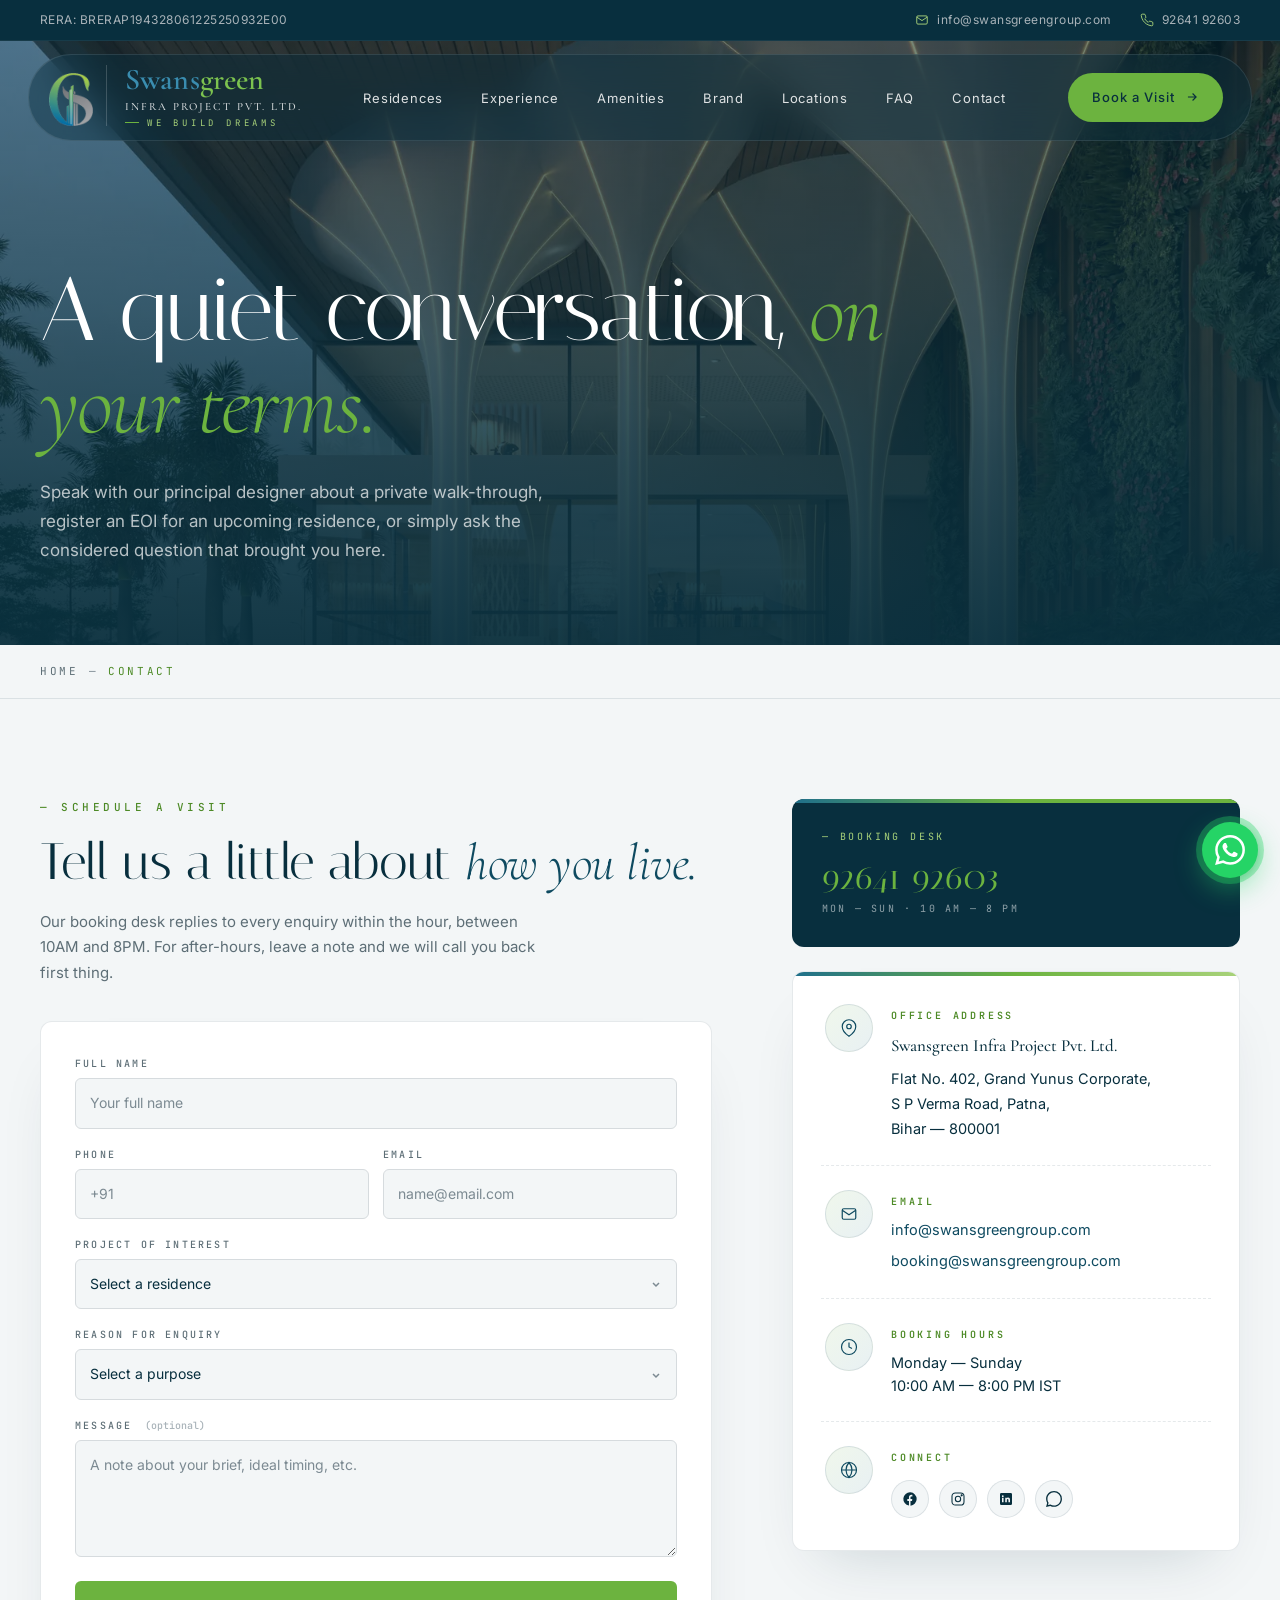
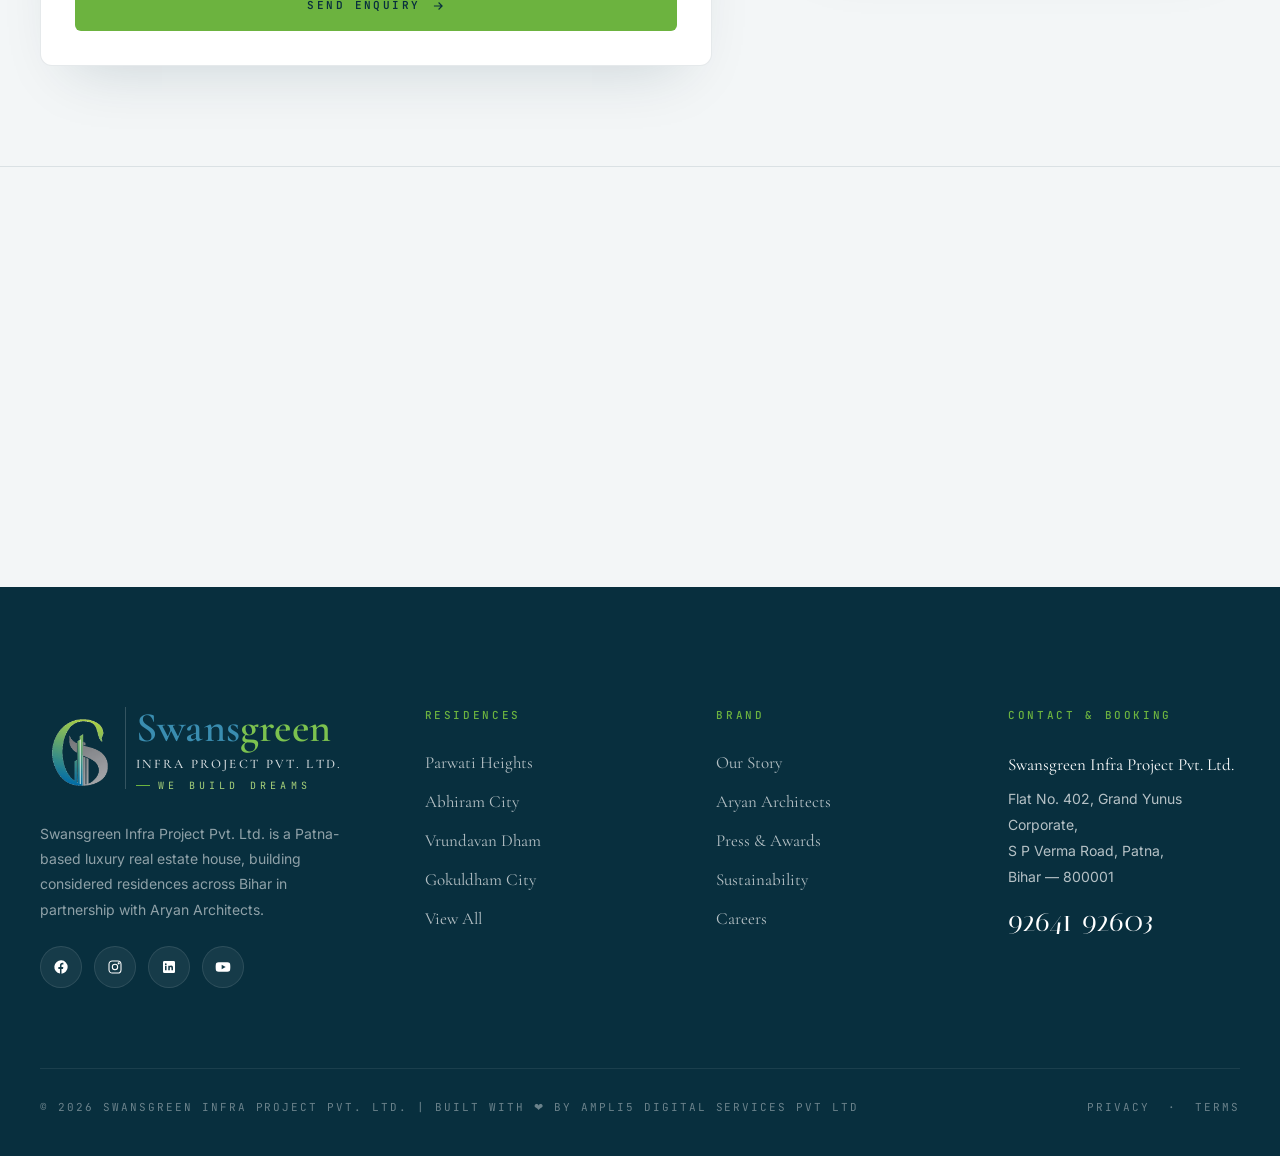
==== contact.html @ 28c39314 "Initial clean commit (no video)" ====
<!DOCTYPE html>
<html lang="en">
<head>
<meta charset="UTF-8">
<meta name="viewport" content="width=device-width,initial-scale=1">
<title>Contact &amp; Booking — Swansgreen Infra | Patna, Bihar</title>
<meta name="description" content="Speak with Swansgreen Infra Project Pvt. Ltd. — call 92641 92603, email info@swansgreengroup.com, or visit our office at S P Verma Road, Patna. Booking desk open Mon — Sun, 10AM — 8PM.">
<link rel="canonical" href="https://swansgreengroup.com/contact.html">
<meta property="og:title" content="Contact Swansgreen Infra — Patna, Bihar">
<meta property="og:description" content="Reach our booking desk for private walk-throughs, EOI registration, or any considered question about our residences.">
<meta property="og:type" content="website">
<meta property="og:image" content="assets/img/parwati-cam14.webp">
<link rel="icon" href="assets/icon/favicon.ico" sizes="any">
<link rel="icon" type="image/png" sizes="32x32" href="assets/icon/favicon-32.png">
<link rel="icon" type="image/png" sizes="192x192" href="assets/icon/favicon-192.png">
<link rel="apple-touch-icon" href="assets/icon/apple-touch-icon.png">
<meta name="theme-color" content="#082f3e">
<link rel="preconnect" href="https://fonts.googleapis.com">
<link rel="preconnect" href="https://fonts.gstatic.com" crossorigin>
<link rel="preload" href="https://fonts.googleapis.com/css2?family=Cormorant+Garamond:ital,wght@0,300;0,400;0,500;1,300;1,400&family=Inter:wght@300;400;500;600&family=Italiana&family=JetBrains+Mono:wght@400;500&display=swap" as="style" onload="this.rel='stylesheet'">
<noscript><link rel="stylesheet" href="https://fonts.googleapis.com/css2?family=Cormorant+Garamond:ital,wght@0,300;0,400;0,500;1,300;1,400&family=Inter:wght@300;400;500;600&family=Italiana&family=JetBrains+Mono:wght@400;500&display=swap"></noscript>
<link rel="stylesheet" href="assets/css/style.css">

<script type="application/ld+json">
{
  "@context": "https://schema.org",
  "@type": "BreadcrumbList",
  "itemListElement": [
    {"@type": "ListItem", "position": 1, "name": "Home", "item": "https://swansgreengroup.com/"},
    {"@type": "ListItem", "position": 2, "name": "Contact", "item": "https://swansgreengroup.com/contact.html"}
  ]
}
</script>
<script type="application/ld+json">
{
  "@context": "https://schema.org",
  "@type": "RealEstateAgent",
  "name": "Swansgreen Infra Project Pvt. Ltd.",
  "image": "https://swansgreengroup.com/assets/img/t-logo-256.webp",
  "telephone": "+91-92641-92603",
  "email": "info@swansgreengroup.com",
  "url": "https://swansgreengroup.com/",
  "address": {
    "@type": "PostalAddress",
    "streetAddress": "Flat No. 402, Grand Yunus Corporate, S P Verma Road",
    "addressLocality": "Patna",
    "addressRegion": "Bihar",
    "postalCode": "800001",
    "addressCountry": "IN"
  },
  "openingHours": "Mo-Su 10:00-20:00"
}
</script>
</head>
<body>

<!-- TOP STRIP -->
<div class="topstrip">
    <div class="container">
        <div class="topstrip-inner">
            <div class="topstrip-left">
                <span class="ts-rera">RERA: BRERAP194328061225250932E00</span>
            </div>
            <div class="topstrip-right">
                <a href="mailto:info@swansgreengroup.com" class="ts-link">
                    <svg class="ts-ico" width="14" height="14" viewBox="0 0 24 24" fill="none" stroke="currentColor" stroke-width="1.6" aria-hidden="true"><rect x="3" y="5" width="18" height="14" rx="2"/><path d="m3 7 9 6 9-6"/></svg>
                    <span class="ts-text">info@swansgreengroup.com</span>
                </a>
                <a href="tel:+919264192603" class="ts-link">
                    <svg class="ts-ico" width="14" height="14" viewBox="0 0 24 24" fill="none" stroke="currentColor" stroke-width="1.6" aria-hidden="true"><path d="M22 16.92v3a2 2 0 0 1-2.18 2 19.79 19.79 0 0 1-8.63-3.07 19.5 19.5 0 0 1-6-6 19.79 19.79 0 0 1-3.07-8.67A2 2 0 0 1 4.11 2h3a2 2 0 0 1 2 1.72c.13.96.37 1.9.72 2.81a2 2 0 0 1-.45 2.11L8.09 9.91a16 16 0 0 0 6 6l1.27-1.27a2 2 0 0 1 2.11-.45c.91.35 1.85.59 2.81.72A2 2 0 0 1 22 16.92z"/></svg>
                    <span class="ts-text">92641 92603</span>
                </a>
            </div>
        </div>
    </div>
</div>

<!-- NAV -->
<nav class="nav scrolled">
    <div class="nav-inner">
        <a href="index.html" class="brand">
            <span class="brand-mark"><img src="assets/img/t-logo-256.webp" alt="Swansgreen Infra" width="380" height="269"></span>
            <span class="brand-text">
                <span class="bt-name"><span class="bt-blue">Swans</span><span class="bt-green">green</span></span>
                <span class="bt-sub">Infra Project Pvt. Ltd.</span>
                <span class="bt-tag">We Build Dreams</span>
            </span>
        </a>
        <ul class="nav-menu">
            <li class="nav-menu-brand" aria-hidden="true">
                <a href="index.html" class="brand brand-mobile">
                    <span class="brand-mark"><img src="assets/img/t-logo-256.webp" alt="Swansgreen Infra" width="380" height="269"></span>
                    <span class="brand-text">
                        <span class="bt-name"><span class="bt-blue">Swans</span><span class="bt-green">green</span></span>
                        <span class="bt-sub">Infra Project Pvt. Ltd.</span>
                        <span class="bt-tag">— We Build Dreams</span>
                    </span>
                </a>
            </li>
            <li><a href="properties.html">Residences</a></li>
            <li><a href="index.html#experience">Experience</a></li>
            <li><a href="index.html#amenities">Amenities</a></li>
            <li><a href="index.html#story">Brand</a></li>
            <li><a href="index.html#locations">Locations</a></li>
            <li><a href="index.html#faq">FAQ</a></li>
            <li><a href="contact.html" aria-current="page">Contact</a></li>
            <li class="nav-menu-cta">
                <button type="button" class="btn-gold nav-menu-book" data-open-popup="visit">
                    Book a Visit
                    <svg width="14" height="14" viewBox="0 0 24 24" fill="none" stroke="currentColor" stroke-width="2"><path d="M5 12h14m-6-6 6 6-6 6"/></svg>
                </button>
            </li>
        </ul>
        <div class="nav-cta">
            <button type="button" class="btn-gold" data-open-popup="visit">
                Book a Visit
                <svg width="14" height="14" viewBox="0 0 24 24" fill="none" stroke="currentColor" stroke-width="2"><path d="M5 12h14m-6-6 6 6-6 6"/></svg>
            </button>
        </div>
        <button type="button" class="nav-toggle" aria-label="Open menu" aria-expanded="false">
            <span></span><span></span><span></span>
        </button>
    </div>
</nav>

<!-- CONTACT HERO -->
<section class="listing-hero has-image">
    <div class="listing-hero-bg" aria-hidden="true">
        <img src="assets/img/parwati-cam14.webp" alt="" loading="eager" decoding="async">
    </div>
    <div class="container">
        <h1>A quiet conversation, <em>on your terms.</em></h1>
        <p>Speak with our principal designer about a private walk-through, register an EOI for an upcoming residence, or simply ask the considered question that brought you here.</p>
    </div>
</section>

<!-- BREADCRUMB BAR -->
<div class="breadcrumb-bar">
    <div class="container">
        <nav class="breadcrumb" aria-label="Breadcrumb">
            <ol itemscope itemtype="https://schema.org/BreadcrumbList">
                <li itemprop="itemListElement" itemscope itemtype="https://schema.org/ListItem">
                    <a itemprop="item" href="index.html"><span itemprop="name">Home</span></a>
                    <meta itemprop="position" content="1">
                </li>
                <li class="sep" aria-hidden="true">—</li>
                <li itemprop="itemListElement" itemscope itemtype="https://schema.org/ListItem" aria-current="page">
                    <span itemprop="name">Contact</span>
                    <meta itemprop="position" content="2">
                </li>
            </ol>
        </nav>
    </div>
</div>

<!-- CONTACT BODY -->
<section class="contact-body">
    <div class="container">
        <div class="contact-grid">
            <!-- LEFT — Form -->
            <div class="contact-form-wrap reveal">
                <span class="contact-eyebrow">— Schedule a Visit</span>
                <h2>Tell us a little about <em>how you live.</em></h2>
                <p>Our booking desk replies to every enquiry within the hour, between 10AM and 8PM. For after-hours, leave a note and we will call you back first thing.</p>

                <form class="popup-form contact-page-form" action="thank-you.html" method="get" novalidate>
                    <label class="popup-field"><span>Full Name</span><input type="text" name="name" required placeholder="Your full name"></label>
                    <div class="popup-row">
                        <label class="popup-field"><span>Phone</span><input type="tel" name="phone" required placeholder="+91 "></label>
                        <label class="popup-field"><span>Email</span><input type="email" name="email" required placeholder="name@email.com"></label>
                    </div>
                    <label class="popup-field"><span>Project of Interest</span>
                        <select name="project">
                            <option value="">Select a residence</option>
                            <option>Parwati Heights</option>
                            <option>Abhiram City</option>
                            <option>Vrundavan Dham</option>
                            <option>Gokuldham City</option>
                            <option>Not sure — recommend one</option>
                        </select>
                    </label>
                    <label class="popup-field"><span>Reason for Enquiry</span>
                        <select name="purpose">
                            <option value="">Select a purpose</option>
                            <option>Schedule a private visit</option>
                            <option>Register an EOI</option>
                            <option>Request a brochure</option>
                            <option>NRI buyer enquiry</option>
                            <option>Press / Media</option>
                            <option>Career enquiry</option>
                            <option>Other</option>
                        </select>
                    </label>
                    <label class="popup-field"><span>Message <i>(optional)</i></span><textarea name="message" rows="4" placeholder="A note about your brief, ideal timing, etc."></textarea></label>
                    <button type="submit" class="popup-submit">
                        Send Enquiry
                        <svg width="14" height="14" viewBox="0 0 24 24" fill="none" stroke="currentColor" stroke-width="2"><path d="M5 12h14m-6-6 6 6-6 6"/></svg>
                    </button>
                </form>
            </div>

            <!-- RIGHT — Info -->
            <aside class="contact-info reveal">
                <div class="contact-info-card">
                    <span class="contact-info-tag">— Booking Desk</span>
                    <a href="tel:+919264192603" class="contact-info-phone">
                        <span class="phone-big">92641 92603</span>
                        <span class="phone-lbl">Mon — Sun · 10 AM — 8 PM</span>
                    </a>
                </div>

                <div class="contact-info-list">
                    <div class="contact-info-row">
                        <div class="cir-ico">
                            <svg width="18" height="18" viewBox="0 0 24 24" fill="none" stroke="currentColor" stroke-width="1.6"><path d="M21 10c0 7-9 13-9 13S3 17 3 10a9 9 0 0 1 18 0z"/><circle cx="12" cy="10" r="3"/></svg>
                        </div>
                        <div class="cir-body">
                            <span class="cir-lbl">Office Address</span>
                            <address>
                                <strong>Swansgreen Infra Project Pvt. Ltd.</strong>
                                Flat No. 402, Grand Yunus Corporate,<br>
                                S P Verma Road, Patna,<br>
                                Bihar — 800001
                            </address>
                        </div>
                    </div>

                    <div class="contact-info-row">
                        <div class="cir-ico">
                            <svg width="18" height="18" viewBox="0 0 24 24" fill="none" stroke="currentColor" stroke-width="1.6"><rect x="3" y="5" width="18" height="14" rx="2"/><path d="m3 7 9 6 9-6"/></svg>
                        </div>
                        <div class="cir-body">
                            <span class="cir-lbl">Email</span>
                            <a href="mailto:info@swansgreengroup.com" class="cir-link">info@swansgreengroup.com</a>
                            <a href="mailto:booking@swansgreengroup.com" class="cir-link">booking@swansgreengroup.com</a>
                        </div>
                    </div>

                    <div class="contact-info-row">
                        <div class="cir-ico">
                            <svg width="18" height="18" viewBox="0 0 24 24" fill="none" stroke="currentColor" stroke-width="1.6"><circle cx="12" cy="12" r="10"/><path d="M12 6v6l4 2"/></svg>
                        </div>
                        <div class="cir-body">
                            <span class="cir-lbl">Booking Hours</span>
                            <p>Monday — Sunday<br>10:00 AM — 8:00 PM IST</p>
                        </div>
                    </div>

                    <div class="contact-info-row">
                        <div class="cir-ico">
                            <svg width="18" height="18" viewBox="0 0 24 24" fill="none" stroke="currentColor" stroke-width="1.6"><circle cx="12" cy="12" r="10"/><path d="M2 12h20M12 2a15.3 15.3 0 0 1 4 10 15.3 15.3 0 0 1-4 10 15.3 15.3 0 0 1-4-10 15.3 15.3 0 0 1 4-10z"/></svg>
                        </div>
                        <div class="cir-body">
                            <span class="cir-lbl">Connect</span>
                            <div class="socials cir-socials">
                                <a href="#" aria-label="Facebook"><svg width="16" height="16" viewBox="0 0 24 24" fill="currentColor"><path d="M22 12a10 10 0 1 0-11.55 9.88v-7H8v-3h2.45V9.42c0-2.42 1.45-3.76 3.66-3.76.71 0 1.45.13 1.45.13v2.4h-1.22c-1.21 0-1.59.75-1.59 1.52V12h2.7l-.43 3h-2.27v7A10 10 0 0 0 22 12z"/></svg></a>
                                <a href="#" aria-label="Instagram"><svg width="16" height="16" viewBox="0 0 24 24" fill="none" stroke="currentColor" stroke-width="1.6"><rect x="3" y="3" width="18" height="18" rx="5"/><circle cx="12" cy="12" r="4"/><circle cx="17.5" cy="6.5" r=".8" fill="currentColor"/></svg></a>
                                <a href="#" aria-label="LinkedIn"><svg width="16" height="16" viewBox="0 0 24 24" fill="currentColor"><path d="M19 3H5a2 2 0 0 0-2 2v14a2 2 0 0 0 2 2h14a2 2 0 0 0 2-2V5a2 2 0 0 0-2-2zM8.34 17H6V10h2.34zM7.17 9.07a1.36 1.36 0 1 1 0-2.72 1.36 1.36 0 0 1 0 2.72zM18 17h-2.34v-3.4c0-.92-.36-1.55-1.18-1.55-.62 0-.99.42-1.16.83-.06.15-.07.36-.07.57V17H10.9s.03-6.18 0-7h2.34v.99c.31-.48.86-1.16 2.1-1.16 1.53 0 2.66 1 2.66 3.13z"/></svg></a>
                                <a href="https://wa.me/919264192603" aria-label="WhatsApp"><svg width="16" height="16" viewBox="0 0 24 24" fill="currentColor"><path d="M.057 24l1.687-6.163a11.867 11.867 0 0 1-1.587-5.946C.16 5.335 5.495 0 12.05 0a11.817 11.817 0 0 1 8.413 3.488 11.824 11.824 0 0 1 3.48 8.414c-.003 6.557-5.338 11.892-11.893 11.892a11.9 11.9 0 0 1-5.688-1.448L.057 24zm6.597-3.807c1.676.995 3.276 1.591 5.392 1.592 5.448 0 9.886-4.434 9.889-9.885.002-5.462-4.415-9.89-9.881-9.892-5.452 0-9.887 4.434-9.889 9.884-.001 2.225.651 3.891 1.746 5.634l-.999 3.648 3.742-.981z"/></svg></a>
                            </div>
                        </div>
                    </div>
                </div>
            </aside>
        </div>
    </div>
</section>

<!-- MAP -->
<section class="contact-map" aria-label="Office location">
    <iframe
        src="https://www.google.com/maps/embed?pb=!1m18!1m12!1m3!1d3596.918765!2d85.13937!3d25.61301!2m3!1f0!2f0!3f0!3m2!1i1024!2i768!4f13.1!3m3!1m2!1s0x39ed58dce6732867%3A0x1f1d6b5c0f0e0a0a!2sS%20P%20Verma%20Rd%2C%20Patna%2C%20Bihar%20800001!5e0!3m2!1sen!2sin!4v1700000000000"
        width="100%" height="420" style="border:0" allowfullscreen="" loading="lazy" referrerpolicy="no-referrer-when-downgrade" title="Swansgreen Infra Office Location"></iframe>
</section>

<!-- FOOTER -->
<footer>
    <div class="container">
        <div class="foot-top">
            <div class="foot-brand">
                <a href="index.html" class="brand">
                    <span class="brand-mark"><img src="assets/img/t-logo-256.webp" alt="Swansgreen Infra" loading="lazy" decoding="async" width="380" height="269"></span>
                    <span class="brand-text">
                        <span class="bt-name"><span class="bt-blue">Swans</span><span class="bt-green">green</span></span>
                        <span class="bt-sub">Infra Project Pvt. Ltd.</span>
                        <span class="bt-tag">We Build Dreams</span>
                    </span>
                </a>
                <p>Swansgreen Infra Project Pvt. Ltd. is a Patna-based luxury real estate house, building considered residences across Bihar in partnership with Aryan Architects.</p>
                <div class="socials">
                    <a href="#" aria-label="Facebook"><svg width="16" height="16" viewBox="0 0 24 24" fill="currentColor"><path d="M22 12a10 10 0 1 0-11.55 9.88v-7H8v-3h2.45V9.42c0-2.42 1.45-3.76 3.66-3.76.71 0 1.45.13 1.45.13v2.4h-1.22c-1.21 0-1.59.75-1.59 1.52V12h2.7l-.43 3h-2.27v7A10 10 0 0 0 22 12z"/></svg></a>
                    <a href="#" aria-label="Instagram"><svg width="16" height="16" viewBox="0 0 24 24" fill="none" stroke="currentColor" stroke-width="1.6"><rect x="3" y="3" width="18" height="18" rx="5"/><circle cx="12" cy="12" r="4"/><circle cx="17.5" cy="6.5" r=".8" fill="currentColor"/></svg></a>
                    <a href="#" aria-label="LinkedIn"><svg width="16" height="16" viewBox="0 0 24 24" fill="currentColor"><path d="M19 3H5a2 2 0 0 0-2 2v14a2 2 0 0 0 2 2h14a2 2 0 0 0 2-2V5a2 2 0 0 0-2-2zM8.34 17H6V10h2.34zM7.17 9.07a1.36 1.36 0 1 1 0-2.72 1.36 1.36 0 0 1 0 2.72zM18 17h-2.34v-3.4c0-.92-.36-1.55-1.18-1.55-.62 0-.99.42-1.16.83-.06.15-.07.36-.07.57V17H10.9s.03-6.18 0-7h2.34v.99c.31-.48.86-1.16 2.1-1.16 1.53 0 2.66 1 2.66 3.13z"/></svg></a>
                    <a href="#" aria-label="YouTube"><svg width="16" height="16" viewBox="0 0 24 24" fill="currentColor"><path d="M23 12s0-3.4-.43-5.04a2.6 2.6 0 0 0-1.84-1.84C19.1 4.7 12 4.7 12 4.7s-7.1 0-8.73.42a2.6 2.6 0 0 0-1.84 1.84C1 8.6 1 12 1 12s0 3.4.43 5.04a2.6 2.6 0 0 0 1.84 1.84c1.63.42 8.73.42 8.73.42s7.1 0 8.73-.42a2.6 2.6 0 0 0 1.84-1.84C23 15.4 23 12 23 12zM10 15.5v-7l6 3.5z"/></svg></a>
                </div>
            </div>

            <div class="foot-col">
                <h4 class="foot-h">Residences</h4>
                <ul>
                    <li><a href="property-detail.html">Parwati Heights</a></li>
                    <li><a href="property-detail.html">Abhiram City</a></li>
                    <li><a href="property-detail.html">Vrundavan Dham</a></li>
                    <li><a href="property-detail.html">Gokuldham City</a></li>
                    <li><a href="properties.html">View All</a></li>
                </ul>
            </div>

            <div class="foot-col">
                <h4 class="foot-h">Brand</h4>
                <ul>
                    <li><a href="index.html#story">Our Story</a></li>
                    <li><a href="#">Aryan Architects</a></li>
                    <li><a href="#">Press &amp; Awards</a></li>
                    <li><a href="#">Sustainability</a></li>
                    <li><a href="#">Careers</a></li>
                </ul>
            </div>

            <div class="foot-col">
                <h4 class="foot-h">Contact &amp; Booking</h4>
                <address>
                    <strong>Swansgreen Infra Project Pvt. Ltd.</strong>
                    Flat No. 402, Grand Yunus Corporate,<br>
                    S P Verma Road, Patna,<br>
                    Bihar — 800001
                    <a href="tel:+919264192603" class="phone">92641 92603</a>
                </address>
            </div>
        </div>

        <div class="foot-bottom">
            <span>© 2026 Swansgreen Infra Project Pvt. Ltd. | Built with ❤ by <a href="https://www.ampli5.digital/" target="_blank" rel="noopener">Ampli5 Digital Services Pvt Ltd</a></span>
            <span><a href="#">Privacy</a> &nbsp;·&nbsp; <a href="#">Terms</a></span>
        </div>
    </div>
</footer>

<!-- Floating actions -->
<a href="https://wa.me/919264192603?text=Hi%20Swansgreen%2C%20I%27d%20like%20to%20know%20more%20about%20your%20residences." class="float-wa" target="_blank" rel="noopener" aria-label="Chat on WhatsApp">
    <svg width="30" height="30" viewBox="0 0 24 24" fill="currentColor" aria-hidden="true"><path d="M.057 24l1.687-6.163a11.867 11.867 0 0 1-1.587-5.946C.16 5.335 5.495 0 12.05 0a11.817 11.817 0 0 1 8.413 3.488 11.824 11.824 0 0 1 3.48 8.414c-.003 6.557-5.338 11.892-11.893 11.892a11.9 11.9 0 0 1-5.688-1.448L.057 24zm6.597-3.807c1.676.995 3.276 1.591 5.392 1.592 5.448 0 9.886-4.434 9.889-9.885.002-5.462-4.415-9.89-9.881-9.892-5.452 0-9.887 4.434-9.889 9.884-.001 2.225.651 3.891 1.746 5.634l-.999 3.648 3.742-.981zm11.387-5.464c-.074-.124-.272-.198-.57-.347-.297-.149-1.758-.868-2.031-.967-.272-.099-.47-.149-.669.149-.198.297-.768.967-.941 1.165-.173.198-.347.223-.644.074-.297-.149-1.255-.462-2.39-1.475-.883-.788-1.48-1.761-1.653-2.059-.173-.297-.018-.458.13-.606.134-.133.297-.347.446-.521.151-.172.2-.296.3-.495.099-.198.05-.372-.025-.521-.075-.149-.669-1.611-.916-2.206-.242-.579-.487-.501-.669-.51l-.57-.01c-.198 0-.52.074-.792.372s-1.04 1.016-1.04 2.479 1.065 2.876 1.213 3.074c.149.198 2.095 3.2 5.076 4.487.709.306 1.263.489 1.694.626.712.226 1.36.194 1.872.118.571-.085 1.758-.719 2.006-1.413.248-.695.248-1.29.173-1.414z"/></svg>
</a>
<button type="button" class="float-top" aria-label="Scroll to top">
    <svg width="22" height="22" viewBox="0 0 24 24" fill="none" stroke="currentColor" stroke-width="2" aria-hidden="true"><path d="M12 19V5m-7 7 7-7 7 7"/></svg>
</button>

<script src="assets/js/main.js" defer></script>

<!-- Booking Popup -->
<div class="popup" id="popup-visit" role="dialog" aria-modal="true" aria-labelledby="popup-visit-title" hidden>
    <div class="popup-overlay" data-close-popup></div>
    <div class="popup-card" role="document">
        <button type="button" class="popup-close" data-close-popup aria-label="Close">
            <svg width="18" height="18" viewBox="0 0 24 24" fill="none" stroke="currentColor" stroke-width="1.6"><path d="M18 6 6 18M6 6l12 12"/></svg>
        </button>
        <div class="popup-grid">
            <aside class="popup-aside">
                <img src="assets/img/parwati-river.webp" alt="" loading="lazy">
                <div class="popup-aside-body">
                    <span class="popup-aside-tag">— Private Booking</span>
                    <h3>A quiet conversation, on your terms.</h3>
                    <p>Our principal designer will personally walk you through the model home, the material palette, and the floor plates that match your brief.</p>
                    <div class="popup-aside-meta">
                        <span>Mon — Sun</span><span>10 AM — 8 PM</span>
                    </div>
                </div>
            </aside>
            <div class="popup-form-wrap">
                <h4 id="popup-visit-title" class="popup-title">Schedule Your Visit</h4>
                <p class="popup-sub">Leave your details — our booking desk will call you back within the hour.</p>
                <form class="popup-form" action="thank-you.html" method="get" novalidate>
                    <label class="popup-field"><span>Full Name</span><input type="text" name="name" required placeholder="Your full name"></label>
                    <div class="popup-row">
                        <label class="popup-field"><span>Phone</span><input type="tel" name="phone" required placeholder="+91 "></label>
                        <label class="popup-field"><span>Email</span><input type="email" name="email" required placeholder="name@email.com"></label>
                    </div>
                    <label class="popup-field"><span>Project of Interest</span>
                        <select name="project">
                            <option value="">Select a residence</option>
                            <option>Parwati Heights</option>
                            <option>Abhiram City</option>
                            <option>Vrundavan Dham</option>
                            <option>Gokuldham City</option>
                            <option>Not sure — recommend one</option>
                        </select>
                    </label>
                    <label class="popup-field"><span>Message <i>(optional)</i></span><textarea name="message" rows="3" placeholder="A note about your brief, ideal timing, etc."></textarea></label>
                    <button type="submit" class="popup-submit">
                        Request Visit
                        <svg width="14" height="14" viewBox="0 0 24 24" fill="none" stroke="currentColor" stroke-width="2"><path d="M5 12h14m-6-6 6 6-6 6"/></svg>
                    </button>
                </form>
                <div class="popup-success" hidden>
                    <svg width="56" height="56" viewBox="0 0 24 24" fill="none" stroke="currentColor" stroke-width="1.5"><circle cx="12" cy="12" r="10"/><path d="m9 12 2 2 4-4"/></svg>
                    <h4>Thank you.</h4>
                    <p>Our booking desk will reach out shortly. Look out for a call from <strong>+91 92641 92603</strong>.</p>
                </div>
            </div>
        </div>
    </div>
</div>

</body>
</html>
---- assets/css/style.css ----
﻿/* ============================================================
   SWANSGREEN INFRA â€” Ultra Premium Real Estate UI
   ============================================================ */

:root{
    /* Logo-derived palette ONLY */
    --teal:#1f6f8b;            /* SWANS â€” primary blue-teal */
    --teal-deep:#0e4a60;        /* deeper variant */
    --teal-ink:#082f3e;         /* near-black teal â€” used as ink */
    --leaf:#6cb33f;             /* GREEN â€” accent */
    --leaf-deep:#4d8a26;        /* deeper green */
    --leaf-soft:#a8d27a;         /* highlight green */
    --silver:#a9b3b9;           /* logo grey */
    --silver-deep:#7c8a92;       /* deeper silver */
    --silver-soft:#d6dbde;       /* light silver */
    --bone:#f3f6f7;              /* off-white from logo background */
    --paper:#e8eef0;             /* light silver tint */
    --white:#ffffff;
    --ink:var(--teal-ink);       /* primary dark â€” derived from logo */
    --line:rgba(255,255,255,.10);
    --line-dark:rgba(8,47,62,.10);
    --txt:var(--teal-ink);
    --txt-mute:#5d6e76;
    --serif:"Cormorant Garamond","Playfair Display",Georgia,serif;
    --display:"Italiana","Cormorant Garamond",serif;
    --sans:"Inter","Manrope",-apple-system,BlinkMacSystemFont,"Segoe UI",sans-serif;
    --mono:"JetBrains Mono","SF Mono",monospace;
    --ease:cubic-bezier(.2,.8,.2,1);
}

*,*::before,*::after{box-sizing:border-box;margin:0;padding:0}
html{scroll-behavior:smooth;-webkit-font-smoothing:antialiased;text-rendering:optimizeLegibility}
body{font-family:var(--sans);font-weight:400;font-size:16px;line-height:1.6;color:var(--txt);background:var(--bone);overflow-x:hidden}
img{max-width:100%;display:block}
a{color:inherit;text-decoration:none}
button{font:inherit;cursor:pointer;border:none;background:none;color:inherit}
::selection{background:var(--leaf);color:var(--ink)}

/* ---------- Utility ---------- */
.container{width:100%;max-width:1480px;margin:0 auto;padding:0 40px}
.container-tight{max-width:1200px;margin:0 auto;padding:0 40px}
.muted{color:var(--txt-mute)}

/* ---------- Top Strip ---------- */
.topstrip{background:var(--ink);color:var(--silver);font-size:12px;letter-spacing:.04em;border-bottom:1px solid rgba(255,255,255,.06)}
.topstrip-inner{display:flex;align-items:center;justify-content:space-between;height:40px}
.topstrip a{transition:color .3s var(--ease)}
.topstrip a:hover{color:var(--leaf)}
.topstrip-left,.topstrip-right{display:flex;gap:28px;align-items:center}
.ts-link{display:inline-flex;align-items:center;gap:8px}
.ts-ico{flex-shrink:0;color:var(--leaf-soft);transition:color .3s var(--ease)}
.ts-link:hover .ts-ico{color:var(--leaf)}

/* ---------- Nav ---------- */
.nav{position:fixed;top:40px;left:0;right:0;z-index:90;transition:all .5s var(--ease)}
.nav.scrolled{top:0}
.nav.scrolled .nav-inner{background:rgba(8,47,62,.78);backdrop-filter:blur(24px) saturate(180%);-webkit-backdrop-filter:blur(24px) saturate(180%);border-color:rgba(255,255,255,.08)}
.nav-inner{display:flex;align-items:center;justify-content:space-between;padding:10px 28px 10px 12px;margin:14px 28px;border-radius:100px;background:rgba(8,47,62,.42);backdrop-filter:blur(18px);-webkit-backdrop-filter:blur(18px);border:1px solid rgba(255,255,255,.10);transition:all .5s var(--ease)}
.brand{display:inline-flex;align-items:start;gap:5px;color:#fff;text-decoration:none;transition:transform .5s var(--ease)}
.brand:hover{transform:translateY(-1px)}
.brand-mark{display:grid;place-items:center;width:60px;height:65px;padding:8px;position:relative;overflow:hidden;flex-shrink:0;}
.brand-mark::after{content:"";position:absolute;top:0;left:-100%;width:50%;height:100%;background:linear-gradient(90deg,transparent,rgba(108,179,63,.25),transparent);transition:left .9s var(--ease);pointer-events:none}
.brand:hover .brand-mark::after{left:120%}
.brand-mark img{display:block;width:100%;height:100%;object-fit:contain}
/* Wordmark beside the icon */
.brand-text{display:flex;flex-direction:column;gap:3px;line-height:0.7;color:#fff;padding-left:18px;border-left:1px solid rgba(255,255,255,.18)}
.brand-text .bt-name{font-family:var(--serif);font-weight:600;font-size:30px;letter-spacing:.005em;line-height:1;display:flex;align-items:baseline}
.brand-text .bt-blue{color:#3a8db0}
.brand-text .bt-green{color:#7cc24f}
.brand-text .bt-sub{font-family:var(--serif);font-weight:500;font-size:11px;letter-spacing:.18em;color:rgba(255,255,255,.85);text-transform:uppercase;margin-top:5px}
.brand-text .bt-tag{font-family:var(--mono);font-weight:400;font-size:9px;letter-spacing:.42em;color:var(--leaf-soft);text-transform:uppercase;margin-top:6px;display:flex;align-items:center;gap:8px}
.brand-text .bt-tag::before{content:"";width:14px;height:1px;background:var(--leaf)}
/* Footer: bigger logo tile + larger wordmark */
footer .brand-mark{width:80px;height:80px;padding:12px;}
footer .brand-text{padding-left:10px}
footer .brand-text .bt-name{font-size:42px}
footer .brand-text .bt-sub{font-size:13px;margin-top:8px}
footer .brand-text .bt-tag{font-size:10px;margin-top:10px}
@media (max-width:1100px){
    .brand-mark{width:60px;height:60px;border-radius:14px}
    .brand-text{padding-left:14px}
    .brand-text .bt-name{font-size:22px}
    .brand-text .bt-sub{font-size:10px}
    .brand-text .bt-tag{display:none}
    footer .brand-mark{width:88px;height:88px}
    footer .brand-text .bt-name{font-size:32px}
    footer .brand-text .bt-sub{font-size:11px}
    footer .brand-text .bt-tag{display:flex}
}
@media (max-width:720px){
    .brand-mark{width:54px;height:54px;border-radius:12px;padding:6px}
    .brand-text{display:none}
    footer .brand-text{display:flex;padding-left:0;border-left:none;margin-top:14px}
}
.nav-menu{display:flex;align-items:center;gap:38px;list-style:none}
.nav-menu-brand,.nav-menu-cta{display:none}
.nav-menu a{color:rgba(255,255,255,.86);font-size:13px;letter-spacing:.06em;font-weight:400;position:relative;padding:6px 0;transition:color .3s var(--ease)}
.nav-menu a::before{content:"";position:absolute;bottom:0;left:50%;width:0;height:1px;background:var(--leaf);transition:all .35s var(--ease);transform:translateX(-50%)}
.nav-menu a:hover{color:#fff}
.nav-menu a:hover::before{width:100%}
.nav-cta{display:flex;align-items:center;gap:14px}
.nav-toggle{display:none;width:44px;height:44px;border-radius:50%;background:rgba(255,255,255,.08);border:1px solid rgba(255,255,255,.16);flex-direction:column;justify-content:center;align-items:center;gap:5px;padding:0;flex-shrink:0;position:relative;z-index:101;transition:all .35s var(--ease)}
.nav-toggle:hover{background:rgba(255,255,255,.14);border-color:rgba(255,255,255,.28)}
.nav-toggle.open{background:rgba(255,255,255,.18);border-color:rgba(255,255,255,.36)}
.nav-toggle span{display:block;width:18px;height:1.5px;background:#fff;transition:transform .35s var(--ease),opacity .25s var(--ease)}
.nav-toggle.open span:nth-child(1){transform:translateY(6.5px) rotate(45deg)}
.nav-toggle.open span:nth-child(2){opacity:0;transform:scaleX(0)}
.nav-toggle.open span:nth-child(3){transform:translateY(-6.5px) rotate(-45deg)}
body.menu-open{overflow:hidden}
.btn-ghost{display:inline-flex;align-items:center;gap:10px;padding:13px 22px;border:1px solid rgba(255,255,255,.18);border-radius:100px;color:#fff;font-size:13px;letter-spacing:.06em;transition:all .35s var(--ease)}
.btn-ghost:hover{background:#fff;color:var(--ink);border-color:#fff}
.btn-gold{display:inline-flex;align-items:center;gap:10px;padding:14px 24px;background:var(--leaf);color:var(--ink);font-weight:500;font-size:13px;letter-spacing:.08em;border-radius:100px;transition:all .35s var(--ease);position:relative;overflow:hidden}
.btn-gold:hover{background:var(--leaf-soft);transform:translateY(-2px);box-shadow:0 14px 34px rgba(108,179,63,.35)}
.btn-gold svg{transition:transform .35s var(--ease)}
.btn-gold:hover svg{transform:translateX(3px)}

/* ---------- HERO (legacy variant) ---------- */
.hero{position:relative;min-height:100vh;background:#000;color:#fff;overflow:hidden;padding:200px 0 80px}
.hero-bg{position:absolute;inset:0;z-index:0}
.hero-bg video,.hero-bg img{width:100%;height:100%;object-fit:cover;filter:brightness(.55) contrast(1.05)}
.hero-bg::after{content:"";position:absolute;inset:0;background:linear-gradient(180deg,rgba(8,47,62,.45) 0%,rgba(8,47,62,.35) 35%,rgba(8,47,62,.92) 100%),radial-gradient(ellipse at 30% 50%,transparent 0%,rgba(8,47,62,.4) 80%)}

/* ---------- HERO — Full-screen Cinematic Video Only ---------- */
.hero-video-only{position:relative;width:100%;height:100vh;height:100svh;min-height:600px;padding:0;background:#000;overflow:hidden}
.hero-video-only::after{content:"";position:absolute;inset:0;background:linear-gradient(180deg,rgba(0,0,0,.18) 0%,transparent 30%,transparent 70%,rgba(8,47,62,.55) 100%);pointer-events:none;z-index:1}
/* Video plays directly */
.hero-video{position:absolute;inset:0;width:100%;height:100%;object-fit:cover;display:block;z-index:0}
.visually-hidden{position:absolute!important;width:1px;height:1px;padding:0;margin:-1px;overflow:hidden;clip:rect(0,0,0,0);white-space:nowrap;border:0}
.hero-scroll{position:absolute;left:50%;bottom:36px;transform:translateX(-50%);z-index:3;display:flex;flex-direction:column;align-items:center;gap:14px;color:#fff;text-decoration:none;transition:transform .4s var(--ease)}
.hero-scroll:hover{transform:translateX(-50%) translateY(-3px)}
.hero-scroll-line{width:1px;height:60px;background:linear-gradient(180deg,rgba(255,255,255,.6) 0%,transparent 100%);position:relative;overflow:hidden}
.hero-scroll-line::after{content:"";position:absolute;top:-100%;left:0;right:0;height:50%;background:linear-gradient(180deg,transparent,var(--leaf));animation:scrollDownCue 2.4s ease-in-out infinite}
@keyframes scrollDownCue{to{top:120%}}
.hero-scroll-label{font-family:var(--mono);font-size:10px;letter-spacing:.42em;text-transform:uppercase;color:rgba(255,255,255,.85);font-weight:500}
.hero-grid{position:relative;z-index:2;display:grid;grid-template-columns:1.4fr 1fr;gap:60px;align-items:end;min-height:calc(100vh - 280px)}
.hero-lead .eyebrow{display:inline-flex;align-items:center;gap:14px;margin-bottom:32px}
.hero-lead .eyebrow::before{content:"";width:48px;height:1px;background:var(--leaf)}
.hero-h1{font-family:var(--display);font-size:clamp(56px,8.4vw,148px);line-height:.92;font-weight:400;letter-spacing:-.02em;margin-bottom:32px}
.hero-h1 .accent{font-family:var(--serif);font-style:italic;font-weight:300;color:var(--leaf);display:block}
.hero-h1 .line{display:block;overflow:hidden}
.hero-sub{max-width:520px;color:rgba(255,255,255,.72);font-size:17px;line-height:1.7;margin-bottom:40px;letter-spacing:.01em}
.hero-actions{display:flex;gap:14px;align-items:center;margin-bottom:56px;flex-wrap:wrap}
.hero-projects{list-style:none;display:flex;flex-wrap:wrap;gap:0;border-top:1px solid rgba(255,255,255,.12);padding-top:28px;max-width:760px}
.hero-projects li{flex:1;min-width:180px;display:flex;flex-direction:column;gap:10px;padding:0 22px;border-right:1px solid rgba(255,255,255,.10);position:relative}
.hero-projects li:first-child{padding-left:0}
.hero-projects li:last-child{border-right:none}
.hero-projects .hp-dot{width:7px;height:7px;border-radius:50%;background:var(--leaf);box-shadow:0 0 0 5px rgba(108,179,63,.18)}
.hero-projects a{font-family:var(--serif);font-size:18px;color:#fff;letter-spacing:.005em;transition:color .3s var(--ease)}
.hero-projects a:hover{color:var(--leaf-soft)}
.hero-projects .hp-tag{font-family:var(--mono);font-size:10px;letter-spacing:.2em;color:rgba(255,255,255,.5);text-transform:uppercase}

/* Smart Search */
.smart-search{position:relative;z-index:3;background:rgba(255,255,255,.06);backdrop-filter:blur(28px) saturate(160%);-webkit-backdrop-filter:blur(28px) saturate(160%);border:1px solid rgba(255,255,255,.14);border-radius:24px;padding:14px;display:grid;grid-template-columns:1.2fr 1fr 1fr auto;gap:8px;max-width:760px;box-shadow:0 30px 80px rgba(0,0,0,.45)}
.search-cell{padding:14px 18px;border-radius:14px;transition:background .3s var(--ease);cursor:pointer}
.search-cell:hover{background:rgba(255,255,255,.06)}
.search-cell .lbl{font-family:var(--mono);font-size:10px;letter-spacing:.24em;text-transform:uppercase;color:rgba(255,255,255,.55);margin-bottom:6px}
.search-cell .val{font-family:var(--serif);font-size:18px;font-weight:400;color:#fff;display:flex;align-items:center;gap:10px}
.search-cell .val svg{width:14px;height:14px;opacity:.6}
.search-cell + .search-cell{border-left:1px solid rgba(255,255,255,.08)}
.search-go{align-self:stretch;background:var(--leaf);color:var(--ink);border-radius:14px;display:grid;place-items:center;width:62px;transition:all .35s var(--ease)}
.search-go:hover{background:#fff;transform:scale(1.04)}

/* Hero side card */
.hero-side{position:relative;display:flex;flex-direction:column;gap:20px;justify-content:flex-end}
.hero-card{background:rgba(255,255,255,.05);backdrop-filter:blur(24px);-webkit-backdrop-filter:blur(24px);border:1px solid rgba(255,255,255,.1);border-radius:22px;padding:24px;transition:all .5s var(--ease);position:relative;overflow:hidden}
.hero-card:hover{background:rgba(255,255,255,.08);transform:translateY(-4px)}
.hero-card::before{content:"";position:absolute;top:0;left:0;right:0;height:1px;background:linear-gradient(90deg,transparent,rgba(201,169,97,.6),transparent)}
.hero-card .num{font-family:var(--display);font-size:64px;line-height:1;color:var(--leaf)}
.hero-card .num sup{font-size:24px;vertical-align:top;color:var(--leaf);margin-left:4px}
.hero-card .lbl{font-family:var(--serif);font-size:18px;color:#fff;margin-top:8px}
.hero-card .desc{font-size:13px;color:rgba(255,255,255,.55);margin-top:6px;line-height:1.5}
.hero-card-feature{padding:0;background:transparent;border:none;border-radius:22px;overflow:hidden;height:280px;position:relative}
.hero-card-feature img{width:100%;height:100%;object-fit:cover;transition:transform 1.2s var(--ease)}
.hero-card-feature:hover img{transform:scale(1.06)}
.hero-card-feature::after{content:"";position:absolute;inset:0;background:linear-gradient(0deg,rgba(0,0,0,.85),transparent 60%);pointer-events:none}
.hero-card-feature .meta{position:absolute;left:24px;right:24px;bottom:24px;z-index:2;color:#fff}
.hero-card-feature .meta .pill{display:inline-block;padding:5px 12px;background:rgba(108,179,63,.85);border-radius:100px;font-family:var(--mono);font-size:10px;letter-spacing:.2em;text-transform:uppercase;margin-bottom:12px}
.hero-card-feature .meta h4,.hero-card-feature .meta .hcf-title{font-family:var(--serif);font-size:24px;font-weight:400;margin-bottom:4px;color:#fff}
.hero-card-feature .meta p{font-size:12px;color:rgba(255,255,255,.7);font-family:var(--mono);letter-spacing:.1em}

/* Hero floating side */
.hero-marquee{position:absolute;left:40px;right:40px;bottom:30px;display:flex;justify-content:space-between;align-items:center;color:rgba(255,255,255,.5);font-family:var(--mono);font-size:10px;letter-spacing:.32em;text-transform:uppercase;z-index:2}
.scroll-cue{display:flex;align-items:center;gap:10px}
.scroll-cue .line{width:1px;height:38px;background:linear-gradient(180deg,var(--leaf) 0%,transparent 100%);position:relative;overflow:hidden}
.scroll-cue .line::after{content:"";position:absolute;top:-100%;left:0;right:0;height:50%;background:linear-gradient(180deg,transparent,#fff);animation:scrollDown 2.4s ease-in-out infinite}
@keyframes scrollDown{to{top:120%}}

/* ---------- Section Defaults ---------- */
section{position:relative;padding:140px 0}
.section-head{display:flex;align-items:flex-end;justify-content:space-between;gap:60px;margin-bottom:80px}
.section-head .left{max-width:680px}
.section-head h2{font-family:var(--serif);font-size:clamp(40px,5vw,76px);line-height:1.02;font-weight:300;color:var(--ink);letter-spacing:-.015em;margin-top:18px}
.section-head h2 em{font-family:var(--display);color:var(--leaf);font-style:normal;font-weight:400}
.section-head .right{max-width:380px;color:var(--txt-mute);font-size:15px;line-height:1.7;padding-bottom:8px}

/* ---------- Brand intro / Manifesto ---------- */
.manifesto{background:var(--bone);position:relative}
.manifesto::before{content:"SWANSGREEN";position:absolute;top:50%;left:-2%;transform:translateY(-50%);font-family:var(--display);font-size:clamp(180px,22vw,360px);color:rgba(14,74,96,.04);letter-spacing:-.04em;font-weight:400;pointer-events:none;line-height:1;white-space:nowrap}
.manifesto-grid{display:grid;grid-template-columns:1fr 1.1fr;gap:90px;align-items:center;position:relative;z-index:2}
.manifesto-vis{position:relative}
.manifesto-vis .a{width:100%;aspect-ratio:4/5;border-radius:6px;overflow:hidden;box-shadow:0 40px 80px rgba(8,47,62,.18)}
.manifesto-vis .a img{width:100%;height:100%;object-fit:cover}
.manifesto-vis .b{position:absolute;right:-60px;bottom:-50px;width:54%;aspect-ratio:1;border-radius:6px;overflow:hidden;box-shadow:0 30px 60px rgba(8,47,62,.22);border:6px solid var(--bone)}
.manifesto-vis .b img{width:100%;height:100%;object-fit:cover}
.manifesto-vis .badge{position:absolute;top:-30px;left:-30px;width:140px;height:140px;border-radius:50%;background:var(--ink);color:#fff;display:grid;place-items:center;text-align:center;font-family:var(--mono);font-size:10px;letter-spacing:.24em;line-height:1.4;box-shadow:0 20px 40px rgba(8,47,62,.3)}
.manifesto-vis .badge strong{display:block;font-family:var(--display);font-size:38px;color:var(--leaf);font-weight:400;letter-spacing:0;margin-top:6px}
.manifesto-copy h3{font-family:var(--serif);font-size:clamp(36px,4.4vw,62px);font-weight:300;line-height:1.06;color:var(--ink);margin:24px 0 32px;letter-spacing:-.012em}
.manifesto-copy h3 em{font-family:var(--display);color:var(--teal-deep);font-style:normal}
.manifesto-copy p{color:var(--txt-mute);font-size:16px;line-height:1.8;max-width:520px;margin-bottom:18px}
.manifesto-stats{display:grid;grid-template-columns:repeat(3,1fr);gap:30px;margin-top:48px;padding-top:48px;border-top:1px solid var(--line-dark)}
.manifesto-stats .s .n{font-family:var(--display);font-size:54px;color:var(--ink);line-height:1}
.manifesto-stats .s .n sup{color:var(--leaf);font-size:22px;vertical-align:top}
.manifesto-stats .s .l{font-family:var(--mono);font-size:11px;letter-spacing:.24em;text-transform:uppercase;color:var(--txt-mute);margin-top:10px}

/* ---------- Projects Showcase — editorial alternating spread ---------- */
.projects-showcase{position:relative;background:var(--bone);padding:140px 0 80px;overflow:hidden}
.projects-showcase .ps-bg-grid{display:none}
.projects-showcase::before{display:none}

.ps-list{position:relative;z-index:2;display:flex;flex-direction:column;gap:60px;margin-top:30px}

.ps-feature{position:relative;display:grid;grid-template-columns:1.05fr 1fr;gap:80px;align-items:center;padding:60px 0;text-decoration:none;color:inherit;isolation:isolate}
.ps-feature.flip{grid-template-columns:1fr 1.05fr}
.ps-feature.flip .ps-visual{order:2}
.ps-feature.flip .ps-content{order:1;padding-left:0;padding-right:30px;text-align:right}
.ps-feature.flip .ps-stats{justify-content:flex-end}
.ps-feature.flip .ps-cta{justify-content:flex-end}

/* Big ghost number behind everything */
.ps-bignum{position:absolute;font-family:var(--display);font-size:clamp(220px,30vw,460px);line-height:.75;font-weight:400;color:transparent;-webkit-text-stroke:1.5px rgba(8,47,62,.10);letter-spacing:-.04em;z-index:0;pointer-events:none;top:50%;transform:translateY(-50%);transition:all 1s var(--ease)}
.ps-feature:not(.flip) .ps-bignum{right:-2vw}
.ps-feature.flip .ps-bignum{left:-2vw}
.ps-feature:hover .ps-bignum{-webkit-text-stroke-color:rgba(108,179,63,.32);transform:translateY(-50%) scale(1.04)}

/* Visual / image side */
.ps-visual{position:relative;z-index:2;padding:30px 0}
.ps-img-wrap{position:relative;width:100%;aspect-ratio:5/4;border-radius:6px;overflow:hidden;background:#000;box-shadow:0 30px 70px rgba(8,47,62,.18);transform-origin:center}
.ps-img-wrap::before{content:"";position:absolute;inset:0;background:linear-gradient(135deg,rgba(31,111,139,.30) 0%,transparent 35%,transparent 65%,rgba(108,179,63,.30) 100%);z-index:2;opacity:0;transition:opacity .7s var(--ease);mix-blend-mode:overlay}
.ps-feature:hover .ps-img-wrap::before{opacity:1}
.ps-img-wrap::after{content:"";position:absolute;inset:0;background:linear-gradient(180deg,transparent 60%,rgba(8,47,62,.5) 100%);z-index:2;opacity:.7}
.ps-img-wrap img{width:100%;height:100%;object-fit:cover;transition:transform 1.6s var(--ease),filter .9s var(--ease);filter:saturate(.9)}
.ps-feature:hover .ps-img-wrap img{transform:scale(1.08);filter:saturate(1.1)}

/* Decorative corner brackets that slide on hover */
.ps-img-corner{position:absolute;width:40px;height:40px;z-index:3;pointer-events:none;opacity:0;transition:all .55s var(--ease)}
.ps-img-corner-tl{top:18px;left:18px;border-top:2px solid var(--leaf);border-left:2px solid var(--leaf);transform:translate(8px,8px)}
.ps-img-corner-br{bottom:18px;right:18px;border-bottom:2px solid var(--leaf);border-right:2px solid var(--leaf);transform:translate(-8px,-8px)}
.ps-feature:hover .ps-img-corner{opacity:1;transform:translate(0,0)}

/* Vertical label */
.ps-vlabel{position:absolute;font-family:var(--mono);font-size:10px;letter-spacing:.42em;color:var(--silver-deep);text-transform:uppercase;writing-mode:vertical-rl;transform:rotate(180deg);top:50%;display:flex;align-items:center;gap:14px;transition:color .5s var(--ease)}
.ps-feature:not(.flip) .ps-vlabel{right:-30px;transform:translateY(-50%) rotate(180deg)}
.ps-feature.flip .ps-vlabel{left:-30px;transform:translateY(-50%) rotate(180deg)}
.ps-vlabel::before,.ps-vlabel::after{content:"";display:block;width:1px;height:24px;background:currentColor}
.ps-feature:hover .ps-vlabel{color:var(--leaf-deep)}

/* Content side */
.ps-content{position:relative;z-index:2;padding-left:30px}
.ps-status{display:inline-flex;align-items:center;gap:10px;padding:7px 16px;border:1px solid var(--line-dark);border-radius:100px;font-family:var(--mono);font-size:10px;letter-spacing:.22em;text-transform:uppercase;color:var(--txt-mute);font-weight:500;margin-bottom:24px;transition:all .4s var(--ease)}
.ps-status .dot{width:7px;height:7px;border-radius:50%;background:var(--leaf);box-shadow:0 0 0 4px rgba(108,179,63,.18);animation:pulseDot 2s infinite}
.ps-status-live{border-color:var(--leaf);color:var(--leaf-deep)}
.ps-feature:hover .ps-status{border-color:var(--ink);color:var(--ink)}

.ps-title{font-family:var(--serif);font-size:clamp(48px,5.6vw,84px);font-weight:300;letter-spacing:-.015em;line-height:.96;color:var(--ink);margin-bottom:18px;position:relative}
.ps-title em{font-family:var(--display);font-style:normal;font-weight:400;color:var(--teal-deep);transition:color .5s var(--ease)}
.ps-feature:hover .ps-title em{color:var(--leaf-deep)}

.ps-tag{font-size:16px;color:var(--txt-mute);line-height:1.7;max-width:440px;margin-bottom:36px;font-family:var(--serif);font-style:italic;font-weight:400}
.ps-feature.flip .ps-tag{margin-left:auto}

.ps-stats{list-style:none;display:flex;gap:0;margin-bottom:40px;border-top:1px solid var(--line-dark);border-bottom:1px solid var(--line-dark);padding:18px 0}
.ps-stats li{flex:1;display:flex;flex-direction:column;gap:6px;padding:0 18px;border-right:1px solid var(--line-dark);min-width:0}
.ps-stats li:first-child{padding-left:0}
.ps-stats li:last-child{border-right:none;padding-right:0}
.ps-stats em{font-style:normal;font-family:var(--serif);font-size:22px;font-weight:500;color:var(--ink);letter-spacing:-.005em;line-height:1;white-space:nowrap;overflow:hidden;text-overflow:ellipsis}
.ps-stats span{font-family:var(--mono);font-size:10px;letter-spacing:.2em;color:var(--txt-mute);text-transform:uppercase}

.ps-cta{display:inline-flex;align-items:center;gap:14px;font-family:var(--mono);font-size:11px;letter-spacing:.24em;text-transform:uppercase;color:var(--ink);padding-bottom:6px;position:relative;font-weight:500}
.ps-cta::after{content:"";position:absolute;bottom:0;left:0;right:0;height:1px;background:var(--ink);transform-origin:left;transition:transform .6s var(--ease),background-color .4s var(--ease)}
.ps-feature.flip .ps-cta::after{transform-origin:right}
.ps-feature:hover .ps-cta::after{background:var(--leaf-deep);transform:scaleX(.4)}
.ps-feature:hover .ps-cta{color:var(--leaf-deep)}
.ps-cta svg{transition:transform .5s var(--ease)}
.ps-feature:hover .ps-cta svg{transform:translateX(8px)}

/* Reveal staggered animation per feature */
.ps-feature.reveal .ps-visual,.ps-feature.reveal .ps-content>*{opacity:0;transform:translateY(40px);transition:opacity .9s var(--ease),transform .9s var(--ease)}
.ps-feature.reveal .ps-content>:nth-child(1){transition-delay:.05s}
.ps-feature.reveal .ps-content>:nth-child(2){transition-delay:.12s}
.ps-feature.reveal .ps-content>:nth-child(3){transition-delay:.20s}
.ps-feature.reveal .ps-content>:nth-child(4){transition-delay:.28s}
.ps-feature.reveal .ps-content>:nth-child(5){transition-delay:.36s}
.ps-feature.reveal.in .ps-visual,.ps-feature.reveal.in .ps-content>*{opacity:1;transform:translateY(0)}

/* Image clip-path entry */
.ps-feature.reveal .ps-img-wrap{clip-path:inset(0 50% 0 50%);transition:clip-path 1.2s var(--ease)}
.ps-feature.reveal.in .ps-img-wrap{clip-path:inset(0 0 0 0)}
.ps-feature.flip.reveal .ps-img-wrap{clip-path:inset(50% 0 50% 0)}
.ps-feature.flip.reveal.in .ps-img-wrap{clip-path:inset(0 0 0 0)}

/* Big number reveal */
.ps-feature.reveal .ps-bignum{opacity:0;transform:translateY(-50%) translateX(40px)}
.ps-feature.flip.reveal .ps-bignum{transform:translateY(-50%) translateX(-40px)}
.ps-feature.reveal.in .ps-bignum{opacity:1;transform:translateY(-50%);transition:opacity 1.4s var(--ease),transform 1.4s var(--ease),-webkit-text-stroke-color .8s var(--ease)}

@media (max-width:1100px){
    .ps-feature,.ps-feature.flip{grid-template-columns:1fr;gap:30px;padding:30px 0}
    .ps-feature.flip .ps-visual{order:0}
    .ps-feature.flip .ps-content{order:1;padding-right:0;text-align:left}
    .ps-feature.flip .ps-stats,.ps-feature.flip .ps-cta{justify-content:flex-start}
    .ps-content,.ps-feature.flip .ps-content{padding:0}
    .ps-feature.flip .ps-tag{margin-left:0}
    .ps-vlabel{display:none}
    .ps-bignum,.ps-feature.flip .ps-bignum{font-size:160px;top:-30px;right:-10px;left:auto;transform:none}
    .ps-feature.reveal .ps-bignum,.ps-feature.flip.reveal .ps-bignum{transform:translateX(20px)}
    .ps-feature.reveal.in .ps-bignum{transform:translateX(0)}
}
@media (max-width:720px){
    .projects-showcase{padding:80px 0 40px}
    .ps-list{gap:30px}
    .ps-stats{flex-wrap:wrap;gap:14px;padding:14px 0}
    .ps-stats li{flex:1 1 calc(50% - 7px);border-right:none;padding:0}
    .ps-title{font-size:42px}
    .ps-bignum{font-size:120px}
}

/* ---------- Projects Roster (editorial - legacy) ---------- */
.projects-roster{background:var(--bone);position:relative}
.roster-list{border-top:1px solid var(--line-dark)}
.roster-row{display:grid;grid-template-columns:60px 220px 1.6fr 1fr 60px;align-items:center;gap:32px;padding:28px 8px;border-bottom:1px solid var(--line-dark);transition:all .5s var(--ease);position:relative;overflow:hidden}
.roster-row::before{content:"";position:absolute;inset:0;background:var(--ink);transform:translateY(101%);transition:transform .55s var(--ease);z-index:0}
.roster-row:hover::before{transform:translateY(0)}
.roster-row>*{position:relative;z-index:2;transition:color .4s var(--ease)}
.roster-row:hover{padding-left:24px;padding-right:0}
.roster-row:hover .rr-num,.roster-row:hover .rr-meta,.roster-row:hover .rr-body p{color:rgba(255,255,255,.6)}
.roster-row:hover .rr-body h3{color:#fff}
.roster-row:hover .rr-meta em{color:var(--leaf-soft)}
.roster-row:hover .rr-cta{background:var(--leaf);color:var(--ink);transform:rotate(-45deg);border-color:var(--leaf)}
.roster-row:hover .rr-img{transform:scale(.96)}
.rr-num{font-family:var(--mono);font-size:13px;letter-spacing:.18em;color:var(--silver-deep)}
.rr-img{width:220px;height:140px;border-radius:6px;overflow:hidden;background:#000;transition:transform .55s var(--ease)}
.rr-img img{width:100%;height:100%;object-fit:cover;transition:transform 1.2s var(--ease)}
.roster-row:hover .rr-img img{transform:scale(1.08)}
.rr-body{display:flex;flex-direction:column;gap:8px}
.rr-tag{display:inline-flex;align-items:center;gap:8px;align-self:flex-start;font-family:var(--mono);font-size:10px;letter-spacing:.22em;text-transform:uppercase;color:var(--leaf-deep);padding:4px 0}
.rr-tag .dot{width:6px;height:6px;border-radius:50%;background:var(--leaf);box-shadow:0 0 0 4px rgba(108,179,63,.18)}
.rr-tag-mute{color:var(--silver-deep)}
.rr-body h3{font-family:var(--serif);font-size:38px;font-weight:400;letter-spacing:-.01em;color:var(--ink);line-height:1.05}
.rr-body p{font-size:14px;color:var(--txt-mute);font-family:var(--sans)}
.rr-meta{display:flex;gap:32px;justify-content:flex-end;color:var(--txt-mute);font-family:var(--mono);font-size:10px;letter-spacing:.2em;text-transform:uppercase;text-align:right}
.rr-meta .rr-spec{display:flex;flex-direction:column;gap:4px}
.rr-meta em{font-style:normal;font-family:var(--serif);font-size:22px;color:var(--ink);letter-spacing:0;text-transform:none;font-weight:400}
.rr-cta{width:50px;height:50px;border-radius:50%;border:1px solid var(--line-dark);display:grid;place-items:center;color:var(--ink);justify-self:end;transition:all .45s var(--ease)}
@media (max-width:1100px){
    .roster-row{grid-template-columns:40px 160px 1fr 50px;gap:20px}
    .rr-meta{display:none}
    .rr-img{width:160px;height:110px}
    .rr-body h3{font-size:28px}
}
@media (max-width:720px){
    .roster-row{grid-template-columns:1fr 50px;gap:16px;padding:22px 0}
    .roster-row:hover{padding-left:0}
    .rr-num,.rr-img{display:none}
    .rr-body h3{font-size:24px}
}

/* ---------- Featured Properties (Asymmetric) ---------- */
.properties{background:var(--ink);color:#fff;overflow:hidden}
.properties .section-head h2{color:#fff}
.properties .section-head .right{color:rgba(255,255,255,.6)}
.prop-grid{display:grid;grid-template-columns:1.5fr 1fr 1fr;grid-template-rows:auto auto;gap:24px;grid-template-areas:"hero one two" "hero three four"}
.prop-card{position:relative;border-radius:8px;overflow:hidden;background:#000;cursor:pointer;transition:transform .6s var(--ease)}
.prop-card:hover{transform:translateY(-6px)}
.prop-card .img{position:absolute;inset:0;width:100%;height:100%;overflow:hidden}
.prop-card .img img{width:100%;height:100%;object-fit:cover;transition:transform 1.4s var(--ease);filter:brightness(.86)}
.prop-card:hover .img img{transform:scale(1.06);filter:brightness(.95)}
.prop-card .img::after{content:"";position:absolute;inset:0;background:linear-gradient(180deg,rgba(0,0,0,.05) 30%,rgba(0,0,0,.85) 100%)}
.prop-card .meta{position:absolute;left:28px;right:28px;bottom:28px;z-index:2}
.prop-card .meta .pill{display:inline-flex;align-items:center;gap:8px;padding:6px 14px;background:rgba(255,255,255,.12);backdrop-filter:blur(12px);-webkit-backdrop-filter:blur(12px);border:1px solid rgba(255,255,255,.18);border-radius:100px;font-family:var(--mono);font-size:10px;letter-spacing:.2em;text-transform:uppercase;color:#fff;margin-bottom:14px}
.prop-card .meta .pill .dot{width:6px;height:6px;border-radius:50%;background:var(--leaf)}
.prop-card .meta h3{font-family:var(--serif);font-size:30px;font-weight:400;letter-spacing:-.005em;margin-bottom:6px}
.prop-card .meta .loc{font-family:var(--mono);font-size:11px;letter-spacing:.18em;color:rgba(255,255,255,.6);text-transform:uppercase}
.prop-card .meta .specs{display:flex;gap:24px;margin-top:18px;color:rgba(255,255,255,.78);font-size:13px}
.prop-card .meta .specs span{display:inline-flex;align-items:center;gap:6px}
.prop-card.hero{grid-area:hero;min-height:760px}
.prop-card.hero .meta h3{font-size:48px}
.prop-card.hero .meta .pill{background:rgba(108,179,63,.85);border-color:transparent}
.prop-card.s1{grid-area:one}
.prop-card.s2{grid-area:two}
.prop-card.s3{grid-area:three}
.prop-card.s4{grid-area:four}
.prop-card:not(.hero){min-height:368px}
.prop-card .corner-cta{position:absolute;top:24px;right:24px;width:48px;height:48px;border-radius:50%;background:rgba(255,255,255,.1);backdrop-filter:blur(12px);-webkit-backdrop-filter:blur(12px);border:1px solid rgba(255,255,255,.18);display:grid;place-items:center;color:#fff;z-index:2;transition:all .4s var(--ease)}
.prop-card:hover .corner-cta{background:var(--leaf);border-color:var(--leaf);color:var(--ink);transform:rotate(-45deg)}
.prop-card .price-tag{position:absolute;top:24px;left:24px;font-family:var(--mono);font-size:11px;letter-spacing:.18em;color:var(--leaf);text-transform:uppercase;z-index:2;background:rgba(8,47,62,.5);backdrop-filter:blur(10px);padding:8px 14px;border-radius:100px;border:1px solid rgba(108,179,63,.3)}

/* ---------- Experience — Cinematic Moments Reel ---------- */
.exp{position:relative;background:linear-gradient(180deg,var(--bone) 0%,var(--paper) 100%);overflow:hidden;padding:140px 0}
.exp::before{content:"";position:absolute;top:-300px;right:-200px;width:900px;height:900px;border-radius:50%;background:radial-gradient(circle,rgba(108,179,63,.06) 0%,transparent 60%);pointer-events:none}
.exp::after{content:"";position:absolute;bottom:-300px;left:-200px;width:800px;height:800px;border-radius:50%;background:radial-gradient(circle,rgba(31,111,139,.06) 0%,transparent 60%);pointer-events:none}
/* Vertical thread connecting the moments — only inside reel */
.exp-reel{position:relative}
.exp-reel::before{content:"";position:absolute;top:60px;bottom:60px;left:50%;width:1px;background:linear-gradient(180deg,transparent,rgba(8,47,62,.14) 6%,rgba(8,47,62,.14) 94%,transparent);transform:translateX(-50%);z-index:1;pointer-events:none}
.exp-reel::after{content:"";position:absolute;left:50%;top:60px;width:11px;height:11px;border-radius:50%;background:var(--leaf);transform:translate(-50%,-50%);box-shadow:0 0 0 5px rgba(108,179,63,.18);z-index:2}

.exp-reel{position:relative;z-index:2;display:flex;flex-direction:column;gap:30px;margin-top:30px}

/* Each moment is a wide horizontal "card spread" with image + body, alternating */
.exp-mt{display:grid;grid-template-columns:1fr 80px 1fr;align-items:center;gap:0;position:relative;opacity:0;transform:translateY(30px);transition:opacity 1s var(--ease),transform 1s var(--ease)}
.exp-reel.in .exp-mt{opacity:1;transform:translateY(0)}
.exp-reel.in .exp-mt.mt-2{transition-delay:.10s}
.exp-reel.in .exp-mt.mt-3{transition-delay:.20s}
.exp-reel.in .exp-mt.mt-4{transition-delay:.30s}
.exp-reel.in .exp-mt.mt-5{transition-delay:.40s}

/* Centered timeline node per moment */
.exp-mt::before{content:"";position:absolute;left:50%;top:50%;width:12px;height:12px;border-radius:50%;background:var(--bone);border:1.5px solid var(--silver);transform:translate(-50%,-50%);z-index:5;transition:all .5s var(--ease)}
.exp-mt:hover::before,.exp-mt.active::before{background:var(--leaf);border-color:var(--leaf);box-shadow:0 0 0 6px rgba(108,179,63,.20),0 0 0 12px rgba(108,179,63,.06);width:14px;height:14px}
.exp-mt.active .exp-mt-body h3 em{color:var(--leaf-deep)}

/* Image side */
.exp-mt-img{position:relative;aspect-ratio:5/3;border-radius:6px;overflow:hidden;background:#000;box-shadow:0 30px 60px -20px rgba(8,47,62,.30);transition:transform .8s var(--ease)}
.exp-mt-img::after{content:"";position:absolute;inset:0;background:linear-gradient(135deg,rgba(8,47,62,.15) 0%,transparent 50%);transition:opacity .6s var(--ease)}
.exp-mt-img img{width:100%;height:100%;object-fit:cover;transition:transform 1.6s var(--ease),filter .6s var(--ease);filter:saturate(.92)}
.exp-mt:hover .exp-mt-img{transform:translateY(-6px)}
.exp-mt:hover .exp-mt-img img{transform:scale(1.06);filter:saturate(1.05)}

/* Body / caption side */
.exp-mt-body{padding:0 50px;display:flex;flex-direction:column;gap:12px}
.exp-mt-time{font-family:var(--display);font-size:42px;color:var(--ink);letter-spacing:-.01em;line-height:1;margin-bottom:6px;background:linear-gradient(135deg,var(--teal-deep),var(--leaf-deep));-webkit-background-clip:text;background-clip:text;-webkit-text-fill-color:transparent}
.exp-mt-body h3{font-family:var(--serif);font-size:36px;font-weight:300;letter-spacing:-.01em;line-height:1.1;color:var(--ink);max-width:420px}
.exp-mt-body h3 em{font-family:var(--display);font-style:normal;font-weight:400;color:var(--teal-deep);transition:color .5s var(--ease)}
.exp-mt:hover .exp-mt-body h3 em{color:var(--leaf-deep)}
.exp-mt-body p{font-size:15px;color:var(--txt-mute);line-height:1.7;max-width:420px;margin-top:6px}
.exp-mt-body .exp-mt-tag{font-family:var(--serif);font-style:italic;font-size:14px;color:var(--leaf-deep);margin-top:10px;letter-spacing:.02em}

/* Alternating layout — odd: image left, body right; even: image right, body left */
.exp-mt:nth-child(odd){grid-template-columns:1fr 80px 1fr}
.exp-mt:nth-child(odd) .exp-mt-img{grid-column:1;order:1}
.exp-mt:nth-child(odd) .exp-mt-body{grid-column:3;order:2;text-align:left}
.exp-mt:nth-child(even) .exp-mt-img{grid-column:3;order:2}
.exp-mt:nth-child(even) .exp-mt-body{grid-column:1;order:1;text-align:right;align-items:flex-end}

/* Decorative connector lines from timeline to image edge */
.exp-mt::after{content:"";position:absolute;top:50%;height:1px;background:linear-gradient(90deg,transparent,rgba(8,47,62,.20),transparent);transform:translateY(-50%);z-index:1;width:60px;transition:background .5s var(--ease)}
.exp-mt:nth-child(odd)::after{left:calc(50% - 30px - 6px);transform:translate(-100%,-50%)}
.exp-mt:nth-child(even)::after{left:calc(50% + 30px + 6px);transform:translateY(-50%)}
.exp-mt:hover::after{background:linear-gradient(90deg,transparent,rgba(108,179,63,.45),transparent)}

@media (max-width:1024px){
    .exp-mt,.exp-mt:nth-child(odd),.exp-mt:nth-child(even){grid-template-columns:1fr;gap:24px}
    .exp-mt-img,.exp-mt:nth-child(odd) .exp-mt-img,.exp-mt:nth-child(even) .exp-mt-img{grid-column:1;order:1}
    .exp-mt-body,.exp-mt:nth-child(odd) .exp-mt-body,.exp-mt:nth-child(even) .exp-mt-body{grid-column:1;order:2;text-align:left;align-items:flex-start;padding:0}
    .exp-mt::before,.exp-mt::after{display:none}
}
@media (max-width:720px){
    .exp{padding:80px 0}
    .exp-mt-time{font-size:32px}
    .exp-mt-body h3{font-size:26px}
    .exp-reel::before{left:14px;transform:none}
    .exp-reel::after{left:14px;transform:translate(-50%,-50%)}
    .exp-mt,.exp-mt:nth-child(odd),.exp-mt:nth-child(even){padding-left:36px;position:relative}
    .exp-mt::before{display:block;left:14px;top:34px;transform:translate(-50%,0)}
    .exp-mt.active::before{box-shadow:0 0 0 5px rgba(108,179,63,.20),0 0 0 10px rgba(108,179,63,.06)}
    .exp-mt.active .exp-mt-img{transform:translateY(-2px);box-shadow:0 24px 50px -16px rgba(8,47,62,.34)}
    .exp-mt.active .exp-mt-img img{filter:saturate(1.05)}
}

/* ---------- Amenities (visual storytelling) ---------- */
.amenities{background:var(--ink);color:#fff;overflow:hidden;position:relative}
.amenities::before{content:"";position:absolute;top:-200px;left:50%;transform:translateX(-50%);width:1200px;height:1200px;border-radius:50%;background:radial-gradient(circle,rgba(31,111,139,.18) 0%,transparent 60%);pointer-events:none}
.amenities .section-head h2{color:#fff}
.amenities .section-head h2 em{color:var(--leaf)}
.amenities .section-head .right{color:rgba(255,255,255,.65)}
.am-stage{position:relative;display:grid;grid-template-columns:1fr 1.2fr;gap:80px;align-items:center}
.am-vis{position:relative;height:640px;border-radius:8px;overflow:hidden}
.am-vis .slide{position:absolute;inset:0;opacity:0;transition:opacity 1s var(--ease);transform:scale(1.04)}
.am-vis .slide.active{opacity:1;transform:scale(1)}
.am-vis .slide img{width:100%;height:100%;object-fit:cover}
.am-vis::before{content:"";position:absolute;inset:0;border:1px solid rgba(255,255,255,.08);z-index:2;pointer-events:none;border-radius:8px}
.am-vis-corners::before,.am-vis-corners::after{content:"";position:absolute;width:30px;height:30px;border:1px solid var(--leaf);z-index:3;pointer-events:none}
.am-vis-corners::before{top:14px;left:14px;border-right:none;border-bottom:none}
.am-vis-corners::after{bottom:14px;right:14px;border-left:none;border-top:none}
.am-list{list-style:none;display:flex;flex-direction:column;gap:0}
.am-item{display:flex;align-items:center;gap:32px;padding:26px 0;border-bottom:1px solid rgba(255,255,255,.08);cursor:pointer;transition:all .5s var(--ease);position:relative}
.am-item:hover,.am-item.active{padding-left:18px}
.am-item:hover .am-num,.am-item.active .am-num{color:var(--leaf)}
.am-item:hover .am-name,.am-item.active .am-name{color:#fff}
.am-item .am-num{font-family:var(--mono);font-size:11px;letter-spacing:.24em;color:rgba(255,255,255,.4);min-width:36px;transition:color .4s var(--ease)}
.am-item .am-name{font-family:var(--serif);font-size:30px;font-weight:300;color:rgba(255,255,255,.78);transition:color .4s var(--ease);flex:1}
.am-item .am-arrow{opacity:0;transform:translateX(-10px);transition:all .4s var(--ease);color:var(--leaf)}
.am-item:hover .am-arrow,.am-item.active .am-arrow{opacity:1;transform:translateX(0)}

/* ---------- Locations ---------- */
.locations{background:var(--bone)}
.loc-grid{display:grid;grid-template-columns:repeat(4,1fr);gap:0;border-top:1px solid var(--line-dark);border-left:1px solid var(--line-dark);background:#fff}
.loc-card{padding:42px 32px;border-right:1px solid var(--line-dark);border-bottom:1px solid var(--line-dark);transition:all .5s var(--ease);cursor:pointer;position:relative;overflow:hidden;min-height:300px;display:flex;flex-direction:column;justify-content:space-between;background:#fff}
.loc-card::before{content:"";position:absolute;left:0;bottom:0;width:100%;height:3px;background:var(--leaf);transform:scaleX(0);transform-origin:left;transition:transform .55s var(--ease);z-index:2}
.loc-card:hover{background:var(--ink);color:#fff;transform:translateY(-2px);z-index:3;box-shadow:0 30px 60px rgba(8,47,62,.18)}
.loc-card:hover::before{transform:scaleX(1)}

.loc-card .lhead{display:flex;justify-content:space-between;align-items:flex-start;gap:14px}
.loc-card .lhead span:first-child{font-family:var(--mono);font-size:12px;letter-spacing:.22em;text-transform:uppercase;color:var(--teal-deep);font-weight:600;padding-top:14px;line-height:1}
.loc-card:hover .lhead span:first-child{color:var(--leaf)}

.loc-card .lhead .km{font-family:var(--display);font-size:64px;color:var(--ink);transition:color .4s var(--ease);line-height:.85;letter-spacing:-.02em;display:inline-flex;align-items:flex-start;font-weight:400}
.loc-card:hover .lhead .km{color:var(--leaf-soft)}
.loc-card .lhead .km sup{font-family:var(--mono);font-size:11px;color:var(--silver-deep);margin-left:6px;letter-spacing:.18em;font-weight:600;transition:color .4s var(--ease);top:6px;position:relative}
.loc-card:hover .lhead .km sup{color:#fff}

.loc-card h4{font-family:var(--serif);font-size:28px;font-weight:500;color:var(--ink);transition:color .4s var(--ease);margin-bottom:10px;letter-spacing:-.005em;line-height:1.1}
.loc-card:hover h4{color:#fff}
.loc-card p{font-size:14px;color:var(--txt-mute);transition:color .4s var(--ease);line-height:1.55;font-weight:400}
.loc-card:hover p{color:rgba(255,255,255,.78)}

/* Decorative arrow that appears on hover */
.loc-card .lbody{position:relative}
.loc-card .lbody::after{content:"→";position:absolute;right:0;bottom:0;font-family:var(--serif);font-size:24px;color:var(--leaf);opacity:0;transform:translateX(-10px);transition:all .4s var(--ease)}
.loc-card:hover .lbody::after{opacity:1;transform:translateX(0)}

/* ---------- Editorial / Story ---------- */
.story{background:var(--bone);overflow:hidden;position:relative;padding:0}
.story-grid{display:grid;grid-template-columns:1fr 1fr;min-height:760px}
.story-vis{background:#000;position:relative;overflow:hidden}
.story-vis img{width:100%;height:100%;object-fit:cover;transition:transform 2s var(--ease)}
.story:hover .story-vis img{transform:scale(1.04)}
.story-vis::after{content:"";position:absolute;inset:0;background:linear-gradient(135deg,transparent 50%,rgba(0,0,0,.4) 100%)}
.story-copy{padding:140px 90px;display:flex;flex-direction:column;justify-content:center;background:var(--bone);position:relative}
.story-copy::before{content:"";position:absolute;top:60px;left:90px;width:60px;height:1px;background:var(--leaf)}
.story-copy .quote-mark{font-family:var(--display);font-size:120px;color:var(--leaf);line-height:.5;height:50px}
.story-copy h3{font-family:var(--serif);font-size:clamp(32px,3.4vw,52px);font-weight:300;line-height:1.18;color:var(--ink);margin:24px 0 32px;letter-spacing:-.01em}
.story-copy h3 em{font-family:var(--display);font-style:normal;color:var(--teal-deep)}
.story-copy p{color:var(--txt-mute);font-size:15px;line-height:1.85;margin-bottom:18px;max-width:480px}
.story-vert-label{position:absolute;right:50px;top:50%;transform:translateY(-50%) rotate(90deg);transform-origin:center;font-family:var(--mono);font-size:11px;letter-spacing:.4em;color:rgba(255,255,255,.6);text-transform:uppercase;z-index:3}

/* ---------- Numbers ---------- */
.numbers{background:var(--ink);color:#fff;padding:120px 0}
.num-grid{display:grid;grid-template-columns:repeat(4,1fr);gap:0}
.num-grid .n{padding:0 40px;border-right:1px solid rgba(255,255,255,.08)}
.num-grid .n:last-child{border-right:none}
.num-grid .n .v{font-family:var(--display);font-size:clamp(72px,7vw,108px);line-height:1;color:#fff}
.num-grid .n .v sup{font-size:.34em;color:var(--leaf);vertical-align:top;margin-left:6px}
.num-grid .n .l{font-family:var(--mono);font-size:11px;letter-spacing:.24em;color:rgba(255,255,255,.55);text-transform:uppercase;margin-top:18px;padding-top:18px;border-top:1px solid rgba(255,255,255,.08);max-width:200px;line-height:1.6}

/* ---------- Testimonials ---------- */
.testi{background:var(--bone)}
.testi-grid{display:grid;grid-template-columns:repeat(12,1fr);gap:24px}
.testi-card{background:#fff;border-radius:6px;padding:42px 38px;position:relative;border:1px solid var(--line-dark);transition:all .5s var(--ease)}
.testi-card:hover{transform:translateY(-6px);box-shadow:0 30px 60px rgba(8,47,62,.10);border-color:transparent}
.testi-card .qmark{font-family:var(--display);font-size:88px;color:var(--leaf);line-height:.4;height:40px;margin-bottom:12px}
.testi-card blockquote{font-family:var(--serif);font-size:21px;line-height:1.5;color:var(--ink);font-weight:400;margin-bottom:36px;letter-spacing:-.005em}
.testi-card .author{display:flex;align-items:center;gap:16px;padding-top:24px;border-top:1px solid var(--line-dark)}
.testi-card .author .avatar{width:48px;height:48px;border-radius:50%;background:linear-gradient(135deg,var(--teal),var(--leaf));display:grid;place-items:center;color:#fff;font-family:var(--serif);font-size:18px;font-weight:500}
.testi-card .author .a-name{font-family:var(--serif);font-size:18px;color:var(--ink)}
.testi-card .author .a-role{font-family:var(--mono);font-size:11px;letter-spacing:.18em;color:var(--txt-mute);text-transform:uppercase;margin-top:2px}
.testi-card.t1{grid-column:span 5}
.testi-card.t2{grid-column:span 4;background:var(--ink);color:#fff;border-color:var(--ink)}
.testi-card.t2 blockquote{color:#fff}
.testi-card.t2 .author{border-top-color:rgba(255,255,255,.1)}
.testi-card.t2 .a-name{color:#fff}
.testi-card.t3{grid-column:span 3}
.testi-card.t4{grid-column:span 4}
.testi-card.t5{grid-column:span 8;background:linear-gradient(135deg,var(--teal-deep),var(--ink));color:#fff;border:none}
.testi-card.t5 blockquote{color:#fff;font-size:26px;max-width:90%}
.testi-card.t5 .author{border-top-color:rgba(255,255,255,.18)}
.testi-card.t5 .a-name{color:#fff}

/* ---------- Testimonials — Editorial Stage with Cast Rail ---------- */
.vox{position:relative;background:var(--ink);color:#fff;overflow:hidden;padding:110px 0 100px;isolation:isolate}
.vox-bg{position:absolute;inset:0;z-index:0}
.vox-bg-img{position:absolute;inset:0;width:100%;height:100%;object-fit:cover;opacity:0;transition:opacity 1.4s var(--ease);filter:blur(18px) brightness(.55) saturate(1.05);transform:scale(1.08)}
.vox-bg-img.active{opacity:.30}
.vox-bg::after{content:"";position:absolute;inset:0;background:linear-gradient(135deg,rgba(8,47,62,.85) 0%,rgba(14,74,96,.78) 100%),radial-gradient(ellipse at 30% 30%,transparent 0%,rgba(8,47,62,.6) 80%);z-index:1}

.vox-stage{position:relative;z-index:2;padding:30px 0 20px;display:flex;flex-direction:column;justify-content:center}

/* Ghost number stack — only the active one shows */
.vox-bignum{position:absolute;top:-30px;right:0;font-family:var(--display);font-size:clamp(160px,22vw,300px);line-height:.85;color:transparent;-webkit-text-stroke:1.5px rgba(168,210,122,.18);letter-spacing:-.04em;font-weight:400;pointer-events:none;z-index:0}
.vox-bignum i{font-style:normal;position:absolute;right:0;top:0;opacity:0;transform:translateY(20px);transition:opacity .8s var(--ease),transform .8s var(--ease)}
.vox-bignum i.active{opacity:1;transform:translateY(0)}

/* Big quotation glyph — sits above the quote, below the heading */
.vox-qmark{font-family:var(--display);font-size:200px;line-height:.7;color:var(--leaf);opacity:.14;position:absolute;top:-40px;left:-10px;z-index:0;pointer-events:none}

/* Quotes layered, only one visible */
.vox-quotes{position:relative;z-index:2;min-height:180px;max-width:1080px}
.vox-q{position:absolute;inset:0;font-family:var(--serif);font-size:clamp(28px,3.4vw,52px);line-height:1.18;color:#fff;font-weight:300;letter-spacing:-.005em;font-style:normal;opacity:0;transform:translateY(24px);transition:opacity .9s var(--ease),transform .9s var(--ease);pointer-events:none}
.vox-q em{font-family:var(--display);font-style:normal;font-weight:400;color:var(--leaf-soft)}
.vox-q.active{opacity:1;transform:translateY(0);pointer-events:auto}

/* Author meta — slides */
.vox-meta{margin-top:32px;position:relative;z-index:2;display:flex;align-items:center;gap:24px;padding-top:22px;border-top:1px solid rgba(255,255,255,.12);max-width:760px}
.vox-author{position:relative;min-height:28px;flex:0 0 auto}
.vox-name{position:absolute;top:0;left:0;font-family:var(--serif);font-size:22px;font-weight:500;color:#fff;white-space:nowrap;opacity:0;transform:translateY(8px);transition:opacity .7s var(--ease),transform .7s var(--ease)}
.vox-name.active{opacity:1;transform:translateY(0)}
.vox-role{position:relative;min-height:14px;flex:1;padding-left:24px;border-left:1px solid rgba(255,255,255,.18)}
.vox-role-t{position:absolute;top:50%;left:24px;transform:translateY(-50%) translateX(8px);font-family:var(--mono);font-size:11px;letter-spacing:.22em;text-transform:uppercase;color:var(--leaf-soft);opacity:0;transition:opacity .7s var(--ease),transform .7s var(--ease);white-space:nowrap}
.vox-role-t.active{opacity:1;transform:translateY(-50%) translateX(0)}

/* Two-column layout: stage on left, vertical slider on right */
.vox-layout{position:relative;z-index:2;display:grid;grid-template-columns:1.35fr 1fr;gap:80px;align-items:start;margin-top:0}
.vox-stage{padding:0;display:flex;flex-direction:column}
.vox-heading{font-family:var(--serif);font-size:clamp(40px,5vw,76px);line-height:1.02;font-weight:300;color:#fff;letter-spacing:-.015em;margin:0 0 36px}
.vox-heading em{font-family:var(--display);color:var(--leaf-soft);font-style:normal;font-weight:400}

/* Vertical slider on the right — windowed (3 chips visible) with up/down arrows */
.vox-cast{display:flex;flex-direction:column;gap:8px;padding:20px 20px 14px;background:rgba(255,255,255,.04);border:1px solid rgba(255,255,255,.10);border-radius:10px;backdrop-filter:blur(14px);-webkit-backdrop-filter:blur(14px);position:relative}
.vox-chip-track-wrap{position:relative;overflow:hidden;height:266px;mask-image:linear-gradient(180deg,transparent 0,#000 8%,#000 92%,transparent 100%);-webkit-mask-image:linear-gradient(180deg,transparent 0,#000 8%,#000 92%,transparent 100%)}
.vox-chip-track{display:flex;flex-direction:column;gap:8px;transition:transform .55s var(--ease);will-change:transform}
.vox-chip{flex-shrink:0;height:82px}
.vox-arrow{display:grid;place-items:center;width:36px;height:36px;border-radius:50%;background:rgba(255,255,255,.06);border:1px solid rgba(255,255,255,.14);color:rgba(255,255,255,.7);align-self:center;cursor:pointer;transition:all .35s var(--ease);margin:6px 0}
.vox-arrow:hover{background:var(--leaf);border-color:var(--leaf);color:var(--ink);transform:translateY(-1px)}
.vox-arrow:disabled{opacity:.25;pointer-events:none;background:transparent}
.vox-arrow svg{transition:transform .3s var(--ease)}
.vox-arrow-up:hover svg{transform:translateY(-2px)}
.vox-arrow-down:hover svg{transform:translateY(2px)}
.vox-cast::before{content:"";position:absolute;top:0;left:0;right:0;height:2px;background:linear-gradient(90deg,var(--leaf),transparent 60%);border-radius:10px 10px 0 0}
.vox-cast-head{display:flex;justify-content:space-between;align-items:center;padding:0 4px 14px;margin-bottom:6px;border-bottom:1px solid rgba(255,255,255,.10);font-family:var(--mono);font-size:10px;letter-spacing:.28em;text-transform:uppercase}
.vox-cast-head>span:first-child{color:var(--leaf-soft);font-weight:600}
.vox-counter{color:rgba(255,255,255,.5)}
.vox-counter i{font-style:normal;color:#fff;font-weight:600}
.vox-mnav{display:none}

.vox-chip{display:grid;grid-template-columns:50px 1fr 22px;align-items:center;gap:14px;padding:14px 16px;background:transparent;border:1px solid rgba(255,255,255,.06);border-radius:8px;text-align:left;cursor:pointer;position:relative;overflow:hidden;transition:all .45s var(--ease);color:#fff;width:100%}
.vox-chip::before{content:"";position:absolute;inset:0;background:linear-gradient(135deg,rgba(108,179,63,.14),rgba(31,111,139,.06));opacity:0;transition:opacity .5s var(--ease);border-radius:inherit}
.vox-chip:hover{background:rgba(255,255,255,.04);border-color:rgba(255,255,255,.14);padding-left:20px}
.vox-chip:hover::before{opacity:1}
.vox-chip.active{border-color:var(--leaf);background:rgba(108,179,63,.08)}
.vox-chip.active::before{opacity:1}
.vox-chip-thumb{width:50px;height:50px;border-radius:6px;overflow:hidden;background:#000;flex-shrink:0;position:relative;z-index:1}
.vox-chip-thumb img{width:100%;height:100%;object-fit:cover;transition:transform 1s var(--ease);filter:saturate(.9)}
.vox-chip:hover .vox-chip-thumb img,.vox-chip.active .vox-chip-thumb img{transform:scale(1.10);filter:saturate(1.1)}
.vox-chip-text{display:flex;flex-direction:column;gap:5px;min-width:0;position:relative;z-index:1}
.vox-chip-name{font-family:var(--serif);font-size:16px;font-weight:500;color:#fff;line-height:1.1;white-space:nowrap;overflow:hidden;text-overflow:ellipsis}
.vox-chip-loc{font-family:var(--mono);font-size:9px;letter-spacing:.22em;text-transform:uppercase;color:rgba(255,255,255,.55);line-height:1.2;white-space:nowrap;overflow:hidden;text-overflow:ellipsis}
.vox-chip.active .vox-chip-loc{color:var(--leaf-soft)}
.vox-chip-arrow{display:grid;place-items:center;color:rgba(255,255,255,.3);opacity:0;transform:translateX(-6px);transition:all .4s var(--ease);position:relative;z-index:1}
.vox-chip:hover .vox-chip-arrow,.vox-chip.active .vox-chip-arrow{opacity:1;transform:translateX(0);color:var(--leaf)}

/* Progress bar inside the active chip */
.vox-chip-progress{position:absolute;left:0;right:0;bottom:0;height:2px;background:rgba(255,255,255,.04);overflow:hidden;z-index:2;border-radius:0 0 8px 8px}
.vox-chip-progress span{display:block;width:0;height:100%;background:linear-gradient(90deg,var(--leaf),var(--leaf-soft));transition:width .2s linear}
.vox-chip.active .vox-chip-progress span{animation:voxProgress 6s linear forwards}
@keyframes voxProgress{from{width:0}to{width:100%}}

@media (max-width:1024px){
    .vox-layout{grid-template-columns:1fr;gap:50px}
    .vox-qmark{font-size:200px;top:-10px}
}

/* ---------- CTA ---------- */
.cta-section{position:relative;background:#000;color:#fff;overflow:hidden;padding:160px 0}
.cta-bg{position:absolute;inset:0;z-index:0}
.cta-bg img{width:100%;height:100%;object-fit:cover;opacity:.55;filter:grayscale(.2) contrast(1.05)}
.cta-bg::after{content:"";position:absolute;inset:0;background:linear-gradient(135deg,rgba(8,47,62,.85),rgba(14,74,96,.5))}
.cta-inner{position:relative;z-index:2;text-align:center;max-width:920px;margin:0 auto}
.cta-inner .eyebrow{display:inline-flex;align-items:center;gap:14px;justify-content:center}
.cta-inner .eyebrow::before,.cta-inner .eyebrow::after{content:"";width:48px;height:1px;background:var(--leaf)}
.cta-inner h2{font-family:var(--display);font-size:clamp(48px,7vw,108px);font-weight:400;line-height:1;letter-spacing:-.02em;margin:32px 0 28px}
.cta-inner h2 em{font-family:var(--serif);font-style:italic;color:var(--leaf);font-weight:300}
.cta-inner p{font-size:17px;color:rgba(255,255,255,.72);max-width:580px;margin:0 auto 48px;line-height:1.7}
.cta-actions{display:flex;gap:18px;justify-content:center;flex-wrap:wrap}
.btn-primary{display:inline-flex;align-items:center;gap:12px;padding:18px 36px;background:var(--leaf);color:var(--ink);font-weight:500;font-size:14px;letter-spacing:.1em;text-transform:uppercase;border-radius:100px;transition:all .35s var(--ease)}
.btn-primary:hover{background:#fff;transform:translateY(-2px);box-shadow:0 20px 40px rgba(255,255,255,.2)}
.btn-outline{display:inline-flex;align-items:center;gap:12px;padding:18px 36px;border:1px solid rgba(255,255,255,.3);color:#fff;font-weight:400;font-size:14px;letter-spacing:.1em;text-transform:uppercase;border-radius:100px;transition:all .35s var(--ease)}
.btn-outline:hover{background:#fff;color:var(--ink);border-color:#fff}

/* ---------- Footer ---------- */
footer{background:var(--ink);color:#fff;padding:120px 0 40px;position:relative}
.foot-top{display:grid;grid-template-columns:1.4fr 1fr 1fr 1fr;gap:60px;padding-bottom:80px;border-bottom:1px solid rgba(255,255,255,.08)}
.foot-brand .brand{margin-bottom:8px}
.foot-brand p{color:rgba(255,255,255,.55);max-width:320px;margin:24px 0;font-size:14px;line-height:1.8}
.foot-brand .socials{display:flex;gap:12px}
.foot-brand .socials a{width:42px;height:42px;border-radius:50%;background:rgba(255,255,255,.06);border:1px solid rgba(255,255,255,.1);display:grid;place-items:center;color:#fff;transition:all .3s var(--ease)}
.foot-brand .socials a:hover{background:var(--leaf);color:var(--ink);border-color:var(--leaf)}
.foot-col h5,.foot-col .foot-h{font-family:var(--mono);font-size:11px;letter-spacing:.24em;text-transform:uppercase;color:var(--leaf);margin-bottom:24px;font-weight:500}
.foot-col ul{list-style:none;display:flex;flex-direction:column;gap:12px}
.foot-col ul a{color:rgba(255,255,255,.7);font-size:14px;font-family:var(--serif);font-size:17px;transition:all .3s var(--ease)}
.foot-col ul a:hover{color:#fff;padding-left:6px}
.foot-col address{font-style:normal;color:rgba(255,255,255,.7);font-size:14px;line-height:1.85;font-family:var(--sans)}
.foot-col address strong{color:#fff;display:block;margin-bottom:6px;font-family:var(--serif);font-size:17px;font-weight:400}
.foot-col .phone{color:#fff;font-family:var(--display);font-size:30px;letter-spacing:0;display:block;margin-top:4px}
.foot-bottom{display:flex;justify-content:space-between;align-items:center;padding-top:30px;font-family:var(--mono);font-size:11px;letter-spacing:.18em;color:rgba(255,255,255,.4);text-transform:uppercase}
.foot-bottom a:hover{color:#fff}

/* ---------- Booking Popup ---------- */
.popup{position:fixed;inset:0;z-index:200;display:none;align-items:center;justify-content:center;padding:24px}
.popup.open{display:flex;animation:popupFade .35s var(--ease)}
@keyframes popupFade{from{opacity:0}to{opacity:1}}
.popup-overlay{position:absolute;inset:0;background:rgba(8,47,62,.72);backdrop-filter:blur(8px);-webkit-backdrop-filter:blur(8px);cursor:pointer}
.popup-card{position:relative;width:100%;max-width:980px;max-height:92vh;overflow:auto;background:#fff;border-radius:10px;box-shadow:0 60px 120px rgba(0,0,0,.45);transform:scale(.96) translateY(20px);opacity:0;transition:transform .5s var(--ease),opacity .5s var(--ease)}
.popup.open .popup-card{transform:scale(1) translateY(0);opacity:1}
.popup-close{position:absolute;top:18px;right:18px;width:42px;height:42px;border-radius:50%;background:rgba(8,47,62,.06);display:grid;place-items:center;color:var(--ink);z-index:5;transition:all .3s var(--ease)}
.popup-close:hover{background:var(--ink);color:#fff;transform:rotate(90deg)}
.popup-grid{display:grid;grid-template-columns:.85fr 1.15fr;min-height:560px}

.popup-aside{position:relative;background:var(--ink);color:#fff;overflow:hidden;display:flex;flex-direction:column;justify-content:flex-end;padding:0}
.popup-aside img{position:absolute;inset:0;width:100%;height:100%;object-fit:cover;opacity:.55;filter:saturate(.9)}
.popup-aside::after{content:"";position:absolute;inset:0;background:linear-gradient(180deg,rgba(8,47,62,.35) 0%,rgba(8,47,62,.92) 90%)}
.popup-aside-body{position:relative;z-index:2;padding:48px 40px 44px}
.popup-aside-tag{font-family:var(--mono);font-size:11px;letter-spacing:.28em;color:var(--leaf-soft);text-transform:uppercase;display:inline-block;margin-bottom:18px;font-weight:500}
.popup-aside h3{font-family:var(--serif);font-size:32px;font-weight:300;line-height:1.1;letter-spacing:-.01em;color:#fff;margin-bottom:18px}
.popup-aside p{font-size:14px;line-height:1.7;color:rgba(255,255,255,.74);margin-bottom:28px}
.popup-aside-meta{display:flex;gap:18px;padding-top:18px;border-top:1px solid rgba(255,255,255,.14);font-family:var(--mono);font-size:10px;letter-spacing:.22em;color:rgba(255,255,255,.78);text-transform:uppercase}

.popup-form-wrap{padding:50px 50px 44px;display:flex;flex-direction:column;justify-content:center;position:relative}
.popup-title{font-family:var(--serif);font-size:36px;font-weight:400;line-height:1.05;letter-spacing:-.01em;color:var(--ink);margin-bottom:8px}
.popup-sub{font-size:14px;color:var(--txt-mute);margin-bottom:28px;line-height:1.6}
.popup-form{display:flex;flex-direction:column;gap:14px}
.popup-row{display:grid;grid-template-columns:1fr 1fr;gap:14px}
.popup-field{display:flex;flex-direction:column;gap:6px}
.popup-field>span{font-family:var(--mono);font-size:10px;letter-spacing:.22em;text-transform:uppercase;color:var(--txt-mute);font-weight:500}
.popup-field>span i{font-style:normal;color:var(--silver);text-transform:none;letter-spacing:0;margin-left:4px}
.popup-field input,.popup-field select,.popup-field textarea{font:inherit;font-size:14px;font-family:var(--sans);padding:13px 14px;border:1px solid var(--silver-soft);border-radius:6px;background:var(--bone);color:var(--ink);transition:border-color .25s var(--ease),background .25s var(--ease)}
.popup-field input::placeholder,.popup-field textarea::placeholder{color:var(--silver-deep)}
.popup-field input:focus,.popup-field select:focus,.popup-field textarea:focus{outline:none;border-color:var(--leaf);background:#fff}
.popup-field textarea{resize:vertical;min-height:74px;font-family:var(--sans)}
.popup-field select{appearance:none;-webkit-appearance:none;-moz-appearance:none;background-image:url("data:image/svg+xml,%3Csvg xmlns='http://www.w3.org/2000/svg' viewBox='0 0 12 12' fill='none' stroke='%237c8a92' stroke-width='1.5'%3E%3Cpath d='M3 5l3 3 3-3'/%3E%3C/svg%3E");background-repeat:no-repeat;background-position:right 14px center;background-size:12px 12px;padding-right:36px;cursor:pointer}
.popup-field select::-ms-expand{display:none}
.popup-submit{display:inline-flex;align-items:center;justify-content:center;gap:10px;background:var(--leaf);color:var(--ink);padding:16px 22px;font-family:var(--mono);font-size:11px;letter-spacing:.22em;text-transform:uppercase;font-weight:600;border-radius:6px;margin-top:8px;transition:all .35s var(--ease)}
.popup-submit:hover{background:var(--leaf-deep);color:#fff;transform:translateY(-1px);box-shadow:0 14px 30px rgba(108,179,63,.30)}
.popup-submit svg{transition:transform .35s var(--ease)}
.popup-submit:hover svg{transform:translateX(4px)}

.popup-success{text-align:center;padding:30px 0;animation:popupFade .5s var(--ease)}
.popup-success svg{color:var(--leaf);margin:0 auto 18px}
.popup-success h4{font-family:var(--serif);font-size:34px;font-weight:300;color:var(--ink);margin-bottom:8px}
.popup-success p{color:var(--txt-mute);font-size:14px;line-height:1.7;max-width:340px;margin:0 auto}

body.popup-open{overflow:hidden}

@media (max-width:760px){
    .popup{padding:0;align-items:flex-end}
    .popup-card{max-height:96vh;border-radius:14px 14px 0 0}
    .popup-grid{grid-template-columns:1fr}
    .popup-aside{display:none}
    .popup-form-wrap{padding:30px 24px 24px}
    .popup-row{grid-template-columns:1fr}
    .popup-title{font-size:26px}
}

/* ---------- Reveal Animations ---------- */
.reveal{opacity:0;transform:translateY(40px);transition:opacity 1s var(--ease),transform 1s var(--ease)}
.reveal.in{opacity:1;transform:translateY(0)}
.reveal-line{overflow:hidden}
.reveal-line>*{display:block;transform:translateY(110%);transition:transform 1s var(--ease)}
.reveal-line.in>*{transform:translateY(0)}

/* ---------- Property Listing Page ---------- */
.listing-hero{padding:200px 0 80px;background:var(--ink);color:#fff;position:relative;overflow:hidden}
.listing-hero::before{content:"";position:absolute;top:0;right:-200px;width:800px;height:800px;border-radius:50%;background:radial-gradient(circle,rgba(31,111,139,.16) 0%,transparent 70%);pointer-events:none}
.listing-hero h1{font-family:var(--display);font-size:clamp(56px,7vw,124px);line-height:1;font-weight:400;letter-spacing:-.02em;max-width:980px;margin-top:24px}
.listing-hero h1 em{font-family:var(--serif);font-style:italic;color:var(--leaf);font-weight:300}
.listing-hero p{max-width:540px;color:rgba(255,255,255,.7);margin-top:30px;font-size:17px;line-height:1.7}
.listing-hero .container{position:relative;z-index:2}
.listing-hero.has-image .listing-hero-bg{position:absolute;inset:0;overflow:hidden;z-index:0}
.listing-hero.has-image .listing-hero-bg img{width:100%;height:100%;object-fit:cover;filter:saturate(.9)}
.listing-hero.has-image .listing-hero-bg::after{content:"";position:absolute;inset:0;background:linear-gradient(180deg,rgba(8,47,62,.55) 0%,rgba(8,47,62,.85) 70%,rgba(8,47,62,.95) 100%)}

/* Breadcrumb (SEO-friendly, used on listing/detail) */
.breadcrumb ol{list-style:none;display:flex;flex-wrap:wrap;align-items:center;gap:10px;padding:0;margin:0;font-family:var(--mono);font-size:11px;letter-spacing:.24em;text-transform:uppercase}
.breadcrumb li{display:inline-flex;align-items:center}
.breadcrumb li.sep{color:rgba(255,255,255,.4)}
.breadcrumb a{color:rgba(255,255,255,.62);transition:color .3s var(--ease)}
.breadcrumb a:hover{color:var(--leaf-soft)}
.breadcrumb [aria-current="page"]{color:var(--leaf)}

/* Breadcrumb bar — light strip below hero on listing pages */
.breadcrumb-bar{background:var(--bone);border-bottom:1px solid var(--line-dark);padding:18px 0}
.breadcrumb-bar .breadcrumb li.sep{color:var(--silver-deep)}
.breadcrumb-bar .breadcrumb a{color:var(--txt-mute)}
.breadcrumb-bar .breadcrumb a:hover{color:var(--ink)}
.breadcrumb-bar .breadcrumb [aria-current="page"]{color:var(--leaf-deep)}

.filterbar{background:var(--bone);border-bottom:1px solid var(--line-dark);position:sticky;top:0;z-index:50;backdrop-filter:blur(12px);background:rgba(244,239,231,.92)}
.filter-row{display:flex;align-items:center;justify-content:space-between;padding:22px 0;gap:30px}
.filter-tabs{display:flex;gap:8px}
.f-tab{padding:10px 22px;border:1px solid var(--line-dark);border-radius:100px;font-family:var(--mono);font-size:11px;letter-spacing:.18em;text-transform:uppercase;color:var(--txt-mute);transition:all .35s var(--ease);cursor:pointer;background:transparent}
.f-tab:hover{border-color:var(--ink);color:var(--ink)}
.f-tab.active{background:var(--ink);color:#fff;border-color:var(--ink)}
.filter-side{display:flex;gap:20px;align-items:center;font-family:var(--mono);font-size:11px;letter-spacing:.18em;color:var(--txt-mute);text-transform:uppercase}
.filter-side select{appearance:none;-webkit-appearance:none;border:1px solid var(--line-dark);background:transparent;padding:10px 36px 10px 16px;border-radius:100px;font:inherit;letter-spacing:.18em;cursor:pointer;background-image:url("data:image/svg+xml,%3Csvg xmlns='http://www.w3.org/2000/svg' viewBox='0 0 12 12' fill='none' stroke='%236b7780' stroke-width='1.5'%3E%3Cpath d='M3 5l3 3 3-3'/%3E%3C/svg%3E");background-repeat:no-repeat;background-position:right 14px center}

.listing-grid{padding:80px 0 140px;background:var(--bone)}
.listing-cards{display:grid;grid-template-columns:repeat(3,1fr);gap:40px 30px}
.listing-card{background:#fff;border-radius:6px;overflow:hidden;border:1px solid var(--line-dark);transition:all .5s var(--ease);cursor:pointer}
.listing-card:hover{transform:translateY(-8px);box-shadow:0 40px 80px rgba(8,47,62,.12);border-color:transparent}
.listing-card .lc-img{position:relative;aspect-ratio:4/3;overflow:hidden;background:#000}
.listing-card .lc-img img{width:100%;height:100%;object-fit:cover;transition:transform 1.2s var(--ease)}
.listing-card:hover .lc-img img{transform:scale(1.06)}
.listing-card .lc-img .lc-tag{position:absolute;top:18px;left:18px;padding:6px 14px;background:rgba(8,47,62,.78);backdrop-filter:blur(10px);border-radius:100px;font-family:var(--mono);font-size:10px;letter-spacing:.2em;color:#fff;text-transform:uppercase}
.listing-card .lc-img .lc-tag.green{background:rgba(108,179,63,.92)}
.listing-card .lc-img .lc-fav{position:absolute;top:18px;right:18px;width:40px;height:40px;border-radius:50%;background:rgba(255,255,255,.94);display:grid;place-items:center;color:var(--ink);transition:all .3s var(--ease)}
.listing-card .lc-img .lc-fav:hover{background:var(--leaf)}
.listing-card .lc-body{padding:28px}
.listing-card .lc-body .lc-loc{font-family:var(--mono);font-size:10px;letter-spacing:.2em;color:var(--txt-mute);text-transform:uppercase;margin-bottom:8px}
.listing-card .lc-body h3{font-family:var(--serif);font-size:26px;font-weight:400;letter-spacing:-.005em;margin-bottom:8px}
.listing-card .lc-body .lc-price{font-family:var(--display);font-size:24px;color:var(--teal-deep);margin-bottom:18px}
.listing-card .lc-body .lc-price .from{font-size:11px;font-family:var(--mono);letter-spacing:.18em;color:var(--txt-mute);margin-right:6px;text-transform:uppercase}
.listing-card .lc-specs{display:flex;justify-content:space-between;padding-top:18px;border-top:1px solid var(--line-dark);font-size:13px;color:var(--txt-mute)}
.listing-card .lc-specs span{display:inline-flex;align-items:center;gap:6px}

/* ---------- Detail Page ---------- */
.detail-hero{padding:200px 0 60px;background:var(--bone);position:relative;overflow:hidden}
.detail-hero .container{position:relative;z-index:2}
.detail-hero.has-image{color:#fff}
.detail-hero.has-image .detail-hero-bg{position:absolute;inset:0;overflow:hidden;z-index:0}
.detail-hero.has-image .detail-hero-bg img{width:100%;height:100%;object-fit:cover;filter:saturate(.92)}
.detail-hero.has-image .detail-hero-bg::after{content:"";position:absolute;inset:0;background:linear-gradient(180deg,rgba(8,47,62,.45) 0%,rgba(8,47,62,.85) 70%,rgba(8,47,62,.96) 100%)}
.detail-hero.has-image .breadcrumb a{color:rgba(255,255,255,.65)}
.detail-hero.has-image .breadcrumb a:hover{color:var(--leaf-soft)}
.detail-hero.has-image .breadcrumb [aria-current="page"]{color:var(--leaf)}
.detail-hero.has-image h1{color:#fff}
.detail-hero.has-image h1 em{color:var(--leaf)}
.detail-hero.has-image .pill-row span{color:#fff;border-color:rgba(255,255,255,.28);background:rgba(255,255,255,.06);backdrop-filter:blur(8px)}
.detail-hero.has-image .pill-row span.solid{background:var(--leaf);color:var(--ink);border-color:var(--leaf)}
.detail-hero.has-image .hero-sub{max-width:560px;margin-top:24px;font-size:16px;line-height:1.7;color:rgba(255,255,255,.82)}
.detail-hero.has-image .detail-meta{background:rgba(255,255,255,.06);border:1px solid rgba(255,255,255,.14);padding:28px 30px;border-radius:8px;backdrop-filter:blur(14px);-webkit-backdrop-filter:blur(14px)}
.detail-hero.has-image .detail-meta .row{display:flex;justify-content:space-between;align-items:baseline;padding:12px 0;border-bottom:1px solid rgba(255,255,255,.10);font-family:var(--mono);font-size:11px;letter-spacing:.18em;text-transform:uppercase;color:rgba(255,255,255,.6)}
.detail-hero.has-image .detail-meta .row:last-child{border-bottom:none}
.detail-hero.has-image .detail-meta .row .v{font-family:var(--serif);font-size:18px;letter-spacing:0;text-transform:none;color:#fff;font-weight:400}
.detail-hero .breadcrumb{margin-bottom:24px}
.detail-hero-grid{display:grid;grid-template-columns:1.3fr 1fr;gap:60px;align-items:flex-end;margin-bottom:0}
.detail-hero h1{font-family:var(--display);font-size:clamp(48px,5.5vw,96px);line-height:1;font-weight:400;letter-spacing:-.02em;color:var(--ink);margin-top:18px}
.detail-hero h1 em{font-family:var(--serif);font-style:italic;color:var(--teal-deep);font-weight:300}
.detail-hero .pill-row{display:flex;gap:10px;flex-wrap:wrap;margin-bottom:0}
.detail-hero .pill-row span{padding:6px 14px;border:1px solid var(--line-dark);border-radius:100px;font-family:var(--mono);font-size:10px;letter-spacing:.2em;color:var(--ink);text-transform:uppercase}
.detail-hero .pill-row span.solid{background:var(--ink);color:#fff;border-color:var(--ink)}

/* Standalone gallery section under hero */
.gallery-section{padding:60px 0 30px;background:var(--bone)}

/* Gallery Lightbox */
.lightbox{position:fixed;inset:0;z-index:200;background:rgba(8,47,62,.96);display:flex;align-items:center;justify-content:center;opacity:0;transition:opacity .35s var(--ease);padding:60px 70px}
.lightbox.open{opacity:1}
.lightbox[hidden]{display:none}
.lb-stage{display:flex;flex-direction:column;align-items:center;gap:16px;max-width:100%;max-height:100%}
.lb-img{max-width:100%;max-height:calc(100vh - 160px);object-fit:contain;border-radius:6px;box-shadow:0 30px 80px rgba(0,0,0,.5)}
.lb-cap{display:flex;align-items:center;gap:18px;color:rgba(255,255,255,.78);font-family:var(--mono);font-size:11px;letter-spacing:.22em;text-transform:uppercase}
.lb-counter{color:var(--leaf)}
.lb-close{position:absolute;top:18px;right:18px;width:46px;height:46px;border-radius:50%;background:rgba(255,255,255,.10);border:1px solid rgba(255,255,255,.18);color:#fff;display:inline-flex;align-items:center;justify-content:center;cursor:pointer;transition:background .3s var(--ease)}
.lb-close:hover{background:var(--leaf);color:var(--ink);border-color:var(--leaf)}
.lb-arrow{position:absolute;top:50%;transform:translateY(-50%);width:52px;height:52px;border-radius:50%;background:rgba(255,255,255,.10);border:1px solid rgba(255,255,255,.18);color:#fff;display:inline-flex;align-items:center;justify-content:center;cursor:pointer;transition:background .3s var(--ease)}
.lb-arrow:hover{background:var(--leaf);color:var(--ink);border-color:var(--leaf)}
.lb-prev{left:18px}
.lb-next{right:18px}
body.lb-open{overflow:hidden}
@media (max-width:720px){
    .lightbox{padding:50px 16px}
    .lb-arrow{width:42px;height:42px}
    .lb-prev{left:8px}
    .lb-next{right:8px}
    .lb-close{top:12px;right:12px;width:40px;height:40px}
}
.detail-meta{display:flex;flex-direction:column;gap:18px;padding:28px 32px;background:#fff;border-radius:6px;border:1px solid var(--line-dark)}
.detail-meta .row{display:flex;justify-content:space-between;font-family:var(--mono);font-size:11px;letter-spacing:.18em;color:var(--txt-mute);text-transform:uppercase}
.detail-meta .row .v{font-family:var(--serif);font-size:18px;color:var(--ink);letter-spacing:0;text-transform:none}

.gallery{display:grid;grid-template-columns:2fr 1fr 1fr;grid-template-rows:1fr 1fr;gap:14px;height:660px;margin-bottom:100px}
.gallery .g{border-radius:6px;overflow:hidden;background:#000;position:relative;cursor:zoom-in}
.gallery .g img{width:100%;height:100%;object-fit:cover;transition:transform 1.2s var(--ease)}
.gallery .g:hover img{transform:scale(1.05)}
.gallery .g.main{grid-row:span 2}
.gallery .g .g-more{position:absolute;inset:0;display:grid;place-items:center;background:rgba(8,47,62,.55);color:#fff;font-family:var(--serif);font-size:24px;backdrop-filter:blur(2px)}

.detail-body{padding:40px 0 140px;background:var(--bone)}
.detail-body-grid{display:grid;grid-template-columns:1.6fr 1fr;gap:80px;align-items:flex-start}
.detail-section{margin-bottom:80px}
.detail-section .eyebrow{margin-bottom:14px;display:inline-block}
.detail-section h2{font-family:var(--serif);font-size:42px;font-weight:300;line-height:1.1;color:var(--ink);margin-bottom:28px;letter-spacing:-.01em}
.detail-section p{font-size:16px;line-height:1.85;color:var(--txt-mute);margin-bottom:18px}
.spec-grid{display:grid;grid-template-columns:repeat(3,1fr);gap:0;margin-top:32px;border-top:1px solid var(--line-dark)}
.spec-grid .s{padding:24px 0;border-bottom:1px solid var(--line-dark);padding-right:20px}
.spec-grid .s .l{font-family:var(--mono);font-size:10px;letter-spacing:.22em;color:var(--txt-mute);text-transform:uppercase;margin-bottom:8px}
.spec-grid .s .v{font-family:var(--serif);font-size:22px;color:var(--ink);font-weight:400}

.amen-list{display:grid;grid-template-columns:repeat(2,1fr);gap:16px 32px;list-style:none}
.amen-list li{display:flex;align-items:center;gap:14px;padding:14px 0;border-bottom:1px solid var(--line-dark);font-family:var(--serif);font-size:18px;color:var(--ink)}
.amen-list li::before{content:"";width:8px;height:8px;background:var(--leaf);border-radius:50%;flex-shrink:0}

.detail-side{position:sticky;top:120px}
.contact-card{background:var(--ink);color:#fff;border-radius:8px;padding:32px;position:relative;overflow:hidden;position:sticky;top:90px}
.contact-card::before{content:"";position:absolute;top:0;left:0;right:0;height:4px;background:linear-gradient(90deg,var(--teal),var(--leaf),var(--leaf))}
.contact-card-tag{font-family:var(--mono);font-size:10px;letter-spacing:.28em;color:var(--leaf-soft);text-transform:uppercase;display:block;margin-bottom:14px}
.contact-card h3{font-family:var(--serif);font-size:24px;font-weight:300;line-height:1.2;margin-bottom:22px}
.contact-card-phone{display:block;color:#fff;text-decoration:none;padding-bottom:20px;margin-bottom:22px;border-bottom:1px solid rgba(255,255,255,.10)}
.contact-card .phone-big{font-family:var(--display);font-size:32px;color:var(--leaf);line-height:1;margin-bottom:6px;display:block}
.contact-card .phone-lbl{font-family:var(--mono);font-size:10px;letter-spacing:.22em;color:rgba(255,255,255,.5);text-transform:uppercase;display:block}
.contact-card .contact-form{display:flex;flex-direction:column;gap:14px}
.contact-card .popup-field>span{color:rgba(255,255,255,.55)}
.contact-card .popup-field>span i{color:rgba(255,255,255,.4)}
.contact-card .popup-field input,.contact-card .popup-field textarea,.contact-card .popup-field select{background:rgba(255,255,255,.05);border:1px solid rgba(255,255,255,.12);color:#fff;border-radius:6px;padding:12px 14px;font:inherit;font-size:14px;transition:border-color .3s var(--ease),background .3s var(--ease)}
.contact-card .popup-field input::placeholder,.contact-card .popup-field textarea::placeholder{color:rgba(255,255,255,.36)}
.contact-card .popup-field input:focus,.contact-card .popup-field textarea:focus,.contact-card .popup-field select:focus{outline:none;border-color:var(--leaf);background:rgba(255,255,255,.08)}
.contact-card .popup-submit{background:linear-gradient(135deg,var(--leaf-soft),var(--leaf));color:var(--ink);padding:14px 18px;font-family:var(--mono);font-size:11px;letter-spacing:.2em;text-transform:uppercase;font-weight:600;border-radius:100px;border:none;display:inline-flex;align-items:center;justify-content:center;gap:10px;cursor:pointer;margin-top:6px;transition:transform .3s var(--ease),box-shadow .3s var(--ease)}
.contact-card .popup-submit:hover{transform:translateY(-1px);box-shadow:0 12px 28px rgba(108,179,63,.4)}
.contact-card .contact-form-success{text-align:center;padding:20px 0;color:#fff}
.contact-card .contact-form-success svg{color:var(--leaf);margin:0 auto 12px}
.contact-card .contact-form-success h4{font-family:var(--serif);font-size:22px;font-weight:400;margin-bottom:6px}
.contact-card .contact-form-success p{color:rgba(255,255,255,.65);font-size:13px}

/* ============================================================
   CLIENTS / PARTNERS — continuous marquee
   ============================================================ */
.clients{position:relative;background:linear-gradient(180deg,var(--bone) 0%,var(--paper) 100%);padding:120px 0;overflow:hidden}
.clients::before{content:"";position:absolute;top:0;left:50%;transform:translateX(-50%);width:80%;height:1px;background:linear-gradient(90deg,transparent,var(--line-dark) 30%,var(--line-dark) 70%,transparent)}
.clients-head{max-width:760px;margin:0 auto 70px;text-align:center}
.clients-eyebrow{font-family:var(--mono);font-size:11px;letter-spacing:.32em;text-transform:uppercase;color:var(--leaf-deep);font-weight:500;display:block;margin-bottom:18px}
.clients-head h2{font-family:var(--display);font-size:clamp(34px,4.4vw,62px);line-height:1.05;font-weight:400;letter-spacing:-.01em;color:var(--ink);margin-bottom:22px}
.clients-head h2 em{font-family:var(--serif);font-style:italic;color:var(--teal-deep);font-weight:300}
.clients-head p{color:var(--txt-mute);font-size:16px;line-height:1.7;max-width:580px;margin:0 auto}

.clients-marquee{position:relative;width:100%;overflow:hidden;mask-image:linear-gradient(90deg,transparent,#000 8%,#000 92%,transparent);-webkit-mask-image:linear-gradient(90deg,transparent,#000 8%,#000 92%,transparent);padding:10px 0}
.clients-track{display:flex;gap:24px;width:max-content;animation:clientsScroll 60s linear infinite;will-change:transform}
.clients-marquee:hover .clients-track{animation-play-state:paused}
@keyframes clientsScroll{from{transform:translateX(0)}to{transform:translateX(-50%)}}

.client-cell{flex-shrink:0;display:grid;grid-template-columns:auto 1fr;column-gap:16px;align-items:center;padding:22px 28px;min-width:280px;background:#fff;border:1px solid var(--line-dark);border-radius:8px;transition:transform .35s var(--ease),box-shadow .35s var(--ease),border-color .35s var(--ease)}
.client-cell:hover{transform:translateY(-4px);box-shadow:0 18px 40px -16px rgba(8,47,62,.18);border-color:transparent}
.client-mark{grid-column:1;grid-row:1/span 2;align-self:center;display:grid;place-items:center;width:54px;height:54px;border-radius:50%;background:linear-gradient(135deg,var(--teal-deep),var(--teal));color:#fff;font-family:var(--display);font-size:18px;letter-spacing:-.01em;line-height:1;box-shadow:inset 0 0 0 1px rgba(255,255,255,.14)}
.client-cell:nth-child(2n) .client-mark{background:linear-gradient(135deg,var(--leaf-deep),var(--leaf))}
.client-cell:nth-child(3n) .client-mark{background:linear-gradient(135deg,var(--ink),var(--teal-deep))}
.client-name{grid-column:2;grid-row:1;align-self:end;font-family:var(--serif);font-size:18px;font-weight:500;color:var(--ink);line-height:1.1}
.client-role{grid-column:2;grid-row:2;align-self:start;margin-top:4px;font-family:var(--mono);font-size:9px;letter-spacing:.22em;color:var(--txt-mute);text-transform:uppercase}

/* ============================================================
   FAQ — accordion (light editorial)
   ============================================================ */
.faq{position:relative;background:linear-gradient(180deg,var(--bone) 0%,var(--paper) 100%);color:var(--ink);padding:130px 0;overflow:hidden;border-top:1px solid var(--line-dark)}
.faq-bg{position:absolute;inset:0;pointer-events:none;background:radial-gradient(ellipse at 12% 8%,rgba(108,179,63,.10) 0%,transparent 55%),radial-gradient(ellipse at 92% 92%,rgba(31,111,139,.08) 0%,transparent 60%)}
.faq .container{position:relative;z-index:2}
.faq-grid{display:grid;grid-template-columns:.85fr 1.15fr;gap:80px;align-items:start}
.faq-head{position:sticky;top:90px}
.faq-eyebrow{font-family:var(--mono);font-size:11px;letter-spacing:.32em;text-transform:uppercase;color:var(--leaf-deep);font-weight:500;display:block;margin-bottom:18px}
.faq-head h2{font-family:var(--display);font-size:clamp(34px,4.4vw,62px);line-height:1.05;font-weight:400;letter-spacing:-.01em;color:var(--ink);margin-bottom:22px}
.faq-head h2 em{font-family:var(--serif);font-style:italic;color:var(--teal-deep);font-weight:300}
.faq-head p{color:var(--txt-mute);font-size:16px;line-height:1.7;max-width:420px;margin-bottom:36px}
.faq-call{display:inline-block;padding:18px 22px;background:#fff;border:1px solid var(--line-dark);border-radius:8px;text-decoration:none;color:var(--ink);transition:background .3s var(--ease),border-color .3s var(--ease),box-shadow .3s var(--ease)}
.faq-call:hover{background:#fff;border-color:var(--leaf);box-shadow:0 12px 28px -10px rgba(108,179,63,.35)}
.faq-call-num{font-family:var(--display);font-size:30px;color:var(--teal-deep);line-height:1;display:block;margin-bottom:6px}
.faq-call:hover .faq-call-num{color:var(--leaf-deep)}
.faq-call-lbl{font-family:var(--mono);font-size:10px;letter-spacing:.22em;color:var(--txt-mute);text-transform:uppercase;display:block}

.faq-list{display:flex;flex-direction:column;gap:0;background:#fff;border:1px solid var(--line-dark);border-radius:12px;padding:0 28px;box-shadow:0 30px 60px -30px rgba(8,47,62,.18)}
.faq-item{border-bottom:1px solid var(--line-dark);padding:0}
.faq-item:last-child{border-bottom:none}
.faq-item summary{list-style:none;display:flex;align-items:center;justify-content:space-between;gap:24px;padding:26px 4px;cursor:pointer;outline:none;transition:padding-left .35s var(--ease),color .35s var(--ease)}
.faq-item summary::-webkit-details-marker{display:none}
.faq-item summary:hover{padding-left:10px;color:var(--leaf-deep)}
.faq-item[open] > summary{padding-left:10px;color:var(--teal-deep)}
.faq-q{font-family:var(--serif);font-size:20px;font-weight:400;line-height:1.4;color:inherit}
.faq-icon{flex-shrink:0;display:grid;place-items:center;width:36px;height:36px;border-radius:50%;background:var(--bone);border:1px solid var(--line-dark);color:var(--ink);transition:transform .4s var(--ease),background .3s var(--ease),border-color .3s var(--ease),color .3s var(--ease)}
.faq-item[open] .faq-icon{transform:rotate(45deg);background:var(--leaf);color:var(--ink);border-color:var(--leaf)}
.faq-a{padding:0 4px 28px 10px;color:var(--txt-mute);font-size:15px;line-height:1.75;max-width:680px}
.faq-a strong{color:var(--teal-deep);font-weight:500}
.faq-item[open] .faq-a{animation:faqFade .45s var(--ease) both}
@keyframes faqFade{from{opacity:0;transform:translateY(-6px)}to{opacity:1;transform:translateY(0)}}

@media (max-width:1100px){
    .faq-grid{grid-template-columns:1fr;gap:50px}
    .faq-head{position:static}
}
@media (max-width:720px){
    .clients{padding:80px 0}
    .clients-head{margin-bottom:46px}
    .client-cell{min-width:240px;padding:18px 22px;gap:14px}
    .client-mark{width:46px;height:46px;font-size:15px}
    .client-name{font-size:16px}
    .clients-track{animation-duration:48s}
    .faq{padding:80px 0}
    .faq-q{font-size:17px}
    .faq-call-num{font-size:24px}
    .faq-item summary{padding:22px 4px;gap:14px}
    .faq-icon{width:32px;height:32px}
}

/* ============================================================
   CONTACT PAGE
   ============================================================ */
.contact-body{padding:100px 0;background:var(--bone)}
.contact-grid{display:grid;grid-template-columns:1.2fr .8fr;gap:80px;align-items:start}
.contact-eyebrow{font-family:var(--mono);font-size:11px;letter-spacing:.32em;text-transform:uppercase;color:var(--leaf-deep);font-weight:500;display:block;margin-bottom:18px}
.contact-form-wrap h2{font-family:var(--display);font-size:clamp(34px,4vw,56px);line-height:1.05;font-weight:400;letter-spacing:-.01em;color:var(--ink);margin-bottom:18px}
.contact-form-wrap h2 em{font-family:var(--serif);font-style:italic;color:var(--teal-deep);font-weight:300}
.contact-form-wrap > p{color:var(--txt-mute);font-size:15px;line-height:1.7;max-width:520px;margin-bottom:36px}

.contact-page-form{display:flex;flex-direction:column;gap:18px;background:#fff;border:1px solid var(--line-dark);border-radius:12px;padding:34px;box-shadow:0 30px 60px -30px rgba(8,47,62,.18)}
.contact-page-form .popup-submit{margin-top:6px}

.contact-info{display:flex;flex-direction:column;gap:24px;position:sticky;top:90px}
.contact-info-card{background:var(--ink);color:#fff;border-radius:12px;padding:30px;position:relative;overflow:hidden}
.contact-info-card::before{content:"";position:absolute;top:0;left:0;right:0;height:4px;background:linear-gradient(90deg,var(--teal),var(--leaf),var(--leaf))}
.contact-info-tag{font-family:var(--mono);font-size:10px;letter-spacing:.28em;color:var(--leaf-soft);text-transform:uppercase;display:block;margin-bottom:14px}
.contact-info-phone{display:block;color:#fff;text-decoration:none}
.contact-info-phone .phone-big{font-family:var(--display);font-size:36px;color:var(--leaf);line-height:1;display:block;margin-bottom:6px;transition:color .3s var(--ease)}
.contact-info-phone .phone-lbl{font-family:var(--mono);font-size:10px;letter-spacing:.22em;color:rgba(255,255,255,.55);text-transform:uppercase;display:block}
.contact-info-phone:hover .phone-big{color:var(--leaf-soft)}

.contact-info-list{display:flex;flex-direction:column;background:#fff;border:1px solid var(--line-dark);border-radius:12px;padding:8px 28px;position:relative;overflow:hidden;box-shadow:0 30px 60px -30px rgba(8,47,62,.18)}
.contact-info-list::before{content:"";position:absolute;top:0;left:0;right:0;height:4px;background:linear-gradient(90deg,var(--teal),var(--leaf),var(--leaf-soft));border-radius:12px 12px 0 0}
.contact-info-row{display:grid;grid-template-columns:48px 1fr;gap:18px;padding:24px 4px;border-bottom:1px dashed var(--line-dark);align-items:flex-start;position:relative;transition:padding-left .35s var(--ease)}
.contact-info-row:last-child{border-bottom:none}
.contact-info-row:hover{padding-left:10px}
.cir-ico{width:48px;height:48px;border-radius:50%;background:linear-gradient(135deg,rgba(108,179,63,.10),rgba(31,111,139,.10));display:grid;place-items:center;color:var(--teal-deep);border:1px solid var(--line-dark);flex-shrink:0;transition:all .35s var(--ease)}
.contact-info-row:hover .cir-ico{background:linear-gradient(135deg,var(--leaf-soft),var(--leaf));color:var(--ink);border-color:var(--leaf);transform:scale(1.06);box-shadow:0 12px 28px -12px rgba(108,179,63,.55)}
.cir-body{display:flex;flex-direction:column;gap:6px;min-width:0;padding-top:4px}
.cir-lbl{font-family:var(--mono);font-size:10px;letter-spacing:.28em;text-transform:uppercase;color:var(--leaf-deep);display:block;font-weight:600;margin-bottom:2px}
.cir-body address{font-style:normal;color:var(--ink);font-size:14.5px;line-height:1.7;font-family:var(--sans)}
.cir-body address strong{display:block;font-family:var(--serif);font-size:17px;font-weight:500;margin-bottom:6px;color:var(--ink)}
.cir-body p{color:var(--ink);font-size:14.5px;line-height:1.6;margin:0}
.cir-link{display:block;color:var(--teal-deep);font-size:14.5px;font-family:var(--sans);text-decoration:none;line-height:1.7;transition:color .3s var(--ease),padding-left .3s var(--ease);position:relative}
.cir-link:hover{color:var(--leaf-deep);padding-left:6px}
.cir-socials{display:flex;gap:10px;margin-top:6px}
.cir-socials a{width:38px;height:38px;border-radius:50%;background:var(--bone);border:1px solid var(--line-dark);display:grid;place-items:center;color:var(--ink);transition:all .3s var(--ease)}
.cir-socials a:hover{background:var(--leaf);color:var(--ink);border-color:var(--leaf);transform:translateY(-2px);box-shadow:0 8px 18px -8px rgba(108,179,63,.55)}

.contact-map{background:var(--bone);padding:0;border-top:1px solid var(--line-dark)}
.contact-map iframe{display:block;filter:saturate(.92) contrast(1.02)}

@media (max-width:1100px){
    .contact-grid{grid-template-columns:1fr;gap:50px}
    .contact-info{position:static}
}
@media (max-width:720px){
    .contact-body{padding:70px 0}
    .contact-page-form{padding:24px}
    .contact-info-card{padding:24px}
    .contact-info-list{padding:4px 18px}
    .contact-map iframe{height:320px}
}

/* ============================================================
   THANK YOU PAGE
   ============================================================ */
.thanks{position:relative;background:var(--ink);color:#fff;padding:160px 0 110px;overflow:hidden;min-height:calc(100vh - 80px);display:flex;align-items:center}
.thanks-bg{position:absolute;inset:0;z-index:0}
.thanks-bg img{width:100%;height:100%;object-fit:cover;opacity:.18;filter:saturate(.85)}
.thanks-bg::after{content:"";position:absolute;inset:0;background:radial-gradient(ellipse at center,rgba(8,47,62,.55) 0%,rgba(8,47,62,.95) 75%,rgba(8,47,62,1) 100%)}
.thanks .container-tight{position:relative;z-index:2;width:100%}
.thanks-inner{max-width:840px;margin:0 auto;text-align:center}
.thanks-icon{width:88px;height:88px;border-radius:50%;background:linear-gradient(135deg,var(--leaf-soft),var(--leaf));color:var(--ink);display:grid;place-items:center;margin:0 auto 26px;box-shadow:0 20px 50px -10px rgba(108,179,63,.45),0 0 0 1px rgba(255,255,255,.08)}
.thanks-eyebrow{font-family:var(--mono);font-size:11px;letter-spacing:.32em;text-transform:uppercase;color:var(--leaf);font-weight:500;display:block;margin-bottom:18px}
.thanks h1{font-family:var(--display);font-size:clamp(40px,5.5vw,76px);line-height:1.04;font-weight:400;letter-spacing:-.015em;color:#fff;margin-bottom:22px}
.thanks-lead{color:rgba(255,255,255,.72);font-size:17px;line-height:1.7;max-width:620px;margin:0 auto 50px}
.thanks-lead strong{color:var(--leaf-soft);font-weight:500}
.thanks-lead a{color:var(--leaf);border-bottom:1px solid rgba(108,179,63,.4);transition:color .3s var(--ease),border-color .3s var(--ease)}
.thanks-lead a:hover{color:var(--leaf-soft);border-color:var(--leaf-soft)}

.thanks-steps{display:grid;grid-template-columns:repeat(3,1fr);gap:22px;margin-bottom:50px;text-align:left}
.thanks-step{padding:28px 26px;background:rgba(255,255,255,.04);border:1px solid rgba(255,255,255,.10);border-radius:10px;transition:background .3s var(--ease),border-color .3s var(--ease)}
.thanks-step:hover{background:rgba(108,179,63,.06);border-color:rgba(108,179,63,.30)}
.thanks-step .ts-num{font-family:var(--mono);font-size:11px;letter-spacing:.28em;color:var(--leaf);font-weight:600;display:block;margin-bottom:14px}
.thanks-step h3{font-family:var(--serif);font-size:20px;font-weight:400;color:#fff;margin-bottom:10px;line-height:1.25}
.thanks-step p{color:rgba(255,255,255,.6);font-size:13.5px;line-height:1.65}

.thanks-actions{display:flex;gap:16px;justify-content:center;flex-wrap:wrap;margin-bottom:50px}
.thanks-actions .btn-outline{color:#fff;border-color:rgba(255,255,255,.28)}
.thanks-actions .btn-outline:hover{background:#fff;color:var(--ink)}

.thanks-divider{width:60px;height:1px;background:rgba(255,255,255,.18);margin:0 auto 30px}
.thanks-meta{display:flex;justify-content:center;gap:36px;flex-wrap:wrap;font-family:var(--mono);font-size:11px;letter-spacing:.18em;text-transform:uppercase}
.tm-row{display:flex;flex-direction:column;gap:6px;align-items:center}
.tm-lbl{color:rgba(255,255,255,.45)}
.tm-val{color:var(--leaf-soft);font-family:var(--display);font-size:18px;letter-spacing:0;text-transform:none;text-decoration:none;transition:color .3s var(--ease)}
.tm-val:hover{color:var(--leaf)}

@media (max-width:980px){
    .thanks-steps{grid-template-columns:1fr;gap:14px}
}
@media (max-width:720px){
    .thanks{padding:110px 0 80px;min-height:auto}
    .thanks-icon{width:72px;height:72px;margin-bottom:20px}
    .thanks-icon svg{width:30px;height:30px}
    .thanks-actions{flex-direction:column}
    .thanks-actions > *{width:100%;justify-content:center}
    .thanks-meta{gap:22px}
}

/* ---------- Floating action buttons ---------- */
.float-wa{position:fixed;right:22px;bottom:22px;width:56px;height:56px;border-radius:50%;background:#25d366;color:#fff;display:inline-flex;align-items:center;justify-content:center;box-shadow:0 10px 28px rgba(37,211,102,.45),0 2px 6px rgba(0,0,0,.18);z-index:80;transition:transform .3s var(--ease),box-shadow .3s var(--ease)}
.float-wa::before{content:"";position:absolute;inset:-6px;border-radius:50%;background:rgba(37,211,102,.35);z-index:-1;animation:waPulse 2.2s infinite}
.float-wa:hover{transform:translateY(-2px) scale(1.04);box-shadow:0 14px 34px rgba(37,211,102,.55),0 4px 10px rgba(0,0,0,.2)}
@keyframes waPulse{0%{transform:scale(.85);opacity:.6}80%,100%{transform:scale(1.5);opacity:0}}
.float-top{position:fixed;right:22px;bottom:90px;width:46px;height:46px;border-radius:50%;background:var(--ink);color:#fff;border:1px solid rgba(255,255,255,.12);display:inline-flex;align-items:center;justify-content:center;box-shadow:0 8px 22px rgba(0,0,0,.25);z-index:80;opacity:0;visibility:hidden;transform:translateY(8px);transition:opacity .35s var(--ease),visibility .35s var(--ease),transform .35s var(--ease),background .3s var(--ease)}
.float-top.show{opacity:1;visibility:visible;transform:translateY(0)}
.float-top:hover{background:var(--leaf);color:var(--ink)}
@media (max-width:720px){
    .float-wa{width:50px;height:50px;right:16px;bottom:16px}
    .float-wa svg{width:22px;height:22px}
    .float-top{width:42px;height:42px;right:16px;bottom:78px}
    .float-top svg{width:18px;height:18px}
}

/* ============================================================
   GLOBAL RESPONSIVE — mobile-first review
   ============================================================ */

/* Tablet ≤ 1100px */
@media (max-width:1100px){
    .container,.container-tight{padding:0 28px}
    section{padding:100px 0}
    .manifesto-grid,.am-stage,.story-grid,.detail-hero-grid,.detail-body-grid{grid-template-columns:1fr;gap:50px}
    .story-copy{padding:80px 40px}
    .testi-card.t1,.testi-card.t2,.testi-card.t3,.testi-card.t4,.testi-card.t5{grid-column:span 12}
    .listing-cards{grid-template-columns:repeat(2,1fr)}
    .num-grid{grid-template-columns:repeat(2,1fr);gap:40px}
    .num-grid .n{border-right:none}
    .foot-top{grid-template-columns:1fr 1fr;gap:40px}
    .loc-grid{grid-template-columns:repeat(2,1fr)}
    .gallery{grid-template-columns:1fr 1fr;height:auto;grid-auto-rows:240px}
    .gallery .g.main{grid-row:span 1;grid-column:span 2}
    .vox-cast{grid-template-columns:repeat(3,1fr)}
}

/* Tablet ≤ 980px — collapse desktop menu, show hamburger */
@media (max-width:980px){
    .topstrip-left{display:flex;gap:14px;flex:1;min-width:0;align-items:center}
    .topstrip-left .ts-rera{font-size:10.5px;letter-spacing:.04em;white-space:nowrap;overflow:hidden;text-overflow:ellipsis}
    .topstrip-left .ts-link .ts-text{display:none}
    .nav-toggle{display:inline-flex}
    .nav-menu{position:fixed;top:0;right:0;bottom:0;width:min(86vw,420px);height:100vh;height:100svh;background:rgba(8,47,62,.96);backdrop-filter:blur(20px);-webkit-backdrop-filter:blur(20px);flex-direction:column;align-items:stretch;justify-content:flex-start;gap:0;padding:28px 28px 28px;transform:translateX(110%);transition:transform .55s var(--ease);box-shadow:-30px 0 80px rgba(0,0,0,.4);z-index:99;overflow-y:auto}
    .nav-menu.open{transform:translateX(0)}
    .nav-menu li{width:100%;border-bottom:1px solid rgba(255,255,255,.08)}
    .nav-menu li:last-child{border-bottom:none}
    .nav-menu a{display:block;padding:22px 0;font-family:var(--serif);font-size:24px;letter-spacing:.005em;color:rgba(255,255,255,.95);width:100%}
    .nav-menu a::before{display:none}
    .nav-menu a:hover{color:var(--leaf-soft);padding-left:8px;transition:padding-left .3s var(--ease),color .3s var(--ease)}
    /* Mobile menu — brand at top, CTA pinned at bottom */
    .nav-menu-brand{display:block;border-bottom:1px solid rgba(255,255,255,.10);padding:6px 0 18px;margin-bottom:8px}
    .nav-menu-brand .brand-mobile{display:flex;align-items:center;gap:12px;padding:0}
    .nav-menu-brand .brand-mobile:hover{padding-left:0}
    .nav-menu-brand .brand-mark{width:46px;height:46px;border-radius:10px;padding:5px;background:rgba(255,255,255,.06);display:flex;align-items:center;justify-content:center;flex-shrink:0}
    .nav-menu-brand .brand-mark img{width:100%;height:100%;object-fit:contain}
    .nav-menu-brand .brand-text{display:flex;flex-direction:column;gap:2px;line-height:1}
    .nav-menu-brand .bt-name{font-family:var(--display);font-size:20px;letter-spacing:.005em}
    .nav-menu-brand .bt-blue{color:var(--teal)}
    .nav-menu-brand .bt-green{color:var(--leaf)}
    .nav-menu-brand .bt-sub{font-family:var(--mono);font-size:9px;letter-spacing:.18em;color:rgba(255,255,255,.55);text-transform:uppercase;margin-top:2px}
    .nav-menu-brand .bt-tag{display:flex;align-items:center;gap:8px;font-family:var(--mono);font-size:9px;letter-spacing:.32em;color:var(--leaf-soft);text-transform:uppercase;margin-top:6px}
    .nav-menu-brand .bt-tag::before{display:none}
    .nav-menu-cta{display:block;border-bottom:none;padding-top:18px}
    .nav-menu-book{display:flex;align-items:center;justify-content:center;gap:10px;width:100%;padding:16px 22px;font-family:var(--mono);font-size:12px;letter-spacing:.18em;text-transform:uppercase;color:var(--ink);background:linear-gradient(135deg,var(--leaf-soft),var(--leaf));border:none;border-radius:100px;box-shadow:0 12px 28px rgba(108,179,63,.35);transition:transform .3s var(--ease),box-shadow .3s var(--ease)}
    .nav-menu-book:hover{transform:translateY(-2px);box-shadow:0 16px 34px rgba(108,179,63,.45)}
    .nav-cta .btn-gold{padding:11px 18px;font-size:12px}
    .nav-inner{padding:8px 18px 8px 10px}
    /* Backdrop */
    .nav-menu::before{content:"";position:fixed;inset:0;background:rgba(8,47,62,.6);backdrop-filter:blur(8px);-webkit-backdrop-filter:blur(8px);z-index:-1;opacity:0;pointer-events:none;transition:opacity .5s var(--ease)}
    .nav-menu.open::before{opacity:1}
}

/* Mobile ≤ 720px */
@media (max-width:720px){
    .container,.container-tight{padding:0 20px}
    section{padding:80px 0}
    body{font-size:15px}

    /* Top strip */
    .topstrip-inner{height:38px;gap:12px}
    .topstrip{font-size:11px}
    .topstrip-left .ts-rera{font-size:10px;letter-spacing:.02em}
    .topstrip-right .ts-link .ts-text{display:none}
    .topstrip-right{gap:8px}
    .ts-link{padding:6px;border-radius:50%;background:rgba(255,255,255,.06)}
    .ts-ico{width:14px;height:14px;color:var(--leaf)}

    /* Nav */
    .nav-inner{margin:8px 12px;padding:6px 14px 6px 8px}

    /* Hero */
    .hero-video-only{min-height:520px}
    .hero-scroll{bottom:24px}
    .hero-scroll-line{height:46px}

    /* Section heads */
    .section-head{flex-direction:column;align-items:flex-start;gap:18px;margin-bottom:46px}
    .section-head .right{font-size:14px}

    /* Manifesto */
    .manifesto-vis .b{position:static;width:100%;margin-top:18px}
    .manifesto-vis .badge{width:96px;height:96px;font-size:9px;top:-15px;left:-15px}
    .manifesto-vis .badge strong{font-size:28px}
    .manifesto-stats{grid-template-columns:1fr 1fr;gap:20px}
    .manifesto-stats .s:last-child{grid-column:1/-1}
    .manifesto-stats .s .n{font-size:42px}
    .manifesto::before{display:none}

    /* Projects showcase */
    .projects-showcase{padding:80px 0 50px}
    .ps-list{gap:30px}

    /* Locations */
    .loc-grid{grid-template-columns:1fr}
    .loc-card{padding:32px 24px;min-height:auto}
    .loc-card .lhead .km{font-size:48px}
    .loc-card h4{font-size:24px}

    /* Numbers */
    .numbers{padding:80px 0}
    .num-grid{grid-template-columns:1fr 1fr;gap:30px 16px}
    .num-grid .n{padding:0 8px}

    /* Testimonials cast — vertical list stacks compactly */
    .vox{padding:80px 0 60px}
    .vox-cast{display:none}
    .vox-mnav{display:flex;align-items:center;justify-content:space-between;gap:16px;margin-top:28px;padding-top:22px;border-top:1px solid rgba(255,255,255,.10)}
    .vox-mnav-arrow{width:44px;height:44px;border-radius:50%;background:rgba(255,255,255,.06);border:1px solid rgba(255,255,255,.18);color:#fff;display:inline-flex;align-items:center;justify-content:center;flex-shrink:0;transition:background .3s var(--ease),border-color .3s var(--ease)}
    .vox-mnav-arrow:hover,.vox-mnav-arrow:active{background:rgba(108,179,63,.2);border-color:var(--leaf)}
    .vox-mnav-counter{font-family:var(--mono);font-size:11px;letter-spacing:.24em;color:rgba(255,255,255,.55)}
    .vox-mnav-counter i{font-style:normal;color:var(--leaf)}
    .vox-meta{flex-direction:column;align-items:flex-start;gap:10px}
    .vox-role{padding-left:0;border-left:none}
    .vox-role-t{left:0}
    .vox-role-t.active{transform:translateY(-50%) translateX(0)}
    .vox-qmark{font-size:120px;top:-20px;left:-6px}

    /* CTA */
    .cta-section{padding:90px 0}
    .cta-actions{flex-direction:column;width:100%}
    .cta-actions>*{width:100%;justify-content:center}
    .btn-primary,.btn-outline{padding:16px 22px;font-size:12px}

    /* Footer */
    footer{padding:80px 0 30px}
    .foot-top{grid-template-columns:1fr 1fr;gap:30px 24px;padding-bottom:50px}
    .foot-brand{grid-column:1 / -1;text-align:center;display:flex;flex-direction:column;align-items:center}
    .foot-brand .brand{justify-content:center}
    .foot-brand p{margin:18px auto;max-width:360px}
    .foot-brand .socials{justify-content:center}
    .foot-col h4.foot-h{margin-bottom:18px}
    .foot-col ul a{font-size:16px}
    .foot-col:last-child{grid-column:1 / -1;text-align:center;margin-top:10px;padding-top:30px;border-top:1px solid rgba(255,255,255,.08)}
    .foot-col:last-child address{display:inline-block;text-align:center}
    .foot-col:last-child address strong{text-align:center}
    .foot-col:last-child .phone{text-align:center}
    .foot-bottom{flex-direction:column;gap:14px;text-align:center;padding-top:24px;font-size:10px}

    /* Listing/detail pages */
    .listing-cards{grid-template-columns:1fr}
    .listing-hero{padding:160px 0 60px}
    .filter-row{flex-direction:column;align-items:flex-start;gap:14px}
    .filter-tabs{overflow-x:auto;width:100%;padding-bottom:6px;flex-wrap:nowrap}
    .filter-tabs .f-tab{flex-shrink:0}
    .filter-side{width:100%;flex-wrap:wrap}
    .detail-hero{padding:160px 0 40px}
    .gallery{grid-template-columns:1fr;height:auto;grid-auto-rows:230px}
    .gallery .g.main{grid-column:1}
    .spec-grid{grid-template-columns:1fr 1fr}
    .amen-list{grid-template-columns:1fr;font-size:15px}
    .detail-body{padding:30px 0 80px}
    .contact-card{padding:28px 24px}
    .contact-card .phone-big{font-size:30px}
    .detail-section h2{font-size:30px;margin-bottom:18px}

    /* Brand text — keep visible on mobile (only icon was showing) */
    .brand-mark{width:50px;height:54px;border-radius:11px;padding:5px}
    .brand-text{display:none}

    /* Story */
    .story-copy{padding:60px 24px}
    .story-vert-label{display:none}

    /* Headings global */
    .ps-title{font-size:38px}
    .vox-q{font-size:24px}
    .ps-stats em{font-size:16px}

    /* Amenities — mobile slider (one card at a time, with arrows) */
    .am-stage{display:block;position:relative}
    .am-vis{height:280px;border-radius:6px;margin-bottom:0}
    .am-list{display:block;list-style:none;padding:0;margin:0}
    .am-item{display:none;align-items:center;gap:14px;padding:22px 12px 8px;border-bottom:none;cursor:default}
    .am-item.active{display:flex}
    .am-item:hover,.am-item.active{padding-left:12px}
    .am-item .am-num{min-width:28px;font-size:10px;color:var(--leaf)}
    .am-item .am-name{font-size:22px;line-height:1.25;color:#fff;flex:1}
    .am-item .am-arrow{display:none}
    .am-nav{display:flex;align-items:center;justify-content:space-between;gap:16px;margin-top:18px}
    .am-nav-arrow{width:44px;height:44px;border-radius:50%;background:rgba(255,255,255,.06);border:1px solid rgba(255,255,255,.18);color:#fff;display:inline-flex;align-items:center;justify-content:center;flex-shrink:0;transition:background .3s var(--ease),border-color .3s var(--ease)}
    .am-nav-arrow:hover,.am-nav-arrow:active{background:rgba(108,179,63,.2);border-color:var(--leaf)}
    .am-nav-counter{font-family:var(--mono);font-size:11px;letter-spacing:.24em;color:rgba(255,255,255,.55)}
    .am-nav-counter i{font-style:normal;color:var(--leaf)}
}
@media (min-width:721px){
    .am-nav{display:none}
}

/* Very small ≤ 420px */
@media (max-width:420px){
    .container,.container-tight{padding:0 16px}
    .topstrip-inner{justify-content:space-between;gap:10px}
    .topstrip-left .ts-rera{font-size:9.5px}
    .topstrip-right{gap:10px}
    .nav-cta .btn-gold{padding:9px 14px;font-size:11px;letter-spacing:.05em}
    .nav-cta .btn-gold svg{width:12px;height:12px}
    .ps-title{font-size:32px}
    .ps-stats{display:grid;grid-template-columns:1fr 1fr;gap:0;padding:0;border-top:1px solid var(--line-dark);border-bottom:1px solid var(--line-dark)}
    .ps-stats li{flex:none;width:auto;padding:14px 14px;border-right:1px solid var(--line-dark);border-bottom:1px solid var(--line-dark)}
    .ps-stats li:nth-child(2n){border-right:none}
    .ps-stats li:nth-last-child(-n+2){border-bottom:none}
    .ps-stats li:first-child{padding-left:14px}
    .ps-stats li:last-child{padding-right:14px}
    .vox-meta{padding-top:18px}
    .vox-name{font-size:18px}
}
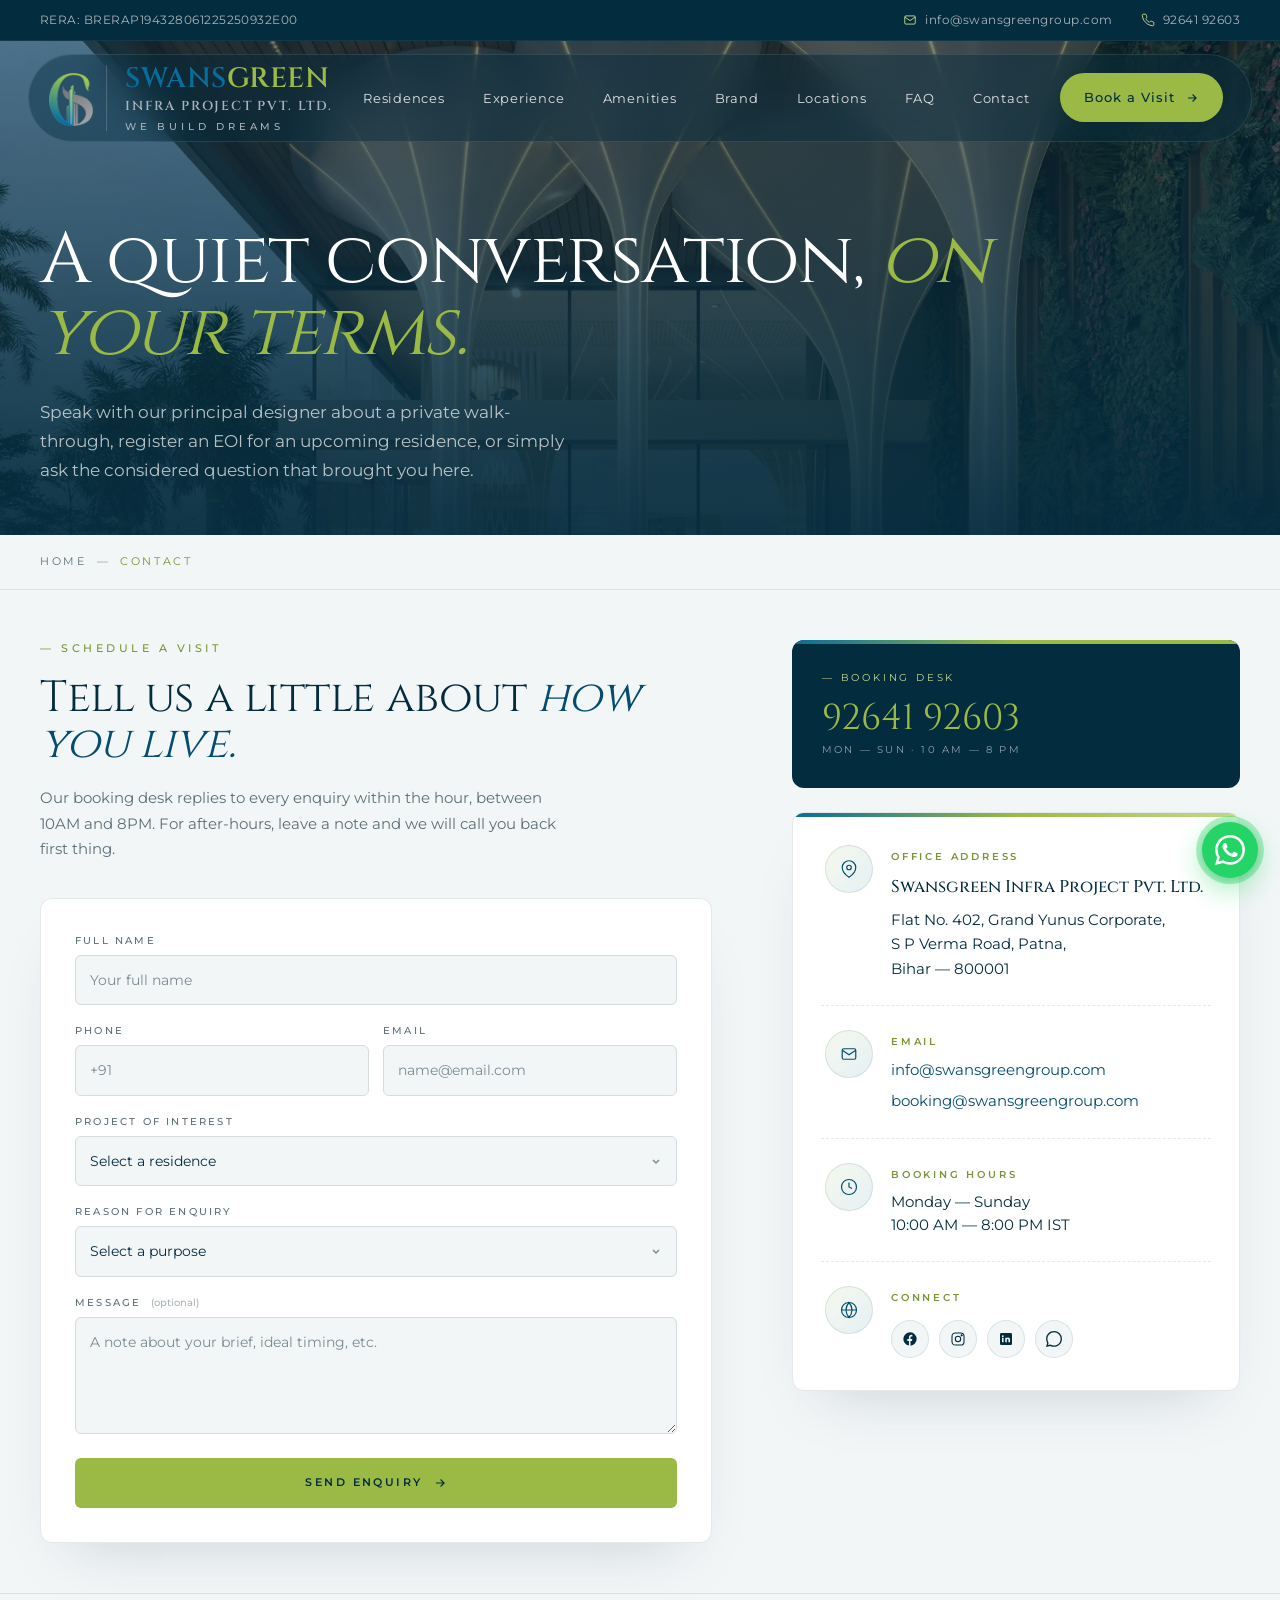
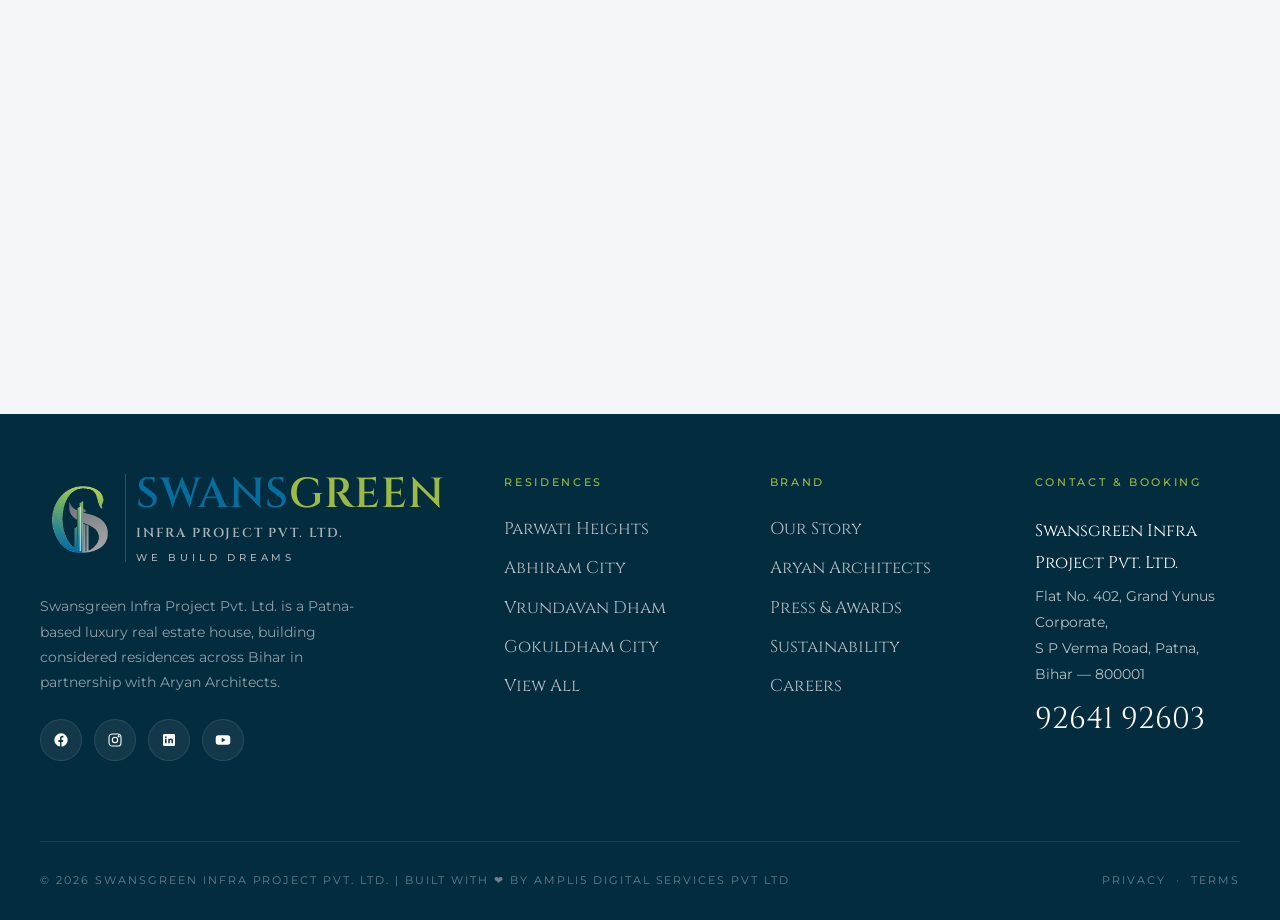
==== commit 1aab33c6: "change font and footer and header logo" ====
--- a/contact.html
+++ b/contact.html
@@ -14,11 +14,11 @@
 <link rel="icon" type="image/png" sizes="32x32" href="assets/icon/favicon-32.png">
 <link rel="icon" type="image/png" sizes="192x192" href="assets/icon/favicon-192.png">
 <link rel="apple-touch-icon" href="assets/icon/apple-touch-icon.png">
-<meta name="theme-color" content="#082f3e">
+<meta name="theme-color" content="#076d9c">
 <link rel="preconnect" href="https://fonts.googleapis.com">
 <link rel="preconnect" href="https://fonts.gstatic.com" crossorigin>
-<link rel="preload" href="https://fonts.googleapis.com/css2?family=Cormorant+Garamond:ital,wght@0,300;0,400;0,500;1,300;1,400&family=Inter:wght@300;400;500;600&family=Italiana&family=JetBrains+Mono:wght@400;500&display=swap" as="style" onload="this.rel='stylesheet'">
-<noscript><link rel="stylesheet" href="https://fonts.googleapis.com/css2?family=Cormorant+Garamond:ital,wght@0,300;0,400;0,500;1,300;1,400&family=Inter:wght@300;400;500;600&family=Italiana&family=JetBrains+Mono:wght@400;500&display=swap"></noscript>
+<link rel="preload" href="https://fonts.googleapis.com/css2?family=Cinzel:wght@400;500;600;700&family=Montserrat:ital,wght@0,300;0,400;0,500;0,600;0,700;1,400&family=JetBrains+Mono:wght@400;500&display=swap" as="style" onload="this.rel='stylesheet'">
+<noscript><link rel="stylesheet" href="https://fonts.googleapis.com/css2?family=Cinzel:wght@400;500;600;700&family=Montserrat:ital,wght@0,300;0,400;0,500;0,600;0,700;1,400&family=JetBrains+Mono:wght@400;500&display=swap"></noscript>
 <link rel="stylesheet" href="assets/css/style.css">
 
 <script type="application/ld+json">
@@ -81,7 +81,7 @@
         <a href="index.html" class="brand">
             <span class="brand-mark"><img src="assets/img/t-logo-256.webp" alt="Swansgreen Infra" width="380" height="269"></span>
             <span class="brand-text">
-                <span class="bt-name"><span class="bt-blue">Swans</span><span class="bt-green">green</span></span>
+                <span class="bt-name"><span class="bt-blue">SWANS</span><span class="bt-green">GREEN</span></span>
                 <span class="bt-sub">Infra Project Pvt. Ltd.</span>
                 <span class="bt-tag">We Build Dreams</span>
             </span>
@@ -91,7 +91,7 @@
                 <a href="index.html" class="brand brand-mobile">
                     <span class="brand-mark"><img src="assets/img/t-logo-256.webp" alt="Swansgreen Infra" width="380" height="269"></span>
                     <span class="brand-text">
-                        <span class="bt-name"><span class="bt-blue">Swans</span><span class="bt-green">green</span></span>
+                        <span class="bt-name"><span class="bt-blue">SWANS</span><span class="bt-green">GREEN</span></span>
                         <span class="bt-sub">Infra Project Pvt. Ltd.</span>
                         <span class="bt-tag">— We Build Dreams</span>
                     </span>
@@ -281,7 +281,7 @@
                 <a href="index.html" class="brand">
                     <span class="brand-mark"><img src="assets/img/t-logo-256.webp" alt="Swansgreen Infra" loading="lazy" decoding="async" width="380" height="269"></span>
                     <span class="brand-text">
-                        <span class="bt-name"><span class="bt-blue">Swans</span><span class="bt-green">green</span></span>
+                        <span class="bt-name"><span class="bt-blue">SWANS</span><span class="bt-green">GREEN</span></span>
                         <span class="bt-sub">Infra Project Pvt. Ltd.</span>
                         <span class="bt-tag">We Build Dreams</span>
                     </span>
--- a/assets/css/style.css
+++ b/assets/css/style.css
@@ -4,27 +4,27 @@
 
 :root{
     /* Logo-derived palette ONLY */
-    --teal:#1f6f8b;            /* SWANS â€” primary blue-teal */
-    --teal-deep:#0e4a60;        /* deeper variant */
-    --teal-ink:#082f3e;         /* near-black teal â€” used as ink */
-    --leaf:#6cb33f;             /* GREEN â€” accent */
-    --leaf-deep:#4d8a26;        /* deeper green */
-    --leaf-soft:#a8d27a;         /* highlight green */
-    --silver:#a9b3b9;           /* logo grey */
-    --silver-deep:#7c8a92;       /* deeper silver */
-    --silver-soft:#d6dbde;       /* light silver */
-    --bone:#f3f6f7;              /* off-white from logo background */
-    --paper:#e8eef0;             /* light silver tint */
+    --teal:#076d9c;             /* PRIMARY brand blue */
+    --teal-deep:#054d6f;         /* deeper variant */
+    --teal-ink:#042c3f;          /* near-black blue â€” used as ink */
+    --leaf:#9aba45;              /* SECONDARY brand green */
+    --leaf-deep:#7a9433;          /* deeper green */
+    --leaf-soft:#c5d98c;          /* highlight green */
+    --silver:#a9b3b9;            /* logo grey */
+    --silver-deep:#7c8a92;        /* deeper silver */
+    --silver-soft:#d6dbde;        /* light silver */
+    --bone:#f3f6f7;               /* off-white from logo background */
+    --paper:#e8eef0;              /* light silver tint */
     --white:#ffffff;
-    --ink:var(--teal-ink);       /* primary dark â€” derived from logo */
+    --ink:var(--teal-ink);        /* primary dark â€” derived from logo */
     --line:rgba(255,255,255,.10);
-    --line-dark:rgba(8,47,62,.10);
+    --line-dark:rgba(4,44,63,.10);
     --txt:var(--teal-ink);
     --txt-mute:#5d6e76;
-    --serif:"Cormorant Garamond","Playfair Display",Georgia,serif;
-    --display:"Italiana","Cormorant Garamond",serif;
-    --sans:"Inter","Manrope",-apple-system,BlinkMacSystemFont,"Segoe UI",sans-serif;
-    --mono:"JetBrains Mono","SF Mono",monospace;
+    --serif:"Trajan Pro","Felix Titling","Cinzel","Cormorant Garamond",Georgia,serif;
+    --display:"Trajan Pro","Felix Titling","Cinzel","Italiana","Cormorant Garamond",serif;
+    --sans:"Montserrat","Inter","Manrope",-apple-system,BlinkMacSystemFont,"Segoe UI",sans-serif;
+    --mono:"Montserrat",sans-serif;
     --ease:cubic-bezier(.2,.8,.2,1);
 }
 
@@ -54,22 +54,22 @@
 /* ---------- Nav ---------- */
 .nav{position:fixed;top:40px;left:0;right:0;z-index:90;transition:all .5s var(--ease)}
 .nav.scrolled{top:0}
-.nav.scrolled .nav-inner{background:rgba(8,47,62,.78);backdrop-filter:blur(24px) saturate(180%);-webkit-backdrop-filter:blur(24px) saturate(180%);border-color:rgba(255,255,255,.08)}
-.nav-inner{display:flex;align-items:center;justify-content:space-between;padding:10px 28px 10px 12px;margin:14px 28px;border-radius:100px;background:rgba(8,47,62,.42);backdrop-filter:blur(18px);-webkit-backdrop-filter:blur(18px);border:1px solid rgba(255,255,255,.10);transition:all .5s var(--ease)}
+.nav.scrolled .nav-inner{background:rgba(4,44,63,.78);backdrop-filter:blur(24px) saturate(180%);-webkit-backdrop-filter:blur(24px) saturate(180%);border-color:rgba(255,255,255,.08)}
+.nav-inner{display:flex;align-items:center;justify-content:space-between;padding:10px 28px 10px 12px;margin:14px 28px;border-radius:100px;background:rgba(4,44,63,.42);backdrop-filter:blur(18px);-webkit-backdrop-filter:blur(18px);border:1px solid rgba(255,255,255,.10);transition:all .5s var(--ease)}
 .brand{display:inline-flex;align-items:start;gap:5px;color:#fff;text-decoration:none;transition:transform .5s var(--ease)}
 .brand:hover{transform:translateY(-1px)}
 .brand-mark{display:grid;place-items:center;width:60px;height:65px;padding:8px;position:relative;overflow:hidden;flex-shrink:0;}
-.brand-mark::after{content:"";position:absolute;top:0;left:-100%;width:50%;height:100%;background:linear-gradient(90deg,transparent,rgba(108,179,63,.25),transparent);transition:left .9s var(--ease);pointer-events:none}
+.brand-mark::after{content:"";position:absolute;top:0;left:-100%;width:50%;height:100%;background:linear-gradient(90deg,transparent,rgba(155,187,70,.25),transparent);transition:left .9s var(--ease);pointer-events:none}
 .brand:hover .brand-mark::after{left:120%}
 .brand-mark img{display:block;width:100%;height:100%;object-fit:contain}
 /* Wordmark beside the icon */
-.brand-text{display:flex;flex-direction:column;gap:3px;line-height:0.7;color:#fff;padding-left:18px;border-left:1px solid rgba(255,255,255,.18)}
-.brand-text .bt-name{font-family:var(--serif);font-weight:600;font-size:30px;letter-spacing:.005em;line-height:1;display:flex;align-items:baseline}
-.brand-text .bt-blue{color:#3a8db0}
-.brand-text .bt-green{color:#7cc24f}
-.brand-text .bt-sub{font-family:var(--serif);font-weight:500;font-size:11px;letter-spacing:.18em;color:rgba(255,255,255,.85);text-transform:uppercase;margin-top:5px}
-.brand-text .bt-tag{font-family:var(--mono);font-weight:400;font-size:9px;letter-spacing:.42em;color:var(--leaf-soft);text-transform:uppercase;margin-top:6px;display:flex;align-items:center;gap:8px}
-.brand-text .bt-tag::before{content:"";width:14px;height:1px;background:var(--leaf)}
+.brand-text{display:flex;flex-direction:column;gap:4px;line-height:0.9;color:#fff;padding-left:18px;border-left:1px solid rgba(255,255,255,.18)}
+.brand-text .bt-name{font-family:var(--display);font-weight:600;font-size:28px;letter-spacing:.02em;line-height:1;display:flex;align-items:baseline;text-transform:uppercase}
+.brand-text .bt-blue{color:#076d9c}
+.brand-text .bt-green{color:#9bbb46}
+.brand-text .bt-sub{font-family:var(--display);font-weight:600;font-size:13px;letter-spacing:.14em;color:var(--silver);text-transform:uppercase;margin-top:4px}
+.brand-text .bt-tag{font-family:var(--sans);font-weight:500;font-size:10px;letter-spacing:.38em;color:var(--silver);text-transform:uppercase;margin-top:5px;display:flex;align-items:center;gap:8px}
+/*.brand-text .bt-tag::before{content:"";width:14px;height:1px;background:var(--silver)}*/
 /* Footer: bigger logo tile + larger wordmark */
 footer .brand-mark{width:80px;height:80px;padding:12px;}
 footer .brand-text{padding-left:10px}
@@ -110,7 +110,7 @@
 .btn-ghost{display:inline-flex;align-items:center;gap:10px;padding:13px 22px;border:1px solid rgba(255,255,255,.18);border-radius:100px;color:#fff;font-size:13px;letter-spacing:.06em;transition:all .35s var(--ease)}
 .btn-ghost:hover{background:#fff;color:var(--ink);border-color:#fff}
 .btn-gold{display:inline-flex;align-items:center;gap:10px;padding:14px 24px;background:var(--leaf);color:var(--ink);font-weight:500;font-size:13px;letter-spacing:.08em;border-radius:100px;transition:all .35s var(--ease);position:relative;overflow:hidden}
-.btn-gold:hover{background:var(--leaf-soft);transform:translateY(-2px);box-shadow:0 14px 34px rgba(108,179,63,.35)}
+.btn-gold:hover{background:var(--leaf-soft);transform:translateY(-2px);box-shadow:0 14px 34px rgba(155,187,70,.35)}
 .btn-gold svg{transition:transform .35s var(--ease)}
 .btn-gold:hover svg{transform:translateX(3px)}
 
@@ -118,11 +118,11 @@
 .hero{position:relative;min-height:100vh;background:#000;color:#fff;overflow:hidden;padding:200px 0 80px}
 .hero-bg{position:absolute;inset:0;z-index:0}
 .hero-bg video,.hero-bg img{width:100%;height:100%;object-fit:cover;filter:brightness(.55) contrast(1.05)}
-.hero-bg::after{content:"";position:absolute;inset:0;background:linear-gradient(180deg,rgba(8,47,62,.45) 0%,rgba(8,47,62,.35) 35%,rgba(8,47,62,.92) 100%),radial-gradient(ellipse at 30% 50%,transparent 0%,rgba(8,47,62,.4) 80%)}
+.hero-bg::after{content:"";position:absolute;inset:0;background:linear-gradient(180deg,rgba(4,44,63,.45) 0%,rgba(4,44,63,.35) 35%,rgba(4,44,63,.92) 100%),radial-gradient(ellipse at 30% 50%,transparent 0%,rgba(4,44,63,.4) 80%)}
 
 /* ---------- HERO — Full-screen Cinematic Video Only ---------- */
 .hero-video-only{position:relative;width:100%;height:100vh;height:100svh;min-height:600px;padding:0;background:#000;overflow:hidden}
-.hero-video-only::after{content:"";position:absolute;inset:0;background:linear-gradient(180deg,rgba(0,0,0,.18) 0%,transparent 30%,transparent 70%,rgba(8,47,62,.55) 100%);pointer-events:none;z-index:1}
+.hero-video-only::after{content:"";position:absolute;inset:0;background:linear-gradient(180deg,rgba(0,0,0,.18) 0%,transparent 30%,transparent 70%,rgba(4,44,63,.55) 100%);pointer-events:none;z-index:1}
 /* Video plays directly */
 .hero-video{position:absolute;inset:0;width:100%;height:100%;object-fit:cover;display:block;z-index:0}
 .visually-hidden{position:absolute!important;width:1px;height:1px;padding:0;margin:-1px;overflow:hidden;clip:rect(0,0,0,0);white-space:nowrap;border:0}
@@ -135,7 +135,7 @@
 .hero-grid{position:relative;z-index:2;display:grid;grid-template-columns:1.4fr 1fr;gap:60px;align-items:end;min-height:calc(100vh - 280px)}
 .hero-lead .eyebrow{display:inline-flex;align-items:center;gap:14px;margin-bottom:32px}
 .hero-lead .eyebrow::before{content:"";width:48px;height:1px;background:var(--leaf)}
-.hero-h1{font-family:var(--display);font-size:clamp(56px,8.4vw,148px);line-height:.92;font-weight:400;letter-spacing:-.02em;margin-bottom:32px}
+.hero-h1{font-family:var(--display);font-size:clamp(44px,6.8vw,118px);line-height:.92;font-weight:400;letter-spacing:-.02em;margin-bottom:32px}
 .hero-h1 .accent{font-family:var(--serif);font-style:italic;font-weight:300;color:var(--leaf);display:block}
 .hero-h1 .line{display:block;overflow:hidden}
 .hero-sub{max-width:520px;color:rgba(255,255,255,.72);font-size:17px;line-height:1.7;margin-bottom:40px;letter-spacing:.01em}
@@ -144,7 +144,7 @@
 .hero-projects li{flex:1;min-width:180px;display:flex;flex-direction:column;gap:10px;padding:0 22px;border-right:1px solid rgba(255,255,255,.10);position:relative}
 .hero-projects li:first-child{padding-left:0}
 .hero-projects li:last-child{border-right:none}
-.hero-projects .hp-dot{width:7px;height:7px;border-radius:50%;background:var(--leaf);box-shadow:0 0 0 5px rgba(108,179,63,.18)}
+.hero-projects .hp-dot{width:7px;height:7px;border-radius:50%;background:var(--leaf);box-shadow:0 0 0 5px rgba(155,187,70,.18)}
 .hero-projects a{font-family:var(--serif);font-size:18px;color:#fff;letter-spacing:.005em;transition:color .3s var(--ease)}
 .hero-projects a:hover{color:var(--leaf-soft)}
 .hero-projects .hp-tag{font-family:var(--mono);font-size:10px;letter-spacing:.2em;color:rgba(255,255,255,.5);text-transform:uppercase}
@@ -174,7 +174,7 @@
 .hero-card-feature:hover img{transform:scale(1.06)}
 .hero-card-feature::after{content:"";position:absolute;inset:0;background:linear-gradient(0deg,rgba(0,0,0,.85),transparent 60%);pointer-events:none}
 .hero-card-feature .meta{position:absolute;left:24px;right:24px;bottom:24px;z-index:2;color:#fff}
-.hero-card-feature .meta .pill{display:inline-block;padding:5px 12px;background:rgba(108,179,63,.85);border-radius:100px;font-family:var(--mono);font-size:10px;letter-spacing:.2em;text-transform:uppercase;margin-bottom:12px}
+.hero-card-feature .meta .pill{display:inline-block;padding:5px 12px;background:rgba(155,187,70,.85);border-radius:100px;font-family:var(--mono);font-size:10px;letter-spacing:.2em;text-transform:uppercase;margin-bottom:12px}
 .hero-card-feature .meta h4,.hero-card-feature .meta .hcf-title{font-family:var(--serif);font-size:24px;font-weight:400;margin-bottom:4px;color:#fff}
 .hero-card-feature .meta p{font-size:12px;color:rgba(255,255,255,.7);font-family:var(--mono);letter-spacing:.1em}
 
@@ -186,26 +186,28 @@
 @keyframes scrollDown{to{top:120%}}
 
 /* ---------- Section Defaults ---------- */
-section{position:relative;padding:140px 0}
-.section-head{display:flex;align-items:flex-end;justify-content:space-between;gap:60px;margin-bottom:80px}
+section{position:relative;padding:50px 0}
+.section-head{display:flex;align-items:flex-end;justify-content:space-between;gap:60px;margin-bottom:20px}
 .section-head .left{max-width:680px}
-.section-head h2{font-family:var(--serif);font-size:clamp(40px,5vw,76px);line-height:1.02;font-weight:300;color:var(--ink);letter-spacing:-.015em;margin-top:18px}
+.section-head h2{font-family:var(--serif);font-size:clamp(32px,4.2vw,62px);line-height:1.04;font-weight:300;color:var(--ink);letter-spacing:-.015em;margin-top:18px}
 .section-head h2 em{font-family:var(--display);color:var(--leaf);font-style:normal;font-weight:400}
 .section-head .right{max-width:380px;color:var(--txt-mute);font-size:15px;line-height:1.7;padding-bottom:8px}
 
 /* ---------- Brand intro / Manifesto ---------- */
 .manifesto{background:var(--bone);position:relative}
-.manifesto::before{content:"SWANSGREEN";position:absolute;top:50%;left:-2%;transform:translateY(-50%);font-family:var(--display);font-size:clamp(180px,22vw,360px);color:rgba(14,74,96,.04);letter-spacing:-.04em;font-weight:400;pointer-events:none;line-height:1;white-space:nowrap}
+.manifesto::before{display:none}
+.manifesto-copy{position:relative;isolation:isolate}
+.manifesto-copy::before{content:"";position:absolute;top:50%;left:50%;transform:translate(-50%,-50%);width:100%;height:clamp(520px,46vw,820px);background:url("../img/logo-256.webp") no-repeat center/contain;opacity:.07;pointer-events:none;z-index:-1}
 .manifesto-grid{display:grid;grid-template-columns:1fr 1.1fr;gap:90px;align-items:center;position:relative;z-index:2}
 .manifesto-vis{position:relative}
-.manifesto-vis .a{width:100%;aspect-ratio:4/5;border-radius:6px;overflow:hidden;box-shadow:0 40px 80px rgba(8,47,62,.18)}
+.manifesto-vis .a{width:100%;aspect-ratio:4/5;border-radius:6px;overflow:hidden;box-shadow:0 40px 80px rgba(4,44,63,.18)}
 .manifesto-vis .a img{width:100%;height:100%;object-fit:cover}
-.manifesto-vis .b{position:absolute;right:-60px;bottom:-50px;width:54%;aspect-ratio:1;border-radius:6px;overflow:hidden;box-shadow:0 30px 60px rgba(8,47,62,.22);border:6px solid var(--bone)}
+.manifesto-vis .b{position:absolute;right:-60px;bottom:-50px;width:54%;aspect-ratio:1;border-radius:6px;overflow:hidden;box-shadow:0 30px 60px rgba(4,44,63,.22);border:6px solid var(--bone)}
 .manifesto-vis .b img{width:100%;height:100%;object-fit:cover}
-.manifesto-vis .badge{position:absolute;top:-30px;left:-30px;width:140px;height:140px;border-radius:50%;background:var(--ink);color:#fff;display:grid;place-items:center;text-align:center;font-family:var(--mono);font-size:10px;letter-spacing:.24em;line-height:1.4;box-shadow:0 20px 40px rgba(8,47,62,.3)}
+.manifesto-vis .badge{position:absolute;top:-30px;left:-30px;width:140px;height:140px;border-radius:50%;background:var(--ink);color:#fff;display:grid;place-items:center;text-align:center;font-family:var(--mono);font-size:10px;letter-spacing:.24em;line-height:1.4;box-shadow:0 20px 40px rgba(4,44,63,.3)}
 .manifesto-vis .badge strong{display:block;font-family:var(--display);font-size:38px;color:var(--leaf);font-weight:400;letter-spacing:0;margin-top:6px}
-.manifesto-copy h3{font-family:var(--serif);font-size:clamp(36px,4.4vw,62px);font-weight:300;line-height:1.06;color:var(--ink);margin:24px 0 32px;letter-spacing:-.012em}
-.manifesto-copy h3 em{font-family:var(--display);color:var(--teal-deep);font-style:normal}
+.manifesto-copy h1,.manifesto-copy h2,.manifesto-copy h3{font-family:var(--serif);font-size:clamp(28px,3.6vw,52px);font-weight:300;line-height:1.08;color:var(--ink);margin:24px 0 32px;letter-spacing:-.012em}
+.manifesto-copy h1 em,.manifesto-copy h2 em,.manifesto-copy h3 em{font-family:var(--display);color:var(--teal);font-style:normal}
 .manifesto-copy p{color:var(--txt-mute);font-size:16px;line-height:1.8;max-width:520px;margin-bottom:18px}
 .manifesto-stats{display:grid;grid-template-columns:repeat(3,1fr);gap:30px;margin-top:48px;padding-top:48px;border-top:1px solid var(--line-dark)}
 .manifesto-stats .s .n{font-family:var(--display);font-size:54px;color:var(--ink);line-height:1}
@@ -213,13 +215,13 @@
 .manifesto-stats .s .l{font-family:var(--mono);font-size:11px;letter-spacing:.24em;text-transform:uppercase;color:var(--txt-mute);margin-top:10px}
 
 /* ---------- Projects Showcase — editorial alternating spread ---------- */
-.projects-showcase{position:relative;background:var(--bone);padding:140px 0 80px;overflow:hidden}
+.projects-showcase{position:relative;background:var(--bone);padding:50px 0 50px;overflow:hidden}
 .projects-showcase .ps-bg-grid{display:none}
 .projects-showcase::before{display:none}
 
-.ps-list{position:relative;z-index:2;display:flex;flex-direction:column;gap:60px;margin-top:30px}
-
-.ps-feature{position:relative;display:grid;grid-template-columns:1.05fr 1fr;gap:80px;align-items:center;padding:60px 0;text-decoration:none;color:inherit;isolation:isolate}
+.ps-list{position:relative;z-index:2;display:flex;flex-direction:column;gap:20px;margin-top:20px}
+
+.ps-feature{position:relative;display:grid;grid-template-columns:1.05fr 1fr;gap:80px;align-items:center;padding:20px 0;text-decoration:none;color:inherit;isolation:isolate}
 .ps-feature.flip{grid-template-columns:1fr 1.05fr}
 .ps-feature.flip .ps-visual{order:2}
 .ps-feature.flip .ps-content{order:1;padding-left:0;padding-right:30px;text-align:right}
@@ -227,17 +229,17 @@
 .ps-feature.flip .ps-cta{justify-content:flex-end}
 
 /* Big ghost number behind everything */
-.ps-bignum{position:absolute;font-family:var(--display);font-size:clamp(220px,30vw,460px);line-height:.75;font-weight:400;color:transparent;-webkit-text-stroke:1.5px rgba(8,47,62,.10);letter-spacing:-.04em;z-index:0;pointer-events:none;top:50%;transform:translateY(-50%);transition:all 1s var(--ease)}
+.ps-bignum{position:absolute;font-family:var(--display);font-size:clamp(220px,30vw,460px);line-height:.75;font-weight:400;color:transparent;-webkit-text-stroke:1.5px rgba(4,44,63,.10);letter-spacing:-.04em;z-index:0;pointer-events:none;top:50%;transform:translateY(-50%);transition:all 1s var(--ease)}
 .ps-feature:not(.flip) .ps-bignum{right:-2vw}
 .ps-feature.flip .ps-bignum{left:-2vw}
-.ps-feature:hover .ps-bignum{-webkit-text-stroke-color:rgba(108,179,63,.32);transform:translateY(-50%) scale(1.04)}
+.ps-feature:hover .ps-bignum{-webkit-text-stroke-color:rgba(155,187,70,.32);transform:translateY(-50%) scale(1.04)}
 
 /* Visual / image side */
 .ps-visual{position:relative;z-index:2;padding:30px 0}
-.ps-img-wrap{position:relative;width:100%;aspect-ratio:5/4;border-radius:6px;overflow:hidden;background:#000;box-shadow:0 30px 70px rgba(8,47,62,.18);transform-origin:center}
-.ps-img-wrap::before{content:"";position:absolute;inset:0;background:linear-gradient(135deg,rgba(31,111,139,.30) 0%,transparent 35%,transparent 65%,rgba(108,179,63,.30) 100%);z-index:2;opacity:0;transition:opacity .7s var(--ease);mix-blend-mode:overlay}
+.ps-img-wrap{position:relative;width:100%;aspect-ratio:5/4;border-radius:6px;overflow:hidden;background:#000;box-shadow:0 30px 70px rgba(4,44,63,.18);transform-origin:center}
+.ps-img-wrap::before{content:"";position:absolute;inset:0;background:linear-gradient(135deg,rgba(7,109,156,.30) 0%,transparent 35%,transparent 65%,rgba(155,187,70,.30) 100%);z-index:2;opacity:0;transition:opacity .7s var(--ease);mix-blend-mode:overlay}
 .ps-feature:hover .ps-img-wrap::before{opacity:1}
-.ps-img-wrap::after{content:"";position:absolute;inset:0;background:linear-gradient(180deg,transparent 60%,rgba(8,47,62,.5) 100%);z-index:2;opacity:.7}
+.ps-img-wrap::after{content:"";position:absolute;inset:0;background:linear-gradient(180deg,transparent 60%,rgba(4,44,63,.5) 100%);z-index:2;opacity:.7}
 .ps-img-wrap img{width:100%;height:100%;object-fit:cover;transition:transform 1.6s var(--ease),filter .9s var(--ease);filter:saturate(.9)}
 .ps-feature:hover .ps-img-wrap img{transform:scale(1.08);filter:saturate(1.1)}
 
@@ -257,11 +259,11 @@
 /* Content side */
 .ps-content{position:relative;z-index:2;padding-left:30px}
 .ps-status{display:inline-flex;align-items:center;gap:10px;padding:7px 16px;border:1px solid var(--line-dark);border-radius:100px;font-family:var(--mono);font-size:10px;letter-spacing:.22em;text-transform:uppercase;color:var(--txt-mute);font-weight:500;margin-bottom:24px;transition:all .4s var(--ease)}
-.ps-status .dot{width:7px;height:7px;border-radius:50%;background:var(--leaf);box-shadow:0 0 0 4px rgba(108,179,63,.18);animation:pulseDot 2s infinite}
+.ps-status .dot{width:7px;height:7px;border-radius:50%;background:var(--leaf);box-shadow:0 0 0 4px rgba(155,187,70,.18);animation:pulseDot 2s infinite}
 .ps-status-live{border-color:var(--leaf);color:var(--leaf-deep)}
 .ps-feature:hover .ps-status{border-color:var(--ink);color:var(--ink)}
 
-.ps-title{font-family:var(--serif);font-size:clamp(48px,5.6vw,84px);font-weight:300;letter-spacing:-.015em;line-height:.96;color:var(--ink);margin-bottom:18px;position:relative}
+.ps-title{font-family:var(--serif);font-size:clamp(38px,4.6vw,68px);font-weight:300;letter-spacing:-.015em;line-height:.98;color:var(--ink);margin-bottom:18px;position:relative}
 .ps-title em{font-family:var(--display);font-style:normal;font-weight:400;color:var(--teal-deep);transition:color .5s var(--ease)}
 .ps-feature:hover .ps-title em{color:var(--leaf-deep)}
 
@@ -343,9 +345,9 @@
 .roster-row:hover .rr-img img{transform:scale(1.08)}
 .rr-body{display:flex;flex-direction:column;gap:8px}
 .rr-tag{display:inline-flex;align-items:center;gap:8px;align-self:flex-start;font-family:var(--mono);font-size:10px;letter-spacing:.22em;text-transform:uppercase;color:var(--leaf-deep);padding:4px 0}
-.rr-tag .dot{width:6px;height:6px;border-radius:50%;background:var(--leaf);box-shadow:0 0 0 4px rgba(108,179,63,.18)}
+.rr-tag .dot{width:6px;height:6px;border-radius:50%;background:var(--leaf);box-shadow:0 0 0 4px rgba(155,187,70,.18)}
 .rr-tag-mute{color:var(--silver-deep)}
-.rr-body h3{font-family:var(--serif);font-size:38px;font-weight:400;letter-spacing:-.01em;color:var(--ink);line-height:1.05}
+.rr-body h3{font-family:var(--serif);font-size:32px;font-weight:400;letter-spacing:-.01em;color:var(--ink);line-height:1.05}
 .rr-body p{font-size:14px;color:var(--txt-mute);font-family:var(--sans)}
 .rr-meta{display:flex;gap:32px;justify-content:flex-end;color:var(--txt-mute);font-family:var(--mono);font-size:10px;letter-spacing:.2em;text-transform:uppercase;text-align:right}
 .rr-meta .rr-spec{display:flex;flex-direction:column;gap:4px}
@@ -378,13 +380,13 @@
 .prop-card .meta{position:absolute;left:28px;right:28px;bottom:28px;z-index:2}
 .prop-card .meta .pill{display:inline-flex;align-items:center;gap:8px;padding:6px 14px;background:rgba(255,255,255,.12);backdrop-filter:blur(12px);-webkit-backdrop-filter:blur(12px);border:1px solid rgba(255,255,255,.18);border-radius:100px;font-family:var(--mono);font-size:10px;letter-spacing:.2em;text-transform:uppercase;color:#fff;margin-bottom:14px}
 .prop-card .meta .pill .dot{width:6px;height:6px;border-radius:50%;background:var(--leaf)}
-.prop-card .meta h3{font-family:var(--serif);font-size:30px;font-weight:400;letter-spacing:-.005em;margin-bottom:6px}
+.prop-card .meta h3{font-family:var(--serif);font-size:26px;font-weight:400;letter-spacing:-.005em;margin-bottom:6px}
 .prop-card .meta .loc{font-family:var(--mono);font-size:11px;letter-spacing:.18em;color:rgba(255,255,255,.6);text-transform:uppercase}
 .prop-card .meta .specs{display:flex;gap:24px;margin-top:18px;color:rgba(255,255,255,.78);font-size:13px}
 .prop-card .meta .specs span{display:inline-flex;align-items:center;gap:6px}
 .prop-card.hero{grid-area:hero;min-height:760px}
-.prop-card.hero .meta h3{font-size:48px}
-.prop-card.hero .meta .pill{background:rgba(108,179,63,.85);border-color:transparent}
+.prop-card.hero .meta h3{font-size:40px}
+.prop-card.hero .meta .pill{background:rgba(155,187,70,.85);border-color:transparent}
 .prop-card.s1{grid-area:one}
 .prop-card.s2{grid-area:two}
 .prop-card.s3{grid-area:three}
@@ -392,16 +394,16 @@
 .prop-card:not(.hero){min-height:368px}
 .prop-card .corner-cta{position:absolute;top:24px;right:24px;width:48px;height:48px;border-radius:50%;background:rgba(255,255,255,.1);backdrop-filter:blur(12px);-webkit-backdrop-filter:blur(12px);border:1px solid rgba(255,255,255,.18);display:grid;place-items:center;color:#fff;z-index:2;transition:all .4s var(--ease)}
 .prop-card:hover .corner-cta{background:var(--leaf);border-color:var(--leaf);color:var(--ink);transform:rotate(-45deg)}
-.prop-card .price-tag{position:absolute;top:24px;left:24px;font-family:var(--mono);font-size:11px;letter-spacing:.18em;color:var(--leaf);text-transform:uppercase;z-index:2;background:rgba(8,47,62,.5);backdrop-filter:blur(10px);padding:8px 14px;border-radius:100px;border:1px solid rgba(108,179,63,.3)}
+.prop-card .price-tag{position:absolute;top:24px;left:24px;font-family:var(--mono);font-size:11px;letter-spacing:.18em;color:var(--leaf);text-transform:uppercase;z-index:2;background:rgba(4,44,63,.5);backdrop-filter:blur(10px);padding:8px 14px;border-radius:100px;border:1px solid rgba(155,187,70,.3)}
 
 /* ---------- Experience — Cinematic Moments Reel ---------- */
-.exp{position:relative;background:linear-gradient(180deg,var(--bone) 0%,var(--paper) 100%);overflow:hidden;padding:140px 0}
-.exp::before{content:"";position:absolute;top:-300px;right:-200px;width:900px;height:900px;border-radius:50%;background:radial-gradient(circle,rgba(108,179,63,.06) 0%,transparent 60%);pointer-events:none}
-.exp::after{content:"";position:absolute;bottom:-300px;left:-200px;width:800px;height:800px;border-radius:50%;background:radial-gradient(circle,rgba(31,111,139,.06) 0%,transparent 60%);pointer-events:none}
+.exp{position:relative;background:linear-gradient(180deg,var(--bone) 0%,var(--paper) 100%);overflow:hidden;padding:50px 0}
+.exp::before{content:"";position:absolute;top:-300px;right:-200px;width:900px;height:900px;border-radius:50%;background:radial-gradient(circle,rgba(155,187,70,.06) 0%,transparent 60%);pointer-events:none}
+.exp::after{content:"";position:absolute;bottom:-300px;left:-200px;width:800px;height:800px;border-radius:50%;background:radial-gradient(circle,rgba(7,109,156,.06) 0%,transparent 60%);pointer-events:none}
 /* Vertical thread connecting the moments — only inside reel */
 .exp-reel{position:relative}
-.exp-reel::before{content:"";position:absolute;top:60px;bottom:60px;left:50%;width:1px;background:linear-gradient(180deg,transparent,rgba(8,47,62,.14) 6%,rgba(8,47,62,.14) 94%,transparent);transform:translateX(-50%);z-index:1;pointer-events:none}
-.exp-reel::after{content:"";position:absolute;left:50%;top:60px;width:11px;height:11px;border-radius:50%;background:var(--leaf);transform:translate(-50%,-50%);box-shadow:0 0 0 5px rgba(108,179,63,.18);z-index:2}
+.exp-reel::before{content:"";position:absolute;top:60px;bottom:60px;left:50%;width:1px;background:linear-gradient(180deg,transparent,rgba(4,44,63,.14) 6%,rgba(4,44,63,.14) 94%,transparent);transform:translateX(-50%);z-index:1;pointer-events:none}
+.exp-reel::after{display:none}
 
 .exp-reel{position:relative;z-index:2;display:flex;flex-direction:column;gap:30px;margin-top:30px}
 
@@ -415,12 +417,12 @@
 
 /* Centered timeline node per moment */
 .exp-mt::before{content:"";position:absolute;left:50%;top:50%;width:12px;height:12px;border-radius:50%;background:var(--bone);border:1.5px solid var(--silver);transform:translate(-50%,-50%);z-index:5;transition:all .5s var(--ease)}
-.exp-mt:hover::before,.exp-mt.active::before{background:var(--leaf);border-color:var(--leaf);box-shadow:0 0 0 6px rgba(108,179,63,.20),0 0 0 12px rgba(108,179,63,.06);width:14px;height:14px}
+.exp-mt:hover::before,.exp-mt.active::before{background:var(--leaf);border-color:var(--leaf);box-shadow:0 0 0 6px rgba(155,187,70,.20),0 0 0 12px rgba(155,187,70,.06);width:14px;height:14px}
 .exp-mt.active .exp-mt-body h3 em{color:var(--leaf-deep)}
 
 /* Image side */
-.exp-mt-img{position:relative;aspect-ratio:5/3;border-radius:6px;overflow:hidden;background:#000;box-shadow:0 30px 60px -20px rgba(8,47,62,.30);transition:transform .8s var(--ease)}
-.exp-mt-img::after{content:"";position:absolute;inset:0;background:linear-gradient(135deg,rgba(8,47,62,.15) 0%,transparent 50%);transition:opacity .6s var(--ease)}
+.exp-mt-img{position:relative;aspect-ratio:5/3;border-radius:6px;overflow:hidden;background:#000;box-shadow:0 30px 60px -20px rgba(4,44,63,.30);transition:transform .8s var(--ease)}
+.exp-mt-img::after{content:"";position:absolute;inset:0;background:linear-gradient(135deg,rgba(4,44,63,.15) 0%,transparent 50%);transition:opacity .6s var(--ease)}
 .exp-mt-img img{width:100%;height:100%;object-fit:cover;transition:transform 1.6s var(--ease),filter .6s var(--ease);filter:saturate(.92)}
 .exp-mt:hover .exp-mt-img{transform:translateY(-6px)}
 .exp-mt:hover .exp-mt-img img{transform:scale(1.06);filter:saturate(1.05)}
@@ -428,7 +430,7 @@
 /* Body / caption side */
 .exp-mt-body{padding:0 50px;display:flex;flex-direction:column;gap:12px}
 .exp-mt-time{font-family:var(--display);font-size:42px;color:var(--ink);letter-spacing:-.01em;line-height:1;margin-bottom:6px;background:linear-gradient(135deg,var(--teal-deep),var(--leaf-deep));-webkit-background-clip:text;background-clip:text;-webkit-text-fill-color:transparent}
-.exp-mt-body h3{font-family:var(--serif);font-size:36px;font-weight:300;letter-spacing:-.01em;line-height:1.1;color:var(--ink);max-width:420px}
+.exp-mt-body h3{font-family:var(--serif);font-size:30px;font-weight:300;letter-spacing:-.01em;line-height:1.1;color:var(--ink);max-width:420px}
 .exp-mt-body h3 em{font-family:var(--display);font-style:normal;font-weight:400;color:var(--teal-deep);transition:color .5s var(--ease)}
 .exp-mt:hover .exp-mt-body h3 em{color:var(--leaf-deep)}
 .exp-mt-body p{font-size:15px;color:var(--txt-mute);line-height:1.7;max-width:420px;margin-top:6px}
@@ -442,10 +444,10 @@
 .exp-mt:nth-child(even) .exp-mt-body{grid-column:1;order:1;text-align:right;align-items:flex-end}
 
 /* Decorative connector lines from timeline to image edge */
-.exp-mt::after{content:"";position:absolute;top:50%;height:1px;background:linear-gradient(90deg,transparent,rgba(8,47,62,.20),transparent);transform:translateY(-50%);z-index:1;width:60px;transition:background .5s var(--ease)}
+.exp-mt::after{content:"";position:absolute;top:50%;height:1px;background:linear-gradient(90deg,transparent,rgba(4,44,63,.20),transparent);transform:translateY(-50%);z-index:1;width:60px;transition:background .5s var(--ease)}
 .exp-mt:nth-child(odd)::after{left:calc(50% - 30px - 6px);transform:translate(-100%,-50%)}
 .exp-mt:nth-child(even)::after{left:calc(50% + 30px + 6px);transform:translateY(-50%)}
-.exp-mt:hover::after{background:linear-gradient(90deg,transparent,rgba(108,179,63,.45),transparent)}
+.exp-mt:hover::after{background:linear-gradient(90deg,transparent,rgba(155,187,70,.45),transparent)}
 
 @media (max-width:1024px){
     .exp-mt,.exp-mt:nth-child(odd),.exp-mt:nth-child(even){grid-template-columns:1fr;gap:24px}
@@ -454,21 +456,21 @@
     .exp-mt::before,.exp-mt::after{display:none}
 }
 @media (max-width:720px){
-    .exp{padding:80px 0}
+    .exp{padding:30px 0}
     .exp-mt-time{font-size:32px}
     .exp-mt-body h3{font-size:26px}
     .exp-reel::before{left:14px;transform:none}
     .exp-reel::after{left:14px;transform:translate(-50%,-50%)}
     .exp-mt,.exp-mt:nth-child(odd),.exp-mt:nth-child(even){padding-left:36px;position:relative}
     .exp-mt::before{display:block;left:14px;top:34px;transform:translate(-50%,0)}
-    .exp-mt.active::before{box-shadow:0 0 0 5px rgba(108,179,63,.20),0 0 0 10px rgba(108,179,63,.06)}
-    .exp-mt.active .exp-mt-img{transform:translateY(-2px);box-shadow:0 24px 50px -16px rgba(8,47,62,.34)}
+    .exp-mt.active::before{box-shadow:0 0 0 5px rgba(155,187,70,.20),0 0 0 10px rgba(155,187,70,.06)}
+    .exp-mt.active .exp-mt-img{transform:translateY(-2px);box-shadow:0 24px 50px -16px rgba(4,44,63,.34)}
     .exp-mt.active .exp-mt-img img{filter:saturate(1.05)}
 }
 
 /* ---------- Amenities (visual storytelling) ---------- */
 .amenities{background:var(--ink);color:#fff;overflow:hidden;position:relative}
-.amenities::before{content:"";position:absolute;top:-200px;left:50%;transform:translateX(-50%);width:1200px;height:1200px;border-radius:50%;background:radial-gradient(circle,rgba(31,111,139,.18) 0%,transparent 60%);pointer-events:none}
+.amenities::before{content:"";position:absolute;top:-200px;left:50%;transform:translateX(-50%);width:1200px;height:1200px;border-radius:50%;background:radial-gradient(circle,rgba(7,109,156,.18) 0%,transparent 60%);pointer-events:none}
 .amenities .section-head h2{color:#fff}
 .amenities .section-head h2 em{color:var(--leaf)}
 .amenities .section-head .right{color:rgba(255,255,255,.65)}
@@ -496,7 +498,7 @@
 .loc-grid{display:grid;grid-template-columns:repeat(4,1fr);gap:0;border-top:1px solid var(--line-dark);border-left:1px solid var(--line-dark);background:#fff}
 .loc-card{padding:42px 32px;border-right:1px solid var(--line-dark);border-bottom:1px solid var(--line-dark);transition:all .5s var(--ease);cursor:pointer;position:relative;overflow:hidden;min-height:300px;display:flex;flex-direction:column;justify-content:space-between;background:#fff}
 .loc-card::before{content:"";position:absolute;left:0;bottom:0;width:100%;height:3px;background:var(--leaf);transform:scaleX(0);transform-origin:left;transition:transform .55s var(--ease);z-index:2}
-.loc-card:hover{background:var(--ink);color:#fff;transform:translateY(-2px);z-index:3;box-shadow:0 30px 60px rgba(8,47,62,.18)}
+.loc-card:hover{background:var(--ink);color:#fff;transform:translateY(-2px);z-index:3;box-shadow:0 30px 60px rgba(4,44,63,.18)}
 .loc-card:hover::before{transform:scaleX(1)}
 
 .loc-card .lhead{display:flex;justify-content:space-between;align-items:flex-start;gap:14px}
@@ -508,7 +510,7 @@
 .loc-card .lhead .km sup{font-family:var(--mono);font-size:11px;color:var(--silver-deep);margin-left:6px;letter-spacing:.18em;font-weight:600;transition:color .4s var(--ease);top:6px;position:relative}
 .loc-card:hover .lhead .km sup{color:#fff}
 
-.loc-card h4{font-family:var(--serif);font-size:28px;font-weight:500;color:var(--ink);transition:color .4s var(--ease);margin-bottom:10px;letter-spacing:-.005em;line-height:1.1}
+.loc-card h4{font-family:var(--serif);font-size:24px;font-weight:500;color:var(--ink);transition:color .4s var(--ease);margin-bottom:10px;letter-spacing:-.005em;line-height:1.1}
 .loc-card:hover h4{color:#fff}
 .loc-card p{font-size:14px;color:var(--txt-mute);transition:color .4s var(--ease);line-height:1.55;font-weight:400}
 .loc-card:hover p{color:rgba(255,255,255,.78)}
@@ -528,17 +530,17 @@
 .story-copy{padding:140px 90px;display:flex;flex-direction:column;justify-content:center;background:var(--bone);position:relative}
 .story-copy::before{content:"";position:absolute;top:60px;left:90px;width:60px;height:1px;background:var(--leaf)}
 .story-copy .quote-mark{font-family:var(--display);font-size:120px;color:var(--leaf);line-height:.5;height:50px}
-.story-copy h3{font-family:var(--serif);font-size:clamp(32px,3.4vw,52px);font-weight:300;line-height:1.18;color:var(--ink);margin:24px 0 32px;letter-spacing:-.01em}
+.story-copy h3{font-family:var(--serif);font-size:clamp(26px,2.8vw,42px);font-weight:300;line-height:1.18;color:var(--ink);margin:24px 0 32px;letter-spacing:-.01em}
 .story-copy h3 em{font-family:var(--display);font-style:normal;color:var(--teal-deep)}
 .story-copy p{color:var(--txt-mute);font-size:15px;line-height:1.85;margin-bottom:18px;max-width:480px}
 .story-vert-label{position:absolute;right:50px;top:50%;transform:translateY(-50%) rotate(90deg);transform-origin:center;font-family:var(--mono);font-size:11px;letter-spacing:.4em;color:rgba(255,255,255,.6);text-transform:uppercase;z-index:3}
 
 /* ---------- Numbers ---------- */
-.numbers{background:var(--ink);color:#fff;padding:120px 0}
+.numbers{background:var(--ink);color:#fff;padding:50px 0}
 .num-grid{display:grid;grid-template-columns:repeat(4,1fr);gap:0}
 .num-grid .n{padding:0 40px;border-right:1px solid rgba(255,255,255,.08)}
 .num-grid .n:last-child{border-right:none}
-.num-grid .n .v{font-family:var(--display);font-size:clamp(72px,7vw,108px);line-height:1;color:#fff}
+.num-grid .n .v{font-family:var(--display);font-size:clamp(56px,5.6vw,86px);line-height:1;color:#fff}
 .num-grid .n .v sup{font-size:.34em;color:var(--leaf);vertical-align:top;margin-left:6px}
 .num-grid .n .l{font-family:var(--mono);font-size:11px;letter-spacing:.24em;color:rgba(255,255,255,.55);text-transform:uppercase;margin-top:18px;padding-top:18px;border-top:1px solid rgba(255,255,255,.08);max-width:200px;line-height:1.6}
 
@@ -546,9 +548,9 @@
 .testi{background:var(--bone)}
 .testi-grid{display:grid;grid-template-columns:repeat(12,1fr);gap:24px}
 .testi-card{background:#fff;border-radius:6px;padding:42px 38px;position:relative;border:1px solid var(--line-dark);transition:all .5s var(--ease)}
-.testi-card:hover{transform:translateY(-6px);box-shadow:0 30px 60px rgba(8,47,62,.10);border-color:transparent}
+.testi-card:hover{transform:translateY(-6px);box-shadow:0 30px 60px rgba(4,44,63,.10);border-color:transparent}
 .testi-card .qmark{font-family:var(--display);font-size:88px;color:var(--leaf);line-height:.4;height:40px;margin-bottom:12px}
-.testi-card blockquote{font-family:var(--serif);font-size:21px;line-height:1.5;color:var(--ink);font-weight:400;margin-bottom:36px;letter-spacing:-.005em}
+.testi-card blockquote{font-family:var(--sans);font-size:16px;line-height:1.65;color:var(--ink);font-weight:400;margin-bottom:36px;letter-spacing:0;text-transform:none}
 .testi-card .author{display:flex;align-items:center;gap:16px;padding-top:24px;border-top:1px solid var(--line-dark)}
 .testi-card .author .avatar{width:48px;height:48px;border-radius:50%;background:linear-gradient(135deg,var(--teal),var(--leaf));display:grid;place-items:center;color:#fff;font-family:var(--serif);font-size:18px;font-weight:500}
 .testi-card .author .a-name{font-family:var(--serif);font-size:18px;color:var(--ink)}
@@ -561,21 +563,21 @@
 .testi-card.t3{grid-column:span 3}
 .testi-card.t4{grid-column:span 4}
 .testi-card.t5{grid-column:span 8;background:linear-gradient(135deg,var(--teal-deep),var(--ink));color:#fff;border:none}
-.testi-card.t5 blockquote{color:#fff;font-size:26px;max-width:90%}
+.testi-card.t5 blockquote{color:#fff;font-size:18px;max-width:90%;font-family:var(--sans);text-transform:none}
 .testi-card.t5 .author{border-top-color:rgba(255,255,255,.18)}
 .testi-card.t5 .a-name{color:#fff}
 
 /* ---------- Testimonials — Editorial Stage with Cast Rail ---------- */
-.vox{position:relative;background:var(--ink);color:#fff;overflow:hidden;padding:110px 0 100px;isolation:isolate}
+.vox{position:relative;background:var(--ink);color:#fff;overflow:hidden;padding:50px 0;isolation:isolate}
 .vox-bg{position:absolute;inset:0;z-index:0}
 .vox-bg-img{position:absolute;inset:0;width:100%;height:100%;object-fit:cover;opacity:0;transition:opacity 1.4s var(--ease);filter:blur(18px) brightness(.55) saturate(1.05);transform:scale(1.08)}
 .vox-bg-img.active{opacity:.30}
-.vox-bg::after{content:"";position:absolute;inset:0;background:linear-gradient(135deg,rgba(8,47,62,.85) 0%,rgba(14,74,96,.78) 100%),radial-gradient(ellipse at 30% 30%,transparent 0%,rgba(8,47,62,.6) 80%);z-index:1}
+.vox-bg::after{content:"";position:absolute;inset:0;background:linear-gradient(135deg,rgba(4,44,63,.85) 0%,rgba(5,77,111,.78) 100%),radial-gradient(ellipse at 30% 30%,transparent 0%,rgba(4,44,63,.6) 80%);z-index:1}
 
 .vox-stage{position:relative;z-index:2;padding:30px 0 20px;display:flex;flex-direction:column;justify-content:center}
 
 /* Ghost number stack — only the active one shows */
-.vox-bignum{position:absolute;top:-30px;right:0;font-family:var(--display);font-size:clamp(160px,22vw,300px);line-height:.85;color:transparent;-webkit-text-stroke:1.5px rgba(168,210,122,.18);letter-spacing:-.04em;font-weight:400;pointer-events:none;z-index:0}
+.vox-bignum{position:absolute;top:-30px;right:0;font-family:var(--display);font-size:clamp(160px,22vw,300px);line-height:.85;color:transparent;-webkit-text-stroke:1.5px rgba(197,217,140,.18);letter-spacing:-.04em;font-weight:400;pointer-events:none;z-index:0}
 .vox-bignum i{font-style:normal;position:absolute;right:0;top:0;opacity:0;transform:translateY(20px);transition:opacity .8s var(--ease),transform .8s var(--ease)}
 .vox-bignum i.active{opacity:1;transform:translateY(0)}
 
@@ -584,8 +586,8 @@
 
 /* Quotes layered, only one visible */
 .vox-quotes{position:relative;z-index:2;min-height:180px;max-width:1080px}
-.vox-q{position:absolute;inset:0;font-family:var(--serif);font-size:clamp(28px,3.4vw,52px);line-height:1.18;color:#fff;font-weight:300;letter-spacing:-.005em;font-style:normal;opacity:0;transform:translateY(24px);transition:opacity .9s var(--ease),transform .9s var(--ease);pointer-events:none}
-.vox-q em{font-family:var(--display);font-style:normal;font-weight:400;color:var(--leaf-soft)}
+.vox-q{position:absolute;inset:0;font-family:var(--sans);font-size:clamp(18px,2vw,28px);line-height:1.5;color:#fff;font-weight:400;letter-spacing:0;font-style:normal;text-transform:none;opacity:0;transform:translateY(24px);transition:opacity .9s var(--ease),transform .9s var(--ease);pointer-events:none}
+.vox-q em{font-family:var(--sans);font-style:italic;font-weight:500;color:var(--leaf-soft);text-transform:none}
 .vox-q.active{opacity:1;transform:translateY(0);pointer-events:auto}
 
 /* Author meta — slides */
@@ -600,7 +602,7 @@
 /* Two-column layout: stage on left, vertical slider on right */
 .vox-layout{position:relative;z-index:2;display:grid;grid-template-columns:1.35fr 1fr;gap:80px;align-items:start;margin-top:0}
 .vox-stage{padding:0;display:flex;flex-direction:column}
-.vox-heading{font-family:var(--serif);font-size:clamp(40px,5vw,76px);line-height:1.02;font-weight:300;color:#fff;letter-spacing:-.015em;margin:0 0 36px}
+.vox-heading{font-family:var(--serif);font-size:clamp(32px,4.2vw,62px);line-height:1.04;font-weight:300;color:#fff;letter-spacing:-.015em;margin:0 0 36px}
 .vox-heading em{font-family:var(--display);color:var(--leaf-soft);font-style:normal;font-weight:400}
 
 /* Vertical slider on the right — windowed (3 chips visible) with up/down arrows */
@@ -622,10 +624,10 @@
 .vox-mnav{display:none}
 
 .vox-chip{display:grid;grid-template-columns:50px 1fr 22px;align-items:center;gap:14px;padding:14px 16px;background:transparent;border:1px solid rgba(255,255,255,.06);border-radius:8px;text-align:left;cursor:pointer;position:relative;overflow:hidden;transition:all .45s var(--ease);color:#fff;width:100%}
-.vox-chip::before{content:"";position:absolute;inset:0;background:linear-gradient(135deg,rgba(108,179,63,.14),rgba(31,111,139,.06));opacity:0;transition:opacity .5s var(--ease);border-radius:inherit}
+.vox-chip::before{content:"";position:absolute;inset:0;background:linear-gradient(135deg,rgba(155,187,70,.14),rgba(7,109,156,.06));opacity:0;transition:opacity .5s var(--ease);border-radius:inherit}
 .vox-chip:hover{background:rgba(255,255,255,.04);border-color:rgba(255,255,255,.14);padding-left:20px}
 .vox-chip:hover::before{opacity:1}
-.vox-chip.active{border-color:var(--leaf);background:rgba(108,179,63,.08)}
+.vox-chip.active{border-color:var(--leaf);background:rgba(155,187,70,.08)}
 .vox-chip.active::before{opacity:1}
 .vox-chip-thumb{width:50px;height:50px;border-radius:6px;overflow:hidden;background:#000;flex-shrink:0;position:relative;z-index:1}
 .vox-chip-thumb img{width:100%;height:100%;object-fit:cover;transition:transform 1s var(--ease);filter:saturate(.9)}
@@ -649,14 +651,14 @@
 }
 
 /* ---------- CTA ---------- */
-.cta-section{position:relative;background:#000;color:#fff;overflow:hidden;padding:160px 0}
+.cta-section{position:relative;background:#000;color:#fff;overflow:hidden;padding:60px 0}
 .cta-bg{position:absolute;inset:0;z-index:0}
 .cta-bg img{width:100%;height:100%;object-fit:cover;opacity:.55;filter:grayscale(.2) contrast(1.05)}
-.cta-bg::after{content:"";position:absolute;inset:0;background:linear-gradient(135deg,rgba(8,47,62,.85),rgba(14,74,96,.5))}
+.cta-bg::after{content:"";position:absolute;inset:0;background:linear-gradient(135deg,rgba(4,44,63,.85),rgba(5,77,111,.5))}
 .cta-inner{position:relative;z-index:2;text-align:center;max-width:920px;margin:0 auto}
 .cta-inner .eyebrow{display:inline-flex;align-items:center;gap:14px;justify-content:center}
 .cta-inner .eyebrow::before,.cta-inner .eyebrow::after{content:"";width:48px;height:1px;background:var(--leaf)}
-.cta-inner h2{font-family:var(--display);font-size:clamp(48px,7vw,108px);font-weight:400;line-height:1;letter-spacing:-.02em;margin:32px 0 28px}
+.cta-inner h2{font-family:var(--display);font-size:clamp(38px,5.6vw,86px);font-weight:400;line-height:1;letter-spacing:-.02em;margin:32px 0 28px}
 .cta-inner h2 em{font-family:var(--serif);font-style:italic;color:var(--leaf);font-weight:300}
 .cta-inner p{font-size:17px;color:rgba(255,255,255,.72);max-width:580px;margin:0 auto 48px;line-height:1.7}
 .cta-actions{display:flex;gap:18px;justify-content:center;flex-wrap:wrap}
@@ -666,7 +668,7 @@
 .btn-outline:hover{background:#fff;color:var(--ink);border-color:#fff}
 
 /* ---------- Footer ---------- */
-footer{background:var(--ink);color:#fff;padding:120px 0 40px;position:relative}
+footer{background:var(--ink);color:#fff;padding:60px 0 30px;position:relative}
 .foot-top{display:grid;grid-template-columns:1.4fr 1fr 1fr 1fr;gap:60px;padding-bottom:80px;border-bottom:1px solid rgba(255,255,255,.08)}
 .foot-brand .brand{margin-bottom:8px}
 .foot-brand p{color:rgba(255,255,255,.55);max-width:320px;margin:24px 0;font-size:14px;line-height:1.8}
@@ -687,24 +689,24 @@
 .popup{position:fixed;inset:0;z-index:200;display:none;align-items:center;justify-content:center;padding:24px}
 .popup.open{display:flex;animation:popupFade .35s var(--ease)}
 @keyframes popupFade{from{opacity:0}to{opacity:1}}
-.popup-overlay{position:absolute;inset:0;background:rgba(8,47,62,.72);backdrop-filter:blur(8px);-webkit-backdrop-filter:blur(8px);cursor:pointer}
+.popup-overlay{position:absolute;inset:0;background:rgba(4,44,63,.72);backdrop-filter:blur(8px);-webkit-backdrop-filter:blur(8px);cursor:pointer}
 .popup-card{position:relative;width:100%;max-width:980px;max-height:92vh;overflow:auto;background:#fff;border-radius:10px;box-shadow:0 60px 120px rgba(0,0,0,.45);transform:scale(.96) translateY(20px);opacity:0;transition:transform .5s var(--ease),opacity .5s var(--ease)}
 .popup.open .popup-card{transform:scale(1) translateY(0);opacity:1}
-.popup-close{position:absolute;top:18px;right:18px;width:42px;height:42px;border-radius:50%;background:rgba(8,47,62,.06);display:grid;place-items:center;color:var(--ink);z-index:5;transition:all .3s var(--ease)}
+.popup-close{position:absolute;top:18px;right:18px;width:42px;height:42px;border-radius:50%;background:rgba(4,44,63,.06);display:grid;place-items:center;color:var(--ink);z-index:5;transition:all .3s var(--ease)}
 .popup-close:hover{background:var(--ink);color:#fff;transform:rotate(90deg)}
 .popup-grid{display:grid;grid-template-columns:.85fr 1.15fr;min-height:560px}
 
 .popup-aside{position:relative;background:var(--ink);color:#fff;overflow:hidden;display:flex;flex-direction:column;justify-content:flex-end;padding:0}
 .popup-aside img{position:absolute;inset:0;width:100%;height:100%;object-fit:cover;opacity:.55;filter:saturate(.9)}
-.popup-aside::after{content:"";position:absolute;inset:0;background:linear-gradient(180deg,rgba(8,47,62,.35) 0%,rgba(8,47,62,.92) 90%)}
+.popup-aside::after{content:"";position:absolute;inset:0;background:linear-gradient(180deg,rgba(4,44,63,.35) 0%,rgba(4,44,63,.92) 90%)}
 .popup-aside-body{position:relative;z-index:2;padding:48px 40px 44px}
 .popup-aside-tag{font-family:var(--mono);font-size:11px;letter-spacing:.28em;color:var(--leaf-soft);text-transform:uppercase;display:inline-block;margin-bottom:18px;font-weight:500}
-.popup-aside h3{font-family:var(--serif);font-size:32px;font-weight:300;line-height:1.1;letter-spacing:-.01em;color:#fff;margin-bottom:18px}
+.popup-aside h3{font-family:var(--serif);font-size:28px;font-weight:300;line-height:1.1;letter-spacing:-.01em;color:#fff;margin-bottom:18px}
 .popup-aside p{font-size:14px;line-height:1.7;color:rgba(255,255,255,.74);margin-bottom:28px}
 .popup-aside-meta{display:flex;gap:18px;padding-top:18px;border-top:1px solid rgba(255,255,255,.14);font-family:var(--mono);font-size:10px;letter-spacing:.22em;color:rgba(255,255,255,.78);text-transform:uppercase}
 
 .popup-form-wrap{padding:50px 50px 44px;display:flex;flex-direction:column;justify-content:center;position:relative}
-.popup-title{font-family:var(--serif);font-size:36px;font-weight:400;line-height:1.05;letter-spacing:-.01em;color:var(--ink);margin-bottom:8px}
+.popup-title{font-family:var(--serif);font-size:30px;font-weight:400;line-height:1.05;letter-spacing:-.01em;color:var(--ink);margin-bottom:8px}
 .popup-sub{font-size:14px;color:var(--txt-mute);margin-bottom:28px;line-height:1.6}
 .popup-form{display:flex;flex-direction:column;gap:14px}
 .popup-row{display:grid;grid-template-columns:1fr 1fr;gap:14px}
@@ -718,13 +720,13 @@
 .popup-field select{appearance:none;-webkit-appearance:none;-moz-appearance:none;background-image:url("data:image/svg+xml,%3Csvg xmlns='http://www.w3.org/2000/svg' viewBox='0 0 12 12' fill='none' stroke='%237c8a92' stroke-width='1.5'%3E%3Cpath d='M3 5l3 3 3-3'/%3E%3C/svg%3E");background-repeat:no-repeat;background-position:right 14px center;background-size:12px 12px;padding-right:36px;cursor:pointer}
 .popup-field select::-ms-expand{display:none}
 .popup-submit{display:inline-flex;align-items:center;justify-content:center;gap:10px;background:var(--leaf);color:var(--ink);padding:16px 22px;font-family:var(--mono);font-size:11px;letter-spacing:.22em;text-transform:uppercase;font-weight:600;border-radius:6px;margin-top:8px;transition:all .35s var(--ease)}
-.popup-submit:hover{background:var(--leaf-deep);color:#fff;transform:translateY(-1px);box-shadow:0 14px 30px rgba(108,179,63,.30)}
+.popup-submit:hover{background:var(--leaf-deep);color:#fff;transform:translateY(-1px);box-shadow:0 14px 30px rgba(155,187,70,.30)}
 .popup-submit svg{transition:transform .35s var(--ease)}
 .popup-submit:hover svg{transform:translateX(4px)}
 
 .popup-success{text-align:center;padding:30px 0;animation:popupFade .5s var(--ease)}
 .popup-success svg{color:var(--leaf);margin:0 auto 18px}
-.popup-success h4{font-family:var(--serif);font-size:34px;font-weight:300;color:var(--ink);margin-bottom:8px}
+.popup-success h4{font-family:var(--serif);font-size:28px;font-weight:300;color:var(--ink);margin-bottom:8px}
 .popup-success p{color:var(--txt-mute);font-size:14px;line-height:1.7;max-width:340px;margin:0 auto}
 
 body.popup-open{overflow:hidden}
@@ -747,15 +749,15 @@
 .reveal-line.in>*{transform:translateY(0)}
 
 /* ---------- Property Listing Page ---------- */
-.listing-hero{padding:200px 0 80px;background:var(--ink);color:#fff;position:relative;overflow:hidden}
-.listing-hero::before{content:"";position:absolute;top:0;right:-200px;width:800px;height:800px;border-radius:50%;background:radial-gradient(circle,rgba(31,111,139,.16) 0%,transparent 70%);pointer-events:none}
-.listing-hero h1{font-family:var(--display);font-size:clamp(56px,7vw,124px);line-height:1;font-weight:400;letter-spacing:-.02em;max-width:980px;margin-top:24px}
+.listing-hero{padding:160px 0 50px;background:var(--ink);color:#fff;position:relative;overflow:hidden}
+.listing-hero::before{content:"";position:absolute;top:0;right:-200px;width:800px;height:800px;border-radius:50%;background:radial-gradient(circle,rgba(7,109,156,.16) 0%,transparent 70%);pointer-events:none}
+.listing-hero h1{font-family:var(--display);font-size:clamp(44px,5.6vw,100px);line-height:1;font-weight:400;letter-spacing:-.02em;max-width:980px;margin-top:24px}
 .listing-hero h1 em{font-family:var(--serif);font-style:italic;color:var(--leaf);font-weight:300}
 .listing-hero p{max-width:540px;color:rgba(255,255,255,.7);margin-top:30px;font-size:17px;line-height:1.7}
 .listing-hero .container{position:relative;z-index:2}
 .listing-hero.has-image .listing-hero-bg{position:absolute;inset:0;overflow:hidden;z-index:0}
 .listing-hero.has-image .listing-hero-bg img{width:100%;height:100%;object-fit:cover;filter:saturate(.9)}
-.listing-hero.has-image .listing-hero-bg::after{content:"";position:absolute;inset:0;background:linear-gradient(180deg,rgba(8,47,62,.55) 0%,rgba(8,47,62,.85) 70%,rgba(8,47,62,.95) 100%)}
+.listing-hero.has-image .listing-hero-bg::after{content:"";position:absolute;inset:0;background:linear-gradient(180deg,rgba(4,44,63,.55) 0%,rgba(4,44,63,.85) 70%,rgba(4,44,63,.95) 100%)}
 
 /* Breadcrumb (SEO-friendly, used on listing/detail) */
 .breadcrumb ol{list-style:none;display:flex;flex-wrap:wrap;align-items:center;gap:10px;padding:0;margin:0;font-family:var(--mono);font-size:11px;letter-spacing:.24em;text-transform:uppercase}
@@ -781,15 +783,15 @@
 .filter-side{display:flex;gap:20px;align-items:center;font-family:var(--mono);font-size:11px;letter-spacing:.18em;color:var(--txt-mute);text-transform:uppercase}
 .filter-side select{appearance:none;-webkit-appearance:none;border:1px solid var(--line-dark);background:transparent;padding:10px 36px 10px 16px;border-radius:100px;font:inherit;letter-spacing:.18em;cursor:pointer;background-image:url("data:image/svg+xml,%3Csvg xmlns='http://www.w3.org/2000/svg' viewBox='0 0 12 12' fill='none' stroke='%236b7780' stroke-width='1.5'%3E%3Cpath d='M3 5l3 3 3-3'/%3E%3C/svg%3E");background-repeat:no-repeat;background-position:right 14px center}
 
-.listing-grid{padding:80px 0 140px;background:var(--bone)}
+.listing-grid{padding:40px 0 60px;background:var(--bone)}
 .listing-cards{display:grid;grid-template-columns:repeat(3,1fr);gap:40px 30px}
 .listing-card{background:#fff;border-radius:6px;overflow:hidden;border:1px solid var(--line-dark);transition:all .5s var(--ease);cursor:pointer}
-.listing-card:hover{transform:translateY(-8px);box-shadow:0 40px 80px rgba(8,47,62,.12);border-color:transparent}
+.listing-card:hover{transform:translateY(-8px);box-shadow:0 40px 80px rgba(4,44,63,.12);border-color:transparent}
 .listing-card .lc-img{position:relative;aspect-ratio:4/3;overflow:hidden;background:#000}
 .listing-card .lc-img img{width:100%;height:100%;object-fit:cover;transition:transform 1.2s var(--ease)}
 .listing-card:hover .lc-img img{transform:scale(1.06)}
-.listing-card .lc-img .lc-tag{position:absolute;top:18px;left:18px;padding:6px 14px;background:rgba(8,47,62,.78);backdrop-filter:blur(10px);border-radius:100px;font-family:var(--mono);font-size:10px;letter-spacing:.2em;color:#fff;text-transform:uppercase}
-.listing-card .lc-img .lc-tag.green{background:rgba(108,179,63,.92)}
+.listing-card .lc-img .lc-tag{position:absolute;top:18px;left:18px;padding:6px 14px;background:rgba(4,44,63,.78);backdrop-filter:blur(10px);border-radius:100px;font-family:var(--mono);font-size:10px;letter-spacing:.2em;color:#fff;text-transform:uppercase}
+.listing-card .lc-img .lc-tag.green{background:rgba(155,187,70,.92)}
 .listing-card .lc-img .lc-fav{position:absolute;top:18px;right:18px;width:40px;height:40px;border-radius:50%;background:rgba(255,255,255,.94);display:grid;place-items:center;color:var(--ink);transition:all .3s var(--ease)}
 .listing-card .lc-img .lc-fav:hover{background:var(--leaf)}
 .listing-card .lc-body{padding:28px}
@@ -801,12 +803,12 @@
 .listing-card .lc-specs span{display:inline-flex;align-items:center;gap:6px}
 
 /* ---------- Detail Page ---------- */
-.detail-hero{padding:200px 0 60px;background:var(--bone);position:relative;overflow:hidden}
+.detail-hero{padding:160px 0 40px;background:var(--bone);position:relative;overflow:hidden}
 .detail-hero .container{position:relative;z-index:2}
 .detail-hero.has-image{color:#fff}
 .detail-hero.has-image .detail-hero-bg{position:absolute;inset:0;overflow:hidden;z-index:0}
 .detail-hero.has-image .detail-hero-bg img{width:100%;height:100%;object-fit:cover;filter:saturate(.92)}
-.detail-hero.has-image .detail-hero-bg::after{content:"";position:absolute;inset:0;background:linear-gradient(180deg,rgba(8,47,62,.45) 0%,rgba(8,47,62,.85) 70%,rgba(8,47,62,.96) 100%)}
+.detail-hero.has-image .detail-hero-bg::after{content:"";position:absolute;inset:0;background:linear-gradient(180deg,rgba(4,44,63,.45) 0%,rgba(4,44,63,.85) 70%,rgba(4,44,63,.96) 100%)}
 .detail-hero.has-image .breadcrumb a{color:rgba(255,255,255,.65)}
 .detail-hero.has-image .breadcrumb a:hover{color:var(--leaf-soft)}
 .detail-hero.has-image .breadcrumb [aria-current="page"]{color:var(--leaf)}
@@ -821,7 +823,7 @@
 .detail-hero.has-image .detail-meta .row .v{font-family:var(--serif);font-size:18px;letter-spacing:0;text-transform:none;color:#fff;font-weight:400}
 .detail-hero .breadcrumb{margin-bottom:24px}
 .detail-hero-grid{display:grid;grid-template-columns:1.3fr 1fr;gap:60px;align-items:flex-end;margin-bottom:0}
-.detail-hero h1{font-family:var(--display);font-size:clamp(48px,5.5vw,96px);line-height:1;font-weight:400;letter-spacing:-.02em;color:var(--ink);margin-top:18px}
+.detail-hero h1{font-family:var(--display);font-size:clamp(38px,4.4vw,78px);line-height:1;font-weight:400;letter-spacing:-.02em;color:var(--ink);margin-top:18px}
 .detail-hero h1 em{font-family:var(--serif);font-style:italic;color:var(--teal-deep);font-weight:300}
 .detail-hero .pill-row{display:flex;gap:10px;flex-wrap:wrap;margin-bottom:0}
 .detail-hero .pill-row span{padding:6px 14px;border:1px solid var(--line-dark);border-radius:100px;font-family:var(--mono);font-size:10px;letter-spacing:.2em;color:var(--ink);text-transform:uppercase}
@@ -831,7 +833,7 @@
 .gallery-section{padding:60px 0 30px;background:var(--bone)}
 
 /* Gallery Lightbox */
-.lightbox{position:fixed;inset:0;z-index:200;background:rgba(8,47,62,.96);display:flex;align-items:center;justify-content:center;opacity:0;transition:opacity .35s var(--ease);padding:60px 70px}
+.lightbox{position:fixed;inset:0;z-index:200;background:rgba(4,44,63,.96);display:flex;align-items:center;justify-content:center;opacity:0;transition:opacity .35s var(--ease);padding:60px 70px}
 .lightbox.open{opacity:1}
 .lightbox[hidden]{display:none}
 .lb-stage{display:flex;flex-direction:column;align-items:center;gap:16px;max-width:100%;max-height:100%}
@@ -861,13 +863,13 @@
 .gallery .g img{width:100%;height:100%;object-fit:cover;transition:transform 1.2s var(--ease)}
 .gallery .g:hover img{transform:scale(1.05)}
 .gallery .g.main{grid-row:span 2}
-.gallery .g .g-more{position:absolute;inset:0;display:grid;place-items:center;background:rgba(8,47,62,.55);color:#fff;font-family:var(--serif);font-size:24px;backdrop-filter:blur(2px)}
-
-.detail-body{padding:40px 0 140px;background:var(--bone)}
+.gallery .g .g-more{position:absolute;inset:0;display:grid;place-items:center;background:rgba(4,44,63,.55);color:#fff;font-family:var(--serif);font-size:24px;backdrop-filter:blur(2px)}
+
+.detail-body{padding:40px 0 60px;background:var(--bone)}
 .detail-body-grid{display:grid;grid-template-columns:1.6fr 1fr;gap:80px;align-items:flex-start}
 .detail-section{margin-bottom:80px}
 .detail-section .eyebrow{margin-bottom:14px;display:inline-block}
-.detail-section h2{font-family:var(--serif);font-size:42px;font-weight:300;line-height:1.1;color:var(--ink);margin-bottom:28px;letter-spacing:-.01em}
+.detail-section h2{font-family:var(--serif);font-size:36px;font-weight:300;line-height:1.1;color:var(--ink);margin-bottom:28px;letter-spacing:-.01em}
 .detail-section p{font-size:16px;line-height:1.85;color:var(--txt-mute);margin-bottom:18px}
 .spec-grid{display:grid;grid-template-columns:repeat(3,1fr);gap:0;margin-top:32px;border-top:1px solid var(--line-dark)}
 .spec-grid .s{padding:24px 0;border-bottom:1px solid var(--line-dark);padding-right:20px}
@@ -882,7 +884,7 @@
 .contact-card{background:var(--ink);color:#fff;border-radius:8px;padding:32px;position:relative;overflow:hidden;position:sticky;top:90px}
 .contact-card::before{content:"";position:absolute;top:0;left:0;right:0;height:4px;background:linear-gradient(90deg,var(--teal),var(--leaf),var(--leaf))}
 .contact-card-tag{font-family:var(--mono);font-size:10px;letter-spacing:.28em;color:var(--leaf-soft);text-transform:uppercase;display:block;margin-bottom:14px}
-.contact-card h3{font-family:var(--serif);font-size:24px;font-weight:300;line-height:1.2;margin-bottom:22px}
+.contact-card h3{font-family:var(--serif);font-size:20px;font-weight:300;line-height:1.2;margin-bottom:22px}
 .contact-card-phone{display:block;color:#fff;text-decoration:none;padding-bottom:20px;margin-bottom:22px;border-bottom:1px solid rgba(255,255,255,.10)}
 .contact-card .phone-big{font-family:var(--display);font-size:32px;color:var(--leaf);line-height:1;margin-bottom:6px;display:block}
 .contact-card .phone-lbl{font-family:var(--mono);font-size:10px;letter-spacing:.22em;color:rgba(255,255,255,.5);text-transform:uppercase;display:block}
@@ -893,7 +895,7 @@
 .contact-card .popup-field input::placeholder,.contact-card .popup-field textarea::placeholder{color:rgba(255,255,255,.36)}
 .contact-card .popup-field input:focus,.contact-card .popup-field textarea:focus,.contact-card .popup-field select:focus{outline:none;border-color:var(--leaf);background:rgba(255,255,255,.08)}
 .contact-card .popup-submit{background:linear-gradient(135deg,var(--leaf-soft),var(--leaf));color:var(--ink);padding:14px 18px;font-family:var(--mono);font-size:11px;letter-spacing:.2em;text-transform:uppercase;font-weight:600;border-radius:100px;border:none;display:inline-flex;align-items:center;justify-content:center;gap:10px;cursor:pointer;margin-top:6px;transition:transform .3s var(--ease),box-shadow .3s var(--ease)}
-.contact-card .popup-submit:hover{transform:translateY(-1px);box-shadow:0 12px 28px rgba(108,179,63,.4)}
+.contact-card .popup-submit:hover{transform:translateY(-1px);box-shadow:0 12px 28px rgba(155,187,70,.4)}
 .contact-card .contact-form-success{text-align:center;padding:20px 0;color:#fff}
 .contact-card .contact-form-success svg{color:var(--leaf);margin:0 auto 12px}
 .contact-card .contact-form-success h4{font-family:var(--serif);font-size:22px;font-weight:400;margin-bottom:6px}
@@ -902,11 +904,11 @@
 /* ============================================================
    CLIENTS / PARTNERS — continuous marquee
    ============================================================ */
-.clients{position:relative;background:linear-gradient(180deg,var(--bone) 0%,var(--paper) 100%);padding:120px 0;overflow:hidden}
+.clients{position:relative;background:linear-gradient(180deg,var(--bone) 0%,var(--paper) 100%);padding:50px 0;overflow:hidden}
 .clients::before{content:"";position:absolute;top:0;left:50%;transform:translateX(-50%);width:80%;height:1px;background:linear-gradient(90deg,transparent,var(--line-dark) 30%,var(--line-dark) 70%,transparent)}
 .clients-head{max-width:760px;margin:0 auto 70px;text-align:center}
 .clients-eyebrow{font-family:var(--mono);font-size:11px;letter-spacing:.32em;text-transform:uppercase;color:var(--leaf-deep);font-weight:500;display:block;margin-bottom:18px}
-.clients-head h2{font-family:var(--display);font-size:clamp(34px,4.4vw,62px);line-height:1.05;font-weight:400;letter-spacing:-.01em;color:var(--ink);margin-bottom:22px}
+.clients-head h2{font-family:var(--display);font-size:clamp(28px,3.6vw,52px);line-height:1.06;font-weight:400;letter-spacing:-.01em;color:var(--ink);margin-bottom:22px}
 .clients-head h2 em{font-family:var(--serif);font-style:italic;color:var(--teal-deep);font-weight:300}
 .clients-head p{color:var(--txt-mute);font-size:16px;line-height:1.7;max-width:580px;margin:0 auto}
 
@@ -916,7 +918,7 @@
 @keyframes clientsScroll{from{transform:translateX(0)}to{transform:translateX(-50%)}}
 
 .client-cell{flex-shrink:0;display:grid;grid-template-columns:auto 1fr;column-gap:16px;align-items:center;padding:22px 28px;min-width:280px;background:#fff;border:1px solid var(--line-dark);border-radius:8px;transition:transform .35s var(--ease),box-shadow .35s var(--ease),border-color .35s var(--ease)}
-.client-cell:hover{transform:translateY(-4px);box-shadow:0 18px 40px -16px rgba(8,47,62,.18);border-color:transparent}
+.client-cell:hover{transform:translateY(-4px);box-shadow:0 18px 40px -16px rgba(4,44,63,.18);border-color:transparent}
 .client-mark{grid-column:1;grid-row:1/span 2;align-self:center;display:grid;place-items:center;width:54px;height:54px;border-radius:50%;background:linear-gradient(135deg,var(--teal-deep),var(--teal));color:#fff;font-family:var(--display);font-size:18px;letter-spacing:-.01em;line-height:1;box-shadow:inset 0 0 0 1px rgba(255,255,255,.14)}
 .client-cell:nth-child(2n) .client-mark{background:linear-gradient(135deg,var(--leaf-deep),var(--leaf))}
 .client-cell:nth-child(3n) .client-mark{background:linear-gradient(135deg,var(--ink),var(--teal-deep))}
@@ -926,22 +928,22 @@
 /* ============================================================
    FAQ — accordion (light editorial)
    ============================================================ */
-.faq{position:relative;background:linear-gradient(180deg,var(--bone) 0%,var(--paper) 100%);color:var(--ink);padding:130px 0;overflow:hidden;border-top:1px solid var(--line-dark)}
-.faq-bg{position:absolute;inset:0;pointer-events:none;background:radial-gradient(ellipse at 12% 8%,rgba(108,179,63,.10) 0%,transparent 55%),radial-gradient(ellipse at 92% 92%,rgba(31,111,139,.08) 0%,transparent 60%)}
+.faq{position:relative;background:linear-gradient(180deg,var(--bone) 0%,var(--paper) 100%);color:var(--ink);padding:50px 0;overflow:hidden;border-top:1px solid var(--line-dark)}
+.faq-bg{position:absolute;inset:0;pointer-events:none;background:radial-gradient(ellipse at 12% 8%,rgba(155,187,70,.10) 0%,transparent 55%),radial-gradient(ellipse at 92% 92%,rgba(7,109,156,.08) 0%,transparent 60%)}
 .faq .container{position:relative;z-index:2}
 .faq-grid{display:grid;grid-template-columns:.85fr 1.15fr;gap:80px;align-items:start}
 .faq-head{position:sticky;top:90px}
 .faq-eyebrow{font-family:var(--mono);font-size:11px;letter-spacing:.32em;text-transform:uppercase;color:var(--leaf-deep);font-weight:500;display:block;margin-bottom:18px}
-.faq-head h2{font-family:var(--display);font-size:clamp(34px,4.4vw,62px);line-height:1.05;font-weight:400;letter-spacing:-.01em;color:var(--ink);margin-bottom:22px}
+.faq-head h2{font-family:var(--display);font-size:clamp(28px,3.6vw,52px);line-height:1.06;font-weight:400;letter-spacing:-.01em;color:var(--ink);margin-bottom:22px}
 .faq-head h2 em{font-family:var(--serif);font-style:italic;color:var(--teal-deep);font-weight:300}
 .faq-head p{color:var(--txt-mute);font-size:16px;line-height:1.7;max-width:420px;margin-bottom:36px}
 .faq-call{display:inline-block;padding:18px 22px;background:#fff;border:1px solid var(--line-dark);border-radius:8px;text-decoration:none;color:var(--ink);transition:background .3s var(--ease),border-color .3s var(--ease),box-shadow .3s var(--ease)}
-.faq-call:hover{background:#fff;border-color:var(--leaf);box-shadow:0 12px 28px -10px rgba(108,179,63,.35)}
+.faq-call:hover{background:#fff;border-color:var(--leaf);box-shadow:0 12px 28px -10px rgba(155,187,70,.35)}
 .faq-call-num{font-family:var(--display);font-size:30px;color:var(--teal-deep);line-height:1;display:block;margin-bottom:6px}
 .faq-call:hover .faq-call-num{color:var(--leaf-deep)}
 .faq-call-lbl{font-family:var(--mono);font-size:10px;letter-spacing:.22em;color:var(--txt-mute);text-transform:uppercase;display:block}
 
-.faq-list{display:flex;flex-direction:column;gap:0;background:#fff;border:1px solid var(--line-dark);border-radius:12px;padding:0 28px;box-shadow:0 30px 60px -30px rgba(8,47,62,.18)}
+.faq-list{display:flex;flex-direction:column;gap:0;background:#fff;border:1px solid var(--line-dark);border-radius:12px;padding:0 28px;box-shadow:0 30px 60px -30px rgba(4,44,63,.18)}
 .faq-item{border-bottom:1px solid var(--line-dark);padding:0}
 .faq-item:last-child{border-bottom:none}
 .faq-item summary{list-style:none;display:flex;align-items:center;justify-content:space-between;gap:24px;padding:26px 4px;cursor:pointer;outline:none;transition:padding-left .35s var(--ease),color .35s var(--ease)}
@@ -961,13 +963,13 @@
     .faq-head{position:static}
 }
 @media (max-width:720px){
-    .clients{padding:80px 0}
+    .clients{padding:30px 0}
     .clients-head{margin-bottom:46px}
     .client-cell{min-width:240px;padding:18px 22px;gap:14px}
     .client-mark{width:46px;height:46px;font-size:15px}
     .client-name{font-size:16px}
     .clients-track{animation-duration:48s}
-    .faq{padding:80px 0}
+    .faq{padding:30px 0}
     .faq-q{font-size:17px}
     .faq-call-num{font-size:24px}
     .faq-item summary{padding:22px 4px;gap:14px}
@@ -977,14 +979,14 @@
 /* ============================================================
    CONTACT PAGE
    ============================================================ */
-.contact-body{padding:100px 0;background:var(--bone)}
+.contact-body{padding:50px 0;background:var(--bone)}
 .contact-grid{display:grid;grid-template-columns:1.2fr .8fr;gap:80px;align-items:start}
 .contact-eyebrow{font-family:var(--mono);font-size:11px;letter-spacing:.32em;text-transform:uppercase;color:var(--leaf-deep);font-weight:500;display:block;margin-bottom:18px}
-.contact-form-wrap h2{font-family:var(--display);font-size:clamp(34px,4vw,56px);line-height:1.05;font-weight:400;letter-spacing:-.01em;color:var(--ink);margin-bottom:18px}
+.contact-form-wrap h2{font-family:var(--display);font-size:clamp(28px,3.4vw,48px);line-height:1.06;font-weight:400;letter-spacing:-.01em;color:var(--ink);margin-bottom:18px}
 .contact-form-wrap h2 em{font-family:var(--serif);font-style:italic;color:var(--teal-deep);font-weight:300}
 .contact-form-wrap > p{color:var(--txt-mute);font-size:15px;line-height:1.7;max-width:520px;margin-bottom:36px}
 
-.contact-page-form{display:flex;flex-direction:column;gap:18px;background:#fff;border:1px solid var(--line-dark);border-radius:12px;padding:34px;box-shadow:0 30px 60px -30px rgba(8,47,62,.18)}
+.contact-page-form{display:flex;flex-direction:column;gap:18px;background:#fff;border:1px solid var(--line-dark);border-radius:12px;padding:34px;box-shadow:0 30px 60px -30px rgba(4,44,63,.18)}
 .contact-page-form .popup-submit{margin-top:6px}
 
 .contact-info{display:flex;flex-direction:column;gap:24px;position:sticky;top:90px}
@@ -996,13 +998,13 @@
 .contact-info-phone .phone-lbl{font-family:var(--mono);font-size:10px;letter-spacing:.22em;color:rgba(255,255,255,.55);text-transform:uppercase;display:block}
 .contact-info-phone:hover .phone-big{color:var(--leaf-soft)}
 
-.contact-info-list{display:flex;flex-direction:column;background:#fff;border:1px solid var(--line-dark);border-radius:12px;padding:8px 28px;position:relative;overflow:hidden;box-shadow:0 30px 60px -30px rgba(8,47,62,.18)}
+.contact-info-list{display:flex;flex-direction:column;background:#fff;border:1px solid var(--line-dark);border-radius:12px;padding:8px 28px;position:relative;overflow:hidden;box-shadow:0 30px 60px -30px rgba(4,44,63,.18)}
 .contact-info-list::before{content:"";position:absolute;top:0;left:0;right:0;height:4px;background:linear-gradient(90deg,var(--teal),var(--leaf),var(--leaf-soft));border-radius:12px 12px 0 0}
 .contact-info-row{display:grid;grid-template-columns:48px 1fr;gap:18px;padding:24px 4px;border-bottom:1px dashed var(--line-dark);align-items:flex-start;position:relative;transition:padding-left .35s var(--ease)}
 .contact-info-row:last-child{border-bottom:none}
 .contact-info-row:hover{padding-left:10px}
-.cir-ico{width:48px;height:48px;border-radius:50%;background:linear-gradient(135deg,rgba(108,179,63,.10),rgba(31,111,139,.10));display:grid;place-items:center;color:var(--teal-deep);border:1px solid var(--line-dark);flex-shrink:0;transition:all .35s var(--ease)}
-.contact-info-row:hover .cir-ico{background:linear-gradient(135deg,var(--leaf-soft),var(--leaf));color:var(--ink);border-color:var(--leaf);transform:scale(1.06);box-shadow:0 12px 28px -12px rgba(108,179,63,.55)}
+.cir-ico{width:48px;height:48px;border-radius:50%;background:linear-gradient(135deg,rgba(155,187,70,.10),rgba(7,109,156,.10));display:grid;place-items:center;color:var(--teal-deep);border:1px solid var(--line-dark);flex-shrink:0;transition:all .35s var(--ease)}
+.contact-info-row:hover .cir-ico{background:linear-gradient(135deg,var(--leaf-soft),var(--leaf));color:var(--ink);border-color:var(--leaf);transform:scale(1.06);box-shadow:0 12px 28px -12px rgba(155,187,70,.55)}
 .cir-body{display:flex;flex-direction:column;gap:6px;min-width:0;padding-top:4px}
 .cir-lbl{font-family:var(--mono);font-size:10px;letter-spacing:.28em;text-transform:uppercase;color:var(--leaf-deep);display:block;font-weight:600;margin-bottom:2px}
 .cir-body address{font-style:normal;color:var(--ink);font-size:14.5px;line-height:1.7;font-family:var(--sans)}
@@ -1012,7 +1014,7 @@
 .cir-link:hover{color:var(--leaf-deep);padding-left:6px}
 .cir-socials{display:flex;gap:10px;margin-top:6px}
 .cir-socials a{width:38px;height:38px;border-radius:50%;background:var(--bone);border:1px solid var(--line-dark);display:grid;place-items:center;color:var(--ink);transition:all .3s var(--ease)}
-.cir-socials a:hover{background:var(--leaf);color:var(--ink);border-color:var(--leaf);transform:translateY(-2px);box-shadow:0 8px 18px -8px rgba(108,179,63,.55)}
+.cir-socials a:hover{background:var(--leaf);color:var(--ink);border-color:var(--leaf);transform:translateY(-2px);box-shadow:0 8px 18px -8px rgba(155,187,70,.55)}
 
 .contact-map{background:var(--bone);padding:0;border-top:1px solid var(--line-dark)}
 .contact-map iframe{display:block;filter:saturate(.92) contrast(1.02)}
@@ -1022,7 +1024,7 @@
     .contact-info{position:static}
 }
 @media (max-width:720px){
-    .contact-body{padding:70px 0}
+    .contact-body{padding:30px 0}
     .contact-page-form{padding:24px}
     .contact-info-card{padding:24px}
     .contact-info-list{padding:4px 18px}
@@ -1032,25 +1034,25 @@
 /* ============================================================
    THANK YOU PAGE
    ============================================================ */
-.thanks{position:relative;background:var(--ink);color:#fff;padding:160px 0 110px;overflow:hidden;min-height:calc(100vh - 80px);display:flex;align-items:center}
+.thanks{position:relative;background:var(--ink);color:#fff;padding:80px 0 60px;overflow:hidden;min-height:calc(100vh - 80px);display:flex;align-items:center}
 .thanks-bg{position:absolute;inset:0;z-index:0}
 .thanks-bg img{width:100%;height:100%;object-fit:cover;opacity:.18;filter:saturate(.85)}
-.thanks-bg::after{content:"";position:absolute;inset:0;background:radial-gradient(ellipse at center,rgba(8,47,62,.55) 0%,rgba(8,47,62,.95) 75%,rgba(8,47,62,1) 100%)}
+.thanks-bg::after{content:"";position:absolute;inset:0;background:radial-gradient(ellipse at center,rgba(4,44,63,.55) 0%,rgba(4,44,63,.95) 75%,rgba(4,44,63,1) 100%)}
 .thanks .container-tight{position:relative;z-index:2;width:100%}
 .thanks-inner{max-width:840px;margin:0 auto;text-align:center}
-.thanks-icon{width:88px;height:88px;border-radius:50%;background:linear-gradient(135deg,var(--leaf-soft),var(--leaf));color:var(--ink);display:grid;place-items:center;margin:0 auto 26px;box-shadow:0 20px 50px -10px rgba(108,179,63,.45),0 0 0 1px rgba(255,255,255,.08)}
+.thanks-icon{width:88px;height:88px;border-radius:50%;background:linear-gradient(135deg,var(--leaf-soft),var(--leaf));color:var(--ink);display:grid;place-items:center;margin:0 auto 26px;box-shadow:0 20px 50px -10px rgba(155,187,70,.45),0 0 0 1px rgba(255,255,255,.08)}
 .thanks-eyebrow{font-family:var(--mono);font-size:11px;letter-spacing:.32em;text-transform:uppercase;color:var(--leaf);font-weight:500;display:block;margin-bottom:18px}
-.thanks h1{font-family:var(--display);font-size:clamp(40px,5.5vw,76px);line-height:1.04;font-weight:400;letter-spacing:-.015em;color:#fff;margin-bottom:22px}
+.thanks h1{font-family:var(--display);font-size:clamp(32px,4.4vw,62px);line-height:1.04;font-weight:400;letter-spacing:-.015em;color:#fff;margin-bottom:22px}
 .thanks-lead{color:rgba(255,255,255,.72);font-size:17px;line-height:1.7;max-width:620px;margin:0 auto 50px}
 .thanks-lead strong{color:var(--leaf-soft);font-weight:500}
-.thanks-lead a{color:var(--leaf);border-bottom:1px solid rgba(108,179,63,.4);transition:color .3s var(--ease),border-color .3s var(--ease)}
+.thanks-lead a{color:var(--leaf);border-bottom:1px solid rgba(155,187,70,.4);transition:color .3s var(--ease),border-color .3s var(--ease)}
 .thanks-lead a:hover{color:var(--leaf-soft);border-color:var(--leaf-soft)}
 
 .thanks-steps{display:grid;grid-template-columns:repeat(3,1fr);gap:22px;margin-bottom:50px;text-align:left}
 .thanks-step{padding:28px 26px;background:rgba(255,255,255,.04);border:1px solid rgba(255,255,255,.10);border-radius:10px;transition:background .3s var(--ease),border-color .3s var(--ease)}
-.thanks-step:hover{background:rgba(108,179,63,.06);border-color:rgba(108,179,63,.30)}
+.thanks-step:hover{background:rgba(155,187,70,.06);border-color:rgba(155,187,70,.30)}
 .thanks-step .ts-num{font-family:var(--mono);font-size:11px;letter-spacing:.28em;color:var(--leaf);font-weight:600;display:block;margin-bottom:14px}
-.thanks-step h3{font-family:var(--serif);font-size:20px;font-weight:400;color:#fff;margin-bottom:10px;line-height:1.25}
+.thanks-step h3{font-family:var(--serif);font-size:18px;font-weight:400;color:#fff;margin-bottom:10px;line-height:1.25}
 .thanks-step p{color:rgba(255,255,255,.6);font-size:13.5px;line-height:1.65}
 
 .thanks-actions{display:flex;gap:16px;justify-content:center;flex-wrap:wrap;margin-bottom:50px}
@@ -1068,7 +1070,7 @@
     .thanks-steps{grid-template-columns:1fr;gap:14px}
 }
 @media (max-width:720px){
-    .thanks{padding:110px 0 80px;min-height:auto}
+    .thanks{padding:60px 0 40px;min-height:auto}
     .thanks-icon{width:72px;height:72px;margin-bottom:20px}
     .thanks-icon svg{width:30px;height:30px}
     .thanks-actions{flex-direction:column}
@@ -1098,7 +1100,7 @@
 /* Tablet ≤ 1100px */
 @media (max-width:1100px){
     .container,.container-tight{padding:0 28px}
-    section{padding:100px 0}
+    section{padding:40px 0}
     .manifesto-grid,.am-stage,.story-grid,.detail-hero-grid,.detail-body-grid{grid-template-columns:1fr;gap:50px}
     .story-copy{padding:80px 40px}
     .testi-card.t1,.testi-card.t2,.testi-card.t3,.testi-card.t4,.testi-card.t5{grid-column:span 12}
@@ -1118,7 +1120,7 @@
     .topstrip-left .ts-rera{font-size:10.5px;letter-spacing:.04em;white-space:nowrap;overflow:hidden;text-overflow:ellipsis}
     .topstrip-left .ts-link .ts-text{display:none}
     .nav-toggle{display:inline-flex}
-    .nav-menu{position:fixed;top:0;right:0;bottom:0;width:min(86vw,420px);height:100vh;height:100svh;background:rgba(8,47,62,.96);backdrop-filter:blur(20px);-webkit-backdrop-filter:blur(20px);flex-direction:column;align-items:stretch;justify-content:flex-start;gap:0;padding:28px 28px 28px;transform:translateX(110%);transition:transform .55s var(--ease);box-shadow:-30px 0 80px rgba(0,0,0,.4);z-index:99;overflow-y:auto}
+    .nav-menu{position:fixed;top:0;right:0;bottom:0;width:min(86vw,420px);height:100vh;height:100svh;background:rgba(4,44,63,.96);backdrop-filter:blur(20px);-webkit-backdrop-filter:blur(20px);flex-direction:column;align-items:stretch;justify-content:flex-start;gap:0;padding:28px 28px 28px;transform:translateX(110%);transition:transform .55s var(--ease);box-shadow:-30px 0 80px rgba(0,0,0,.4);z-index:99;overflow-y:auto}
     .nav-menu.open{transform:translateX(0)}
     .nav-menu li{width:100%;border-bottom:1px solid rgba(255,255,255,.08)}
     .nav-menu li:last-child{border-bottom:none}
@@ -1139,19 +1141,19 @@
     .nav-menu-brand .bt-tag{display:flex;align-items:center;gap:8px;font-family:var(--mono);font-size:9px;letter-spacing:.32em;color:var(--leaf-soft);text-transform:uppercase;margin-top:6px}
     .nav-menu-brand .bt-tag::before{display:none}
     .nav-menu-cta{display:block;border-bottom:none;padding-top:18px}
-    .nav-menu-book{display:flex;align-items:center;justify-content:center;gap:10px;width:100%;padding:16px 22px;font-family:var(--mono);font-size:12px;letter-spacing:.18em;text-transform:uppercase;color:var(--ink);background:linear-gradient(135deg,var(--leaf-soft),var(--leaf));border:none;border-radius:100px;box-shadow:0 12px 28px rgba(108,179,63,.35);transition:transform .3s var(--ease),box-shadow .3s var(--ease)}
-    .nav-menu-book:hover{transform:translateY(-2px);box-shadow:0 16px 34px rgba(108,179,63,.45)}
+    .nav-menu-book{display:flex;align-items:center;justify-content:center;gap:10px;width:100%;padding:16px 22px;font-family:var(--mono);font-size:12px;letter-spacing:.18em;text-transform:uppercase;color:var(--ink);background:linear-gradient(135deg,var(--leaf-soft),var(--leaf));border:none;border-radius:100px;box-shadow:0 12px 28px rgba(155,187,70,.35);transition:transform .3s var(--ease),box-shadow .3s var(--ease)}
+    .nav-menu-book:hover{transform:translateY(-2px);box-shadow:0 16px 34px rgba(155,187,70,.45)}
     .nav-cta .btn-gold{padding:11px 18px;font-size:12px}
     .nav-inner{padding:8px 18px 8px 10px}
     /* Backdrop */
-    .nav-menu::before{content:"";position:fixed;inset:0;background:rgba(8,47,62,.6);backdrop-filter:blur(8px);-webkit-backdrop-filter:blur(8px);z-index:-1;opacity:0;pointer-events:none;transition:opacity .5s var(--ease)}
+    .nav-menu::before{content:"";position:fixed;inset:0;background:rgba(4,44,63,.6);backdrop-filter:blur(8px);-webkit-backdrop-filter:blur(8px);z-index:-1;opacity:0;pointer-events:none;transition:opacity .5s var(--ease)}
     .nav-menu.open::before{opacity:1}
 }
 
 /* Mobile ≤ 720px */
 @media (max-width:720px){
     .container,.container-tight{padding:0 20px}
-    section{padding:80px 0}
+    section{padding:30px 0}
     body{font-size:15px}
 
     /* Top strip */
@@ -1185,7 +1187,7 @@
     .manifesto::before{display:none}
 
     /* Projects showcase */
-    .projects-showcase{padding:80px 0 50px}
+    .projects-showcase{padding:30px 0 20px}
     .ps-list{gap:30px}
 
     /* Locations */
@@ -1195,16 +1197,16 @@
     .loc-card h4{font-size:24px}
 
     /* Numbers */
-    .numbers{padding:80px 0}
+    .numbers{padding:30px 0}
     .num-grid{grid-template-columns:1fr 1fr;gap:30px 16px}
     .num-grid .n{padding:0 8px}
 
     /* Testimonials cast — vertical list stacks compactly */
-    .vox{padding:80px 0 60px}
+    .vox{padding:30px 0 24px}
     .vox-cast{display:none}
     .vox-mnav{display:flex;align-items:center;justify-content:space-between;gap:16px;margin-top:28px;padding-top:22px;border-top:1px solid rgba(255,255,255,.10)}
     .vox-mnav-arrow{width:44px;height:44px;border-radius:50%;background:rgba(255,255,255,.06);border:1px solid rgba(255,255,255,.18);color:#fff;display:inline-flex;align-items:center;justify-content:center;flex-shrink:0;transition:background .3s var(--ease),border-color .3s var(--ease)}
-    .vox-mnav-arrow:hover,.vox-mnav-arrow:active{background:rgba(108,179,63,.2);border-color:var(--leaf)}
+    .vox-mnav-arrow:hover,.vox-mnav-arrow:active{background:rgba(155,187,70,.2);border-color:var(--leaf)}
     .vox-mnav-counter{font-family:var(--mono);font-size:11px;letter-spacing:.24em;color:rgba(255,255,255,.55)}
     .vox-mnav-counter i{font-style:normal;color:var(--leaf)}
     .vox-meta{flex-direction:column;align-items:flex-start;gap:10px}
@@ -1214,13 +1216,13 @@
     .vox-qmark{font-size:120px;top:-20px;left:-6px}
 
     /* CTA */
-    .cta-section{padding:90px 0}
+    .cta-section{padding:40px 0}
     .cta-actions{flex-direction:column;width:100%}
     .cta-actions>*{width:100%;justify-content:center}
     .btn-primary,.btn-outline{padding:16px 22px;font-size:12px}
 
     /* Footer */
-    footer{padding:80px 0 30px}
+    footer{padding:40px 0 24px}
     .foot-top{grid-template-columns:1fr 1fr;gap:30px 24px;padding-bottom:50px}
     .foot-brand{grid-column:1 / -1;text-align:center;display:flex;flex-direction:column;align-items:center}
     .foot-brand .brand{justify-content:center}
@@ -1236,17 +1238,17 @@
 
     /* Listing/detail pages */
     .listing-cards{grid-template-columns:1fr}
-    .listing-hero{padding:160px 0 60px}
+    .listing-hero{padding:120px 0 30px}
     .filter-row{flex-direction:column;align-items:flex-start;gap:14px}
     .filter-tabs{overflow-x:auto;width:100%;padding-bottom:6px;flex-wrap:nowrap}
     .filter-tabs .f-tab{flex-shrink:0}
     .filter-side{width:100%;flex-wrap:wrap}
-    .detail-hero{padding:160px 0 40px}
+    .detail-hero{padding:120px 0 24px}
     .gallery{grid-template-columns:1fr;height:auto;grid-auto-rows:230px}
     .gallery .g.main{grid-column:1}
     .spec-grid{grid-template-columns:1fr 1fr}
     .amen-list{grid-template-columns:1fr;font-size:15px}
-    .detail-body{padding:30px 0 80px}
+    .detail-body{padding:24px 0 40px}
     .contact-card{padding:28px 24px}
     .contact-card .phone-big{font-size:30px}
     .detail-section h2{font-size:30px;margin-bottom:18px}
@@ -1276,7 +1278,7 @@
     .am-item .am-arrow{display:none}
     .am-nav{display:flex;align-items:center;justify-content:space-between;gap:16px;margin-top:18px}
     .am-nav-arrow{width:44px;height:44px;border-radius:50%;background:rgba(255,255,255,.06);border:1px solid rgba(255,255,255,.18);color:#fff;display:inline-flex;align-items:center;justify-content:center;flex-shrink:0;transition:background .3s var(--ease),border-color .3s var(--ease)}
-    .am-nav-arrow:hover,.am-nav-arrow:active{background:rgba(108,179,63,.2);border-color:var(--leaf)}
+    .am-nav-arrow:hover,.am-nav-arrow:active{background:rgba(155,187,70,.2);border-color:var(--leaf)}
     .am-nav-counter{font-family:var(--mono);font-size:11px;letter-spacing:.24em;color:rgba(255,255,255,.55)}
     .am-nav-counter i{font-style:normal;color:var(--leaf)}
 }
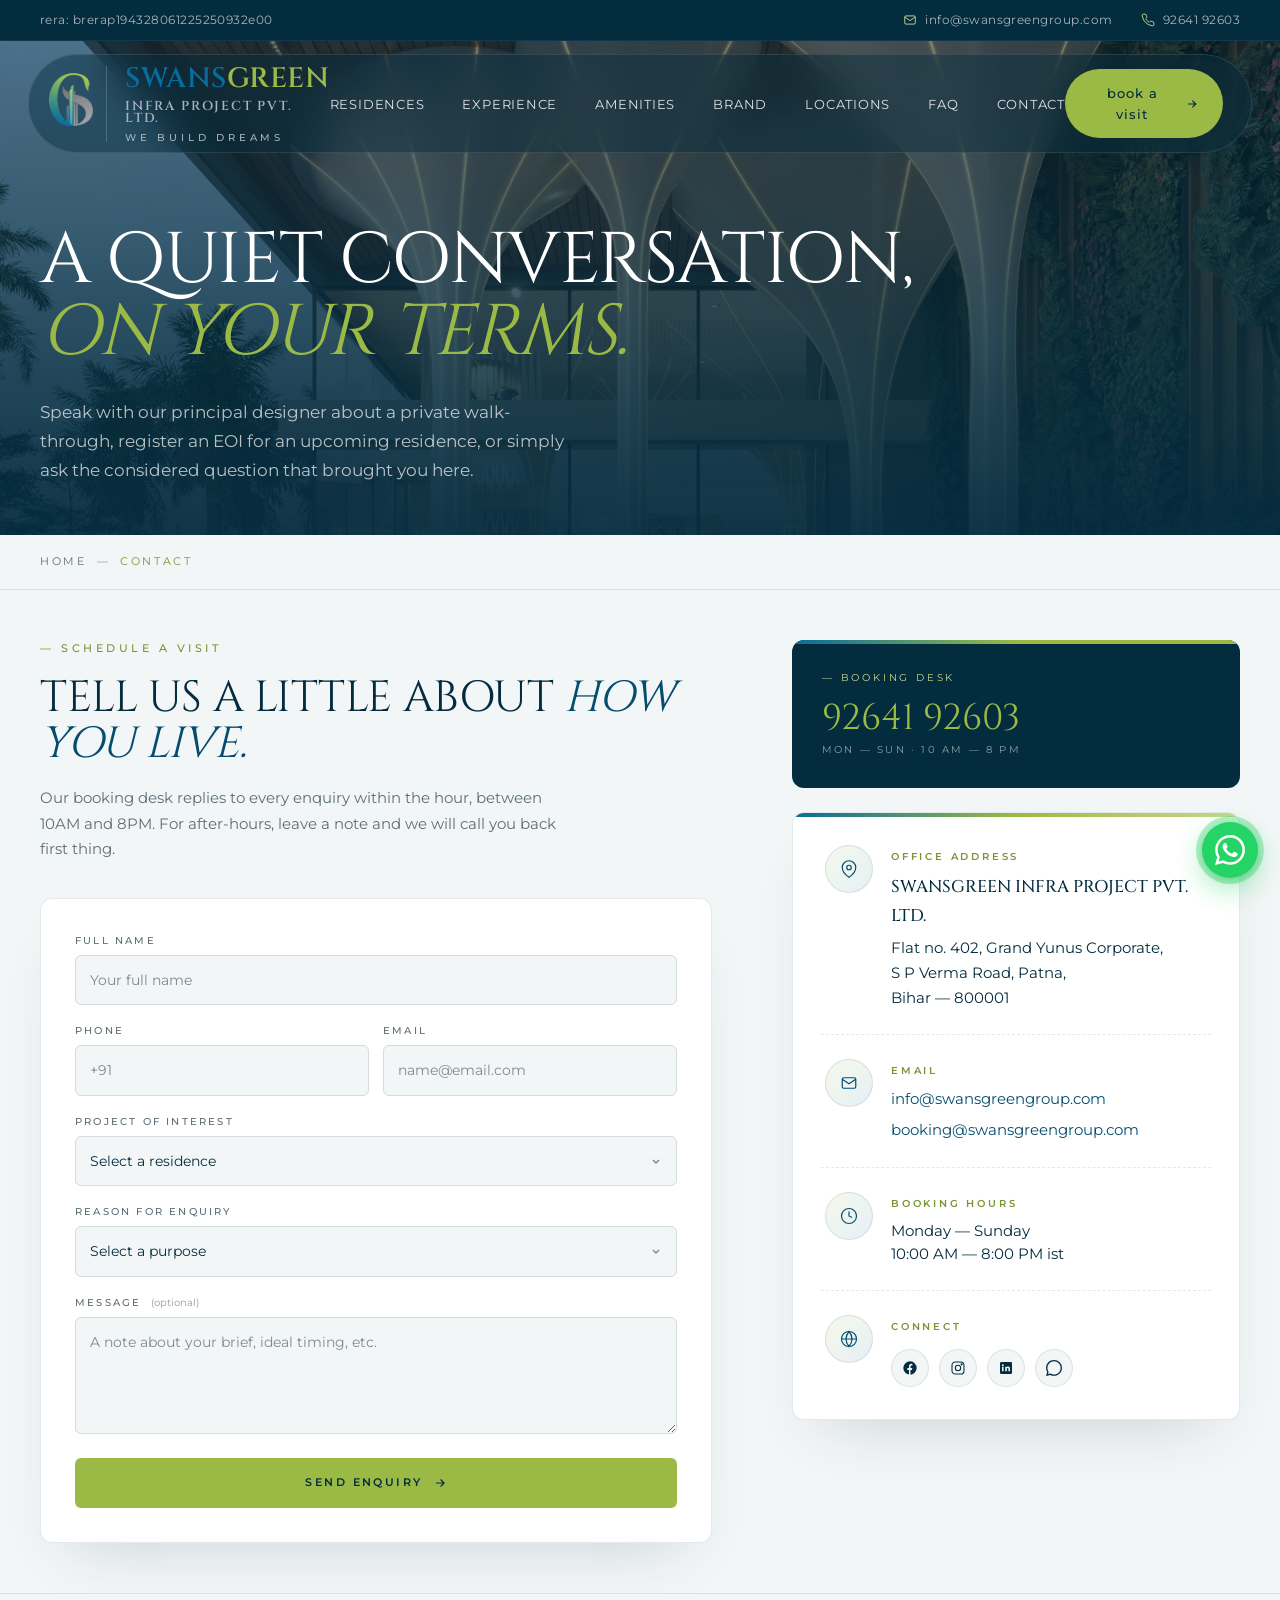
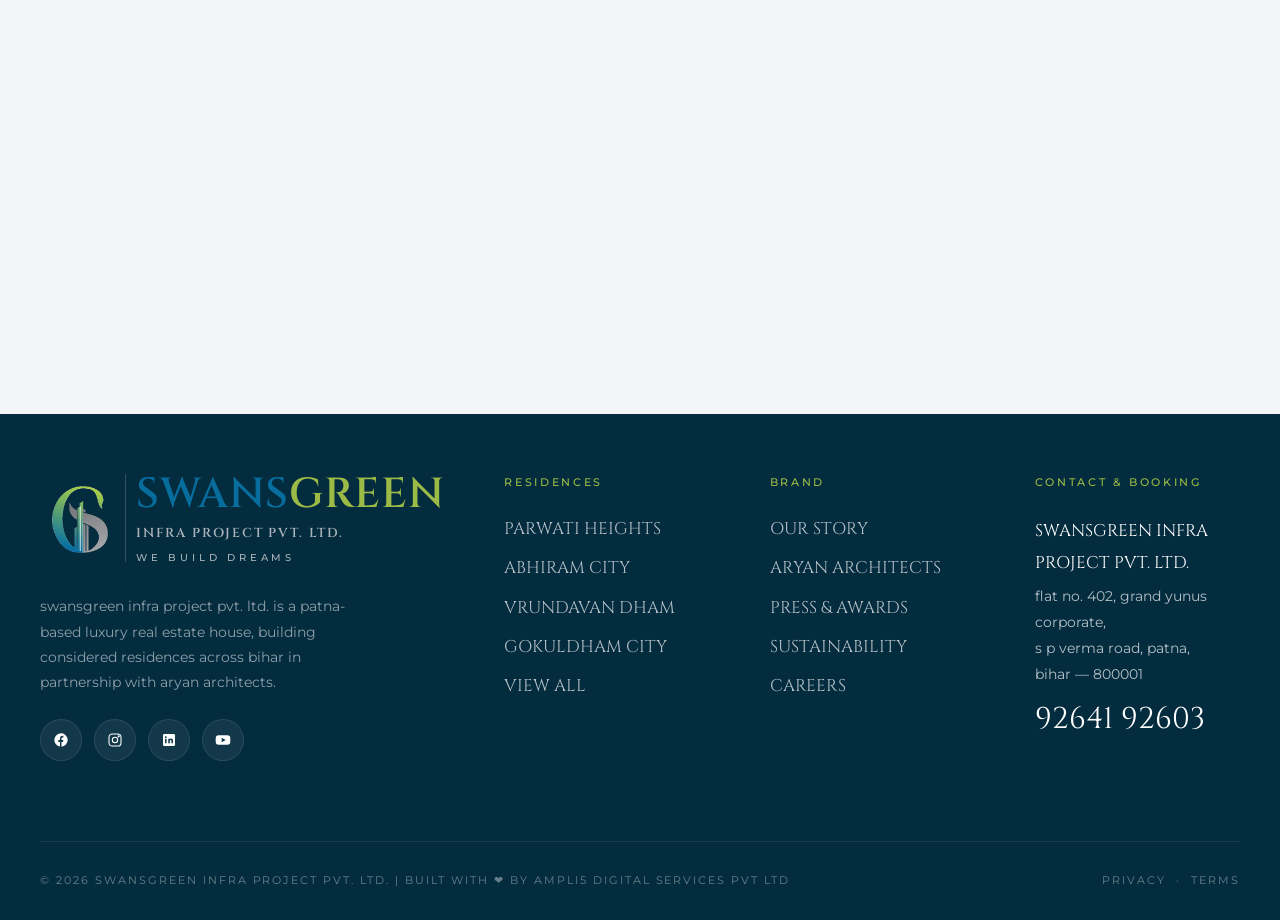
==== commit 905d0b51: "Font issues" ====
--- a/contact.html
+++ b/contact.html
@@ -3,7 +3,7 @@
 <head>
 <meta charset="UTF-8">
 <meta name="viewport" content="width=device-width,initial-scale=1">
-<title>Contact &amp; Booking — Swansgreen Infra | Patna, Bihar</title>
+<title>contact &amp; booking — swansgreen infra | patna, bihar</title>
 <meta name="description" content="Speak with Swansgreen Infra Project Pvt. Ltd. — call 92641 92603, email info@swansgreengroup.com, or visit our office at S P Verma Road, Patna. Booking desk open Mon — Sun, 10AM — 8PM.">
 <link rel="canonical" href="https://swansgreengroup.com/contact.html">
 <meta property="og:title" content="Contact Swansgreen Infra — Patna, Bihar">
@@ -59,7 +59,7 @@
     <div class="container">
         <div class="topstrip-inner">
             <div class="topstrip-left">
-                <span class="ts-rera">RERA: BRERAP194328061225250932E00</span>
+                <span class="ts-rera">rera: brerap194328061225250932e00</span>
             </div>
             <div class="topstrip-right">
                 <a href="mailto:info@swansgreengroup.com" class="ts-link">
@@ -81,9 +81,9 @@
         <a href="index.html" class="brand">
             <span class="brand-mark"><img src="assets/img/t-logo-256.webp" alt="Swansgreen Infra" width="380" height="269"></span>
             <span class="brand-text">
-                <span class="bt-name"><span class="bt-blue">SWANS</span><span class="bt-green">GREEN</span></span>
-                <span class="bt-sub">Infra Project Pvt. Ltd.</span>
-                <span class="bt-tag">We Build Dreams</span>
+                <span class="bt-name"><span class="bt-blue">swans</span><span class="bt-green">green</span></span>
+                <span class="bt-sub">infra project pvt. ltd.</span>
+                <span class="bt-tag">we build dreams</span>
             </span>
         </a>
         <ul class="nav-menu">
@@ -91,29 +91,29 @@
                 <a href="index.html" class="brand brand-mobile">
                     <span class="brand-mark"><img src="assets/img/t-logo-256.webp" alt="Swansgreen Infra" width="380" height="269"></span>
                     <span class="brand-text">
-                        <span class="bt-name"><span class="bt-blue">SWANS</span><span class="bt-green">GREEN</span></span>
-                        <span class="bt-sub">Infra Project Pvt. Ltd.</span>
-                        <span class="bt-tag">— We Build Dreams</span>
+                        <span class="bt-name"><span class="bt-blue">swans</span><span class="bt-green">green</span></span>
+                        <span class="bt-sub">infra project pvt. ltd.</span>
+                        <span class="bt-tag">— we build dreams</span>
                     </span>
                 </a>
             </li>
-            <li><a href="properties.html">Residences</a></li>
-            <li><a href="index.html#experience">Experience</a></li>
-            <li><a href="index.html#amenities">Amenities</a></li>
-            <li><a href="index.html#story">Brand</a></li>
-            <li><a href="index.html#locations">Locations</a></li>
-            <li><a href="index.html#faq">FAQ</a></li>
-            <li><a href="contact.html" aria-current="page">Contact</a></li>
+            <li><a href="properties.html">residences</a></li>
+            <li><a href="index.html#experience">experience</a></li>
+            <li><a href="index.html#amenities">amenities</a></li>
+            <li><a href="index.html#story">brand</a></li>
+            <li><a href="index.html#locations">locations</a></li>
+            <li><a href="index.html#faq">faq</a></li>
+            <li><a href="contact.html" aria-current="page">contact</a></li>
             <li class="nav-menu-cta">
                 <button type="button" class="btn-gold nav-menu-book" data-open-popup="visit">
-                    Book a Visit
+                    book a visit
                     <svg width="14" height="14" viewBox="0 0 24 24" fill="none" stroke="currentColor" stroke-width="2"><path d="M5 12h14m-6-6 6 6-6 6"/></svg>
                 </button>
             </li>
         </ul>
         <div class="nav-cta">
             <button type="button" class="btn-gold" data-open-popup="visit">
-                Book a Visit
+                book a visit
                 <svg width="14" height="14" viewBox="0 0 24 24" fill="none" stroke="currentColor" stroke-width="2"><path d="M5 12h14m-6-6 6 6-6 6"/></svg>
             </button>
         </div>
@@ -129,7 +129,7 @@
         <img src="assets/img/parwati-cam14.webp" alt="" loading="eager" decoding="async">
     </div>
     <div class="container">
-        <h1>A quiet conversation, <em>on your terms.</em></h1>
+        <h1>a quiet conversation, <em>on your terms.</em></h1>
         <p>Speak with our principal designer about a private walk-through, register an EOI for an upcoming residence, or simply ask the considered question that brought you here.</p>
     </div>
 </section>
@@ -140,12 +140,12 @@
         <nav class="breadcrumb" aria-label="Breadcrumb">
             <ol itemscope itemtype="https://schema.org/BreadcrumbList">
                 <li itemprop="itemListElement" itemscope itemtype="https://schema.org/ListItem">
-                    <a itemprop="item" href="index.html"><span itemprop="name">Home</span></a>
+                    <a itemprop="item" href="index.html"><span itemprop="name">home</span></a>
                     <meta itemprop="position" content="1">
                 </li>
                 <li class="sep" aria-hidden="true">—</li>
                 <li itemprop="itemListElement" itemscope itemtype="https://schema.org/ListItem" aria-current="page">
-                    <span itemprop="name">Contact</span>
+                    <span itemprop="name">contact</span>
                     <meta itemprop="position" content="2">
                 </li>
             </ol>
@@ -159,41 +159,41 @@
         <div class="contact-grid">
             <!-- LEFT — Form -->
             <div class="contact-form-wrap reveal">
-                <span class="contact-eyebrow">— Schedule a Visit</span>
-                <h2>Tell us a little about <em>how you live.</em></h2>
+                <span class="contact-eyebrow">— schedule a visit</span>
+                <h2>tell us a little about <em>how you live.</em></h2>
                 <p>Our booking desk replies to every enquiry within the hour, between 10AM and 8PM. For after-hours, leave a note and we will call you back first thing.</p>
 
                 <form class="popup-form contact-page-form" action="thank-you.html" method="get" novalidate>
-                    <label class="popup-field"><span>Full Name</span><input type="text" name="name" required placeholder="Your full name"></label>
+                    <label class="popup-field"><span>full name</span><input type="text" name="name" required placeholder="Your full name"></label>
                     <div class="popup-row">
-                        <label class="popup-field"><span>Phone</span><input type="tel" name="phone" required placeholder="+91 "></label>
-                        <label class="popup-field"><span>Email</span><input type="email" name="email" required placeholder="name@email.com"></label>
-                    </div>
-                    <label class="popup-field"><span>Project of Interest</span>
+                        <label class="popup-field"><span>phone</span><input type="tel" name="phone" required placeholder="+91 "></label>
+                        <label class="popup-field"><span>email</span><input type="email" name="email" required placeholder="name@email.com"></label>
+                    </div>
+                    <label class="popup-field"><span>project of interest</span>
                         <select name="project">
                             <option value="">Select a residence</option>
-                            <option>Parwati Heights</option>
-                            <option>Abhiram City</option>
-                            <option>Vrundavan Dham</option>
-                            <option>Gokuldham City</option>
-                            <option>Not sure — recommend one</option>
+                            <option>parwati heights</option>
+                            <option>abhiram city</option>
+                            <option>vrundavan dham</option>
+                            <option>gokuldham city</option>
+                            <option>not sure — recommend one</option>
                         </select>
                     </label>
-                    <label class="popup-field"><span>Reason for Enquiry</span>
+                    <label class="popup-field"><span>reason for enquiry</span>
                         <select name="purpose">
                             <option value="">Select a purpose</option>
-                            <option>Schedule a private visit</option>
-                            <option>Register an EOI</option>
-                            <option>Request a brochure</option>
-                            <option>NRI buyer enquiry</option>
-                            <option>Press / Media</option>
-                            <option>Career enquiry</option>
-                            <option>Other</option>
+                            <option>schedule a private visit</option>
+                            <option>register an eoi</option>
+                            <option>request a brochure</option>
+                            <option>nri buyer enquiry</option>
+                            <option>press / media</option>
+                            <option>career enquiry</option>
+                            <option>other</option>
                         </select>
                     </label>
-                    <label class="popup-field"><span>Message <i>(optional)</i></span><textarea name="message" rows="4" placeholder="A note about your brief, ideal timing, etc."></textarea></label>
+                    <label class="popup-field"><span>message <i>(optional)</i></span><textarea name="message" rows="4" placeholder="A note about your brief, ideal timing, etc."></textarea></label>
                     <button type="submit" class="popup-submit">
-                        Send Enquiry
+                        send enquiry
                         <svg width="14" height="14" viewBox="0 0 24 24" fill="none" stroke="currentColor" stroke-width="2"><path d="M5 12h14m-6-6 6 6-6 6"/></svg>
                     </button>
                 </form>
@@ -202,10 +202,10 @@
             <!-- RIGHT — Info -->
             <aside class="contact-info reveal">
                 <div class="contact-info-card">
-                    <span class="contact-info-tag">— Booking Desk</span>
+                    <span class="contact-info-tag">— booking desk</span>
                     <a href="tel:+919264192603" class="contact-info-phone">
                         <span class="phone-big">92641 92603</span>
-                        <span class="phone-lbl">Mon — Sun · 10 AM — 8 PM</span>
+                        <span class="phone-lbl">mon — sun · 10 am — 8 pm</span>
                     </a>
                 </div>
 
@@ -215,10 +215,10 @@
                             <svg width="18" height="18" viewBox="0 0 24 24" fill="none" stroke="currentColor" stroke-width="1.6"><path d="M21 10c0 7-9 13-9 13S3 17 3 10a9 9 0 0 1 18 0z"/><circle cx="12" cy="10" r="3"/></svg>
                         </div>
                         <div class="cir-body">
-                            <span class="cir-lbl">Office Address</span>
+                            <span class="cir-lbl">office address</span>
                             <address>
-                                <strong>Swansgreen Infra Project Pvt. Ltd.</strong>
-                                Flat No. 402, Grand Yunus Corporate,<br>
+                                <strong>swansgreen infra project pvt. ltd.</strong>
+                                Flat no. 402, Grand Yunus Corporate,<br>
                                 S P Verma Road, Patna,<br>
                                 Bihar — 800001
                             </address>
@@ -230,7 +230,7 @@
                             <svg width="18" height="18" viewBox="0 0 24 24" fill="none" stroke="currentColor" stroke-width="1.6"><rect x="3" y="5" width="18" height="14" rx="2"/><path d="m3 7 9 6 9-6"/></svg>
                         </div>
                         <div class="cir-body">
-                            <span class="cir-lbl">Email</span>
+                            <span class="cir-lbl">email</span>
                             <a href="mailto:info@swansgreengroup.com" class="cir-link">info@swansgreengroup.com</a>
                             <a href="mailto:booking@swansgreengroup.com" class="cir-link">booking@swansgreengroup.com</a>
                         </div>
@@ -241,8 +241,8 @@
                             <svg width="18" height="18" viewBox="0 0 24 24" fill="none" stroke="currentColor" stroke-width="1.6"><circle cx="12" cy="12" r="10"/><path d="M12 6v6l4 2"/></svg>
                         </div>
                         <div class="cir-body">
-                            <span class="cir-lbl">Booking Hours</span>
-                            <p>Monday — Sunday<br>10:00 AM — 8:00 PM IST</p>
+                            <span class="cir-lbl">booking hours</span>
+                            <p>Monday — Sunday<br>10:00 AM — 8:00 PM ist</p>
                         </div>
                     </div>
 
@@ -251,7 +251,7 @@
                             <svg width="18" height="18" viewBox="0 0 24 24" fill="none" stroke="currentColor" stroke-width="1.6"><circle cx="12" cy="12" r="10"/><path d="M2 12h20M12 2a15.3 15.3 0 0 1 4 10 15.3 15.3 0 0 1-4 10 15.3 15.3 0 0 1-4-10 15.3 15.3 0 0 1 4-10z"/></svg>
                         </div>
                         <div class="cir-body">
-                            <span class="cir-lbl">Connect</span>
+                            <span class="cir-lbl">connect</span>
                             <div class="socials cir-socials">
                                 <a href="#" aria-label="Facebook"><svg width="16" height="16" viewBox="0 0 24 24" fill="currentColor"><path d="M22 12a10 10 0 1 0-11.55 9.88v-7H8v-3h2.45V9.42c0-2.42 1.45-3.76 3.66-3.76.71 0 1.45.13 1.45.13v2.4h-1.22c-1.21 0-1.59.75-1.59 1.52V12h2.7l-.43 3h-2.27v7A10 10 0 0 0 22 12z"/></svg></a>
                                 <a href="#" aria-label="Instagram"><svg width="16" height="16" viewBox="0 0 24 24" fill="none" stroke="currentColor" stroke-width="1.6"><rect x="3" y="3" width="18" height="18" rx="5"/><circle cx="12" cy="12" r="4"/><circle cx="17.5" cy="6.5" r=".8" fill="currentColor"/></svg></a>
@@ -281,12 +281,12 @@
                 <a href="index.html" class="brand">
                     <span class="brand-mark"><img src="assets/img/t-logo-256.webp" alt="Swansgreen Infra" loading="lazy" decoding="async" width="380" height="269"></span>
                     <span class="brand-text">
-                        <span class="bt-name"><span class="bt-blue">SWANS</span><span class="bt-green">GREEN</span></span>
-                        <span class="bt-sub">Infra Project Pvt. Ltd.</span>
-                        <span class="bt-tag">We Build Dreams</span>
+                        <span class="bt-name"><span class="bt-blue">swans</span><span class="bt-green">green</span></span>
+                        <span class="bt-sub">infra project pvt. ltd.</span>
+                        <span class="bt-tag">we build dreams</span>
                     </span>
                 </a>
-                <p>Swansgreen Infra Project Pvt. Ltd. is a Patna-based luxury real estate house, building considered residences across Bihar in partnership with Aryan Architects.</p>
+                <p>swansgreen infra project pvt. ltd. is a patna-based luxury real estate house, building considered residences across bihar in partnership with aryan architects.</p>
                 <div class="socials">
                     <a href="#" aria-label="Facebook"><svg width="16" height="16" viewBox="0 0 24 24" fill="currentColor"><path d="M22 12a10 10 0 1 0-11.55 9.88v-7H8v-3h2.45V9.42c0-2.42 1.45-3.76 3.66-3.76.71 0 1.45.13 1.45.13v2.4h-1.22c-1.21 0-1.59.75-1.59 1.52V12h2.7l-.43 3h-2.27v7A10 10 0 0 0 22 12z"/></svg></a>
                     <a href="#" aria-label="Instagram"><svg width="16" height="16" viewBox="0 0 24 24" fill="none" stroke="currentColor" stroke-width="1.6"><rect x="3" y="3" width="18" height="18" rx="5"/><circle cx="12" cy="12" r="4"/><circle cx="17.5" cy="6.5" r=".8" fill="currentColor"/></svg></a>
@@ -296,42 +296,42 @@
             </div>
 
             <div class="foot-col">
-                <h4 class="foot-h">Residences</h4>
+                <h4 class="foot-h">residences</h4>
                 <ul>
-                    <li><a href="property-detail.html">Parwati Heights</a></li>
-                    <li><a href="property-detail.html">Abhiram City</a></li>
-                    <li><a href="property-detail.html">Vrundavan Dham</a></li>
-                    <li><a href="property-detail.html">Gokuldham City</a></li>
-                    <li><a href="properties.html">View All</a></li>
+                    <li><a href="property-detail.html">parwati heights</a></li>
+                    <li><a href="property-detail.html">abhiram city</a></li>
+                    <li><a href="property-detail.html">vrundavan dham</a></li>
+                    <li><a href="property-detail.html">gokuldham city</a></li>
+                    <li><a href="properties.html">view all</a></li>
                 </ul>
             </div>
 
             <div class="foot-col">
-                <h4 class="foot-h">Brand</h4>
+                <h4 class="foot-h">brand</h4>
                 <ul>
-                    <li><a href="index.html#story">Our Story</a></li>
-                    <li><a href="#">Aryan Architects</a></li>
-                    <li><a href="#">Press &amp; Awards</a></li>
-                    <li><a href="#">Sustainability</a></li>
-                    <li><a href="#">Careers</a></li>
+                    <li><a href="index.html#story">our story</a></li>
+                    <li><a href="#">aryan architects</a></li>
+                    <li><a href="#">press &amp; awards</a></li>
+                    <li><a href="#">sustainability</a></li>
+                    <li><a href="#">careers</a></li>
                 </ul>
             </div>
 
             <div class="foot-col">
-                <h4 class="foot-h">Contact &amp; Booking</h4>
+                <h4 class="foot-h">contact &amp; booking</h4>
                 <address>
-                    <strong>Swansgreen Infra Project Pvt. Ltd.</strong>
-                    Flat No. 402, Grand Yunus Corporate,<br>
-                    S P Verma Road, Patna,<br>
-                    Bihar — 800001
+                    <strong>swansgreen infra project pvt. ltd.</strong>
+                    flat no. 402, grand yunus corporate,<br>
+                    s p verma road, patna,<br>
+                    bihar — 800001
                     <a href="tel:+919264192603" class="phone">92641 92603</a>
                 </address>
             </div>
         </div>
 
         <div class="foot-bottom">
-            <span>© 2026 Swansgreen Infra Project Pvt. Ltd. | Built with ❤ by <a href="https://www.ampli5.digital/" target="_blank" rel="noopener">Ampli5 Digital Services Pvt Ltd</a></span>
-            <span><a href="#">Privacy</a> &nbsp;·&nbsp; <a href="#">Terms</a></span>
+            <span>© 2026 swansgreen infra project pvt. ltd. | built with ❤ by <a href="https://www.ampli5.digital/" target="_blank" rel="noopener">ampli5 digital services pvt ltd</a></span>
+            <span><a href="#">privacy</a> &nbsp;·&nbsp; <a href="#">terms</a></span>
         </div>
     </div>
 </footer>
@@ -357,43 +357,43 @@
             <aside class="popup-aside">
                 <img src="assets/img/parwati-river.webp" alt="" loading="lazy">
                 <div class="popup-aside-body">
-                    <span class="popup-aside-tag">— Private Booking</span>
-                    <h3>A quiet conversation, on your terms.</h3>
-                    <p>Our principal designer will personally walk you through the model home, the material palette, and the floor plates that match your brief.</p>
+                    <span class="popup-aside-tag">— private booking</span>
+                    <h3>a quiet conversation, on your terms.</h3>
+                    <p>our principal designer will personally walk you through the model home, the material palette, and the floor plates that match your brief.</p>
                     <div class="popup-aside-meta">
-                        <span>Mon — Sun</span><span>10 AM — 8 PM</span>
+                        <span>mon — sun</span><span>10 am — 8 pm</span>
                     </div>
                 </div>
             </aside>
             <div class="popup-form-wrap">
-                <h4 id="popup-visit-title" class="popup-title">Schedule Your Visit</h4>
-                <p class="popup-sub">Leave your details — our booking desk will call you back within the hour.</p>
+                <h4 id="popup-visit-title" class="popup-title">schedule your visit</h4>
+                <p class="popup-sub">leave your details — our booking desk will call you back within the hour.</p>
                 <form class="popup-form" action="thank-you.html" method="get" novalidate>
-                    <label class="popup-field"><span>Full Name</span><input type="text" name="name" required placeholder="Your full name"></label>
+                    <label class="popup-field"><span>full name</span><input type="text" name="name" required placeholder="Your full name"></label>
                     <div class="popup-row">
-                        <label class="popup-field"><span>Phone</span><input type="tel" name="phone" required placeholder="+91 "></label>
-                        <label class="popup-field"><span>Email</span><input type="email" name="email" required placeholder="name@email.com"></label>
-                    </div>
-                    <label class="popup-field"><span>Project of Interest</span>
+                        <label class="popup-field"><span>phone</span><input type="tel" name="phone" required placeholder="+91 "></label>
+                        <label class="popup-field"><span>email</span><input type="email" name="email" required placeholder="name@email.com"></label>
+                    </div>
+                    <label class="popup-field"><span>project of interest</span>
                         <select name="project">
-                            <option value="">Select a residence</option>
-                            <option>Parwati Heights</option>
-                            <option>Abhiram City</option>
-                            <option>Vrundavan Dham</option>
-                            <option>Gokuldham City</option>
-                            <option>Not sure — recommend one</option>
+                            <option value="">select a residence</option>
+                            <option>parwati heights</option>
+                            <option>abhiram city</option>
+                            <option>vrundavan dham</option>
+                            <option>gokuldham city</option>
+                            <option>not sure — recommend one</option>
                         </select>
                     </label>
-                    <label class="popup-field"><span>Message <i>(optional)</i></span><textarea name="message" rows="3" placeholder="A note about your brief, ideal timing, etc."></textarea></label>
+                    <label class="popup-field"><span>message <i>(optional)</i></span><textarea name="message" rows="3" placeholder="A note about your brief, ideal timing, etc."></textarea></label>
                     <button type="submit" class="popup-submit">
-                        Request Visit
+                        request visit
                         <svg width="14" height="14" viewBox="0 0 24 24" fill="none" stroke="currentColor" stroke-width="2"><path d="M5 12h14m-6-6 6 6-6 6"/></svg>
                     </button>
                 </form>
                 <div class="popup-success" hidden>
                     <svg width="56" height="56" viewBox="0 0 24 24" fill="none" stroke="currentColor" stroke-width="1.5"><circle cx="12" cy="12" r="10"/><path d="m9 12 2 2 4-4"/></svg>
-                    <h4>Thank you.</h4>
-                    <p>Our booking desk will reach out shortly. Look out for a call from <strong>+91 92641 92603</strong>.</p>
+                    <h4>thank you.</h4>
+                    <p>our booking desk will reach out shortly. look out for a call from <strong>+91 92641 92603</strong>.</p>
                 </div>
             </div>
         </div>
--- a/assets/css/style.css
+++ b/assets/css/style.css
@@ -35,6 +35,42 @@
 a{color:inherit;text-decoration:none}
 button{font:inherit;cursor:pointer;border:none;background:none;color:inherit}
 ::selection{background:var(--leaf);color:var(--ink)}
+
+/* ---------- Caps-font normalization ----------
+   Trajan Pro / Felix Titling / Cinzel only have uppercase glyphs and render
+   "lowercase" as small-caps, which makes the first letter of each word look
+   larger than the rest. Every element using --serif or --display is forced
+   to uppercase so the typography is symmetric on every device. */
+.hero-h1,.hero-h1 .accent,.hero-projects a,.search-cell .val,.hero-card .lbl,
+.hero-card-feature .meta h4,.hero-card-feature .meta .hcf-title,
+.section-head h2,.section-head h2 em,
+.manifesto-copy h1,.manifesto-copy h2,.manifesto-copy h3,
+.manifesto-copy h1 em,.manifesto-copy h2 em,.manifesto-copy h3 em,
+.ps-title,.ps-title em,.ps-tag,.ps-stats em,
+.rr-body h3,
+.prop-card .meta h3,
+.exp-mt-body h3,.exp-mt-body h3 em,.exp-mt-body .exp-mt-tag,
+.am-item .am-name,
+.loc-card h4,
+.story-copy h3,.story-copy h3 em,
+.vox-name,.vox-heading,.vox-heading em,
+.cta-inner h2,.cta-inner h2 em,
+.foot-col ul a,.foot-col address strong,
+.popup-aside h3,.popup-title,.popup-success h4,
+.listing-hero h1,.listing-hero h1 em,
+.listing-card .lc-body h3,.listing-card .lc-body .lc-price,
+.detail-hero h1,.detail-hero h1 em,
+.gallery .g .g-more,
+.detail-section h2,
+.spec-grid .s .v,
+.amen-list li,
+.contact-card h3,.contact-card .contact-form-success h4,
+.clients-head h2,.clients-head h2 em,.client-name,
+.faq-head h2,.faq-head h2 em,.faq-q,
+.contact-form-wrap h2,.contact-form-wrap h2 em,
+.cir-body address strong,
+.thanks h1,.thanks-step h3,
+.nav-menu a{text-transform:uppercase}
 
 /* ---------- Utility ---------- */
 .container{width:100%;max-width:1480px;margin:0 auto;padding:0 40px}
@@ -135,7 +171,7 @@
 .hero-grid{position:relative;z-index:2;display:grid;grid-template-columns:1.4fr 1fr;gap:60px;align-items:end;min-height:calc(100vh - 280px)}
 .hero-lead .eyebrow{display:inline-flex;align-items:center;gap:14px;margin-bottom:32px}
 .hero-lead .eyebrow::before{content:"";width:48px;height:1px;background:var(--leaf)}
-.hero-h1{font-family:var(--display);font-size:clamp(44px,6.8vw,118px);line-height:.92;font-weight:400;letter-spacing:-.02em;margin-bottom:32px}
+.hero-h1{font-family:var(--display);font-size:clamp(44px,6.8vw,118px);line-height:.92;font-weight:400;letter-spacing:-.02em;margin-bottom:32px;text-transform:uppercase}
 .hero-h1 .accent{font-family:var(--serif);font-style:italic;font-weight:300;color:var(--leaf);display:block}
 .hero-h1 .line{display:block;overflow:hidden}
 .hero-sub{max-width:520px;color:rgba(255,255,255,.72);font-size:17px;line-height:1.7;margin-bottom:40px;letter-spacing:.01em}
@@ -189,7 +225,7 @@
 section{position:relative;padding:50px 0}
 .section-head{display:flex;align-items:flex-end;justify-content:space-between;gap:60px;margin-bottom:20px}
 .section-head .left{max-width:680px}
-.section-head h2{font-family:var(--serif);font-size:clamp(32px,4.2vw,62px);line-height:1.04;font-weight:300;color:var(--ink);letter-spacing:-.015em;margin-top:18px}
+.section-head h2{font-family:var(--serif);font-size:clamp(32px,4.2vw,62px);line-height:1.04;font-weight:300;color:var(--ink);letter-spacing:-.015em;margin-top:18px;text-transform:uppercase}
 .section-head h2 em{font-family:var(--display);color:var(--leaf);font-style:normal;font-weight:400}
 .section-head .right{max-width:380px;color:var(--txt-mute);font-size:15px;line-height:1.7;padding-bottom:8px}
 
@@ -206,13 +242,27 @@
 .manifesto-vis .b img{width:100%;height:100%;object-fit:cover}
 .manifesto-vis .badge{position:absolute;top:-30px;left:-30px;width:140px;height:140px;border-radius:50%;background:var(--ink);color:#fff;display:grid;place-items:center;text-align:center;font-family:var(--mono);font-size:10px;letter-spacing:.24em;line-height:1.4;box-shadow:0 20px 40px rgba(4,44,63,.3)}
 .manifesto-vis .badge strong{display:block;font-family:var(--display);font-size:38px;color:var(--leaf);font-weight:400;letter-spacing:0;margin-top:6px}
-.manifesto-copy h1,.manifesto-copy h2,.manifesto-copy h3{font-family:var(--serif);font-size:clamp(28px,3.6vw,52px);font-weight:300;line-height:1.08;color:var(--ink);margin:24px 0 32px;letter-spacing:-.012em}
+.manifesto-copy h1,.manifesto-copy h2,.manifesto-copy h3{font-family:var(--serif);font-size:clamp(28px,3.6vw,52px);font-weight:300;line-height:1.08;color:var(--ink);margin:24px 0 32px;letter-spacing:-.012em;text-transform:uppercase}
 .manifesto-copy h1 em,.manifesto-copy h2 em,.manifesto-copy h3 em{font-family:var(--display);color:var(--teal);font-style:normal}
 .manifesto-copy p{color:var(--txt-mute);font-size:16px;line-height:1.8;max-width:520px;margin-bottom:18px}
-.manifesto-stats{display:grid;grid-template-columns:repeat(3,1fr);gap:30px;margin-top:48px;padding-top:48px;border-top:1px solid var(--line-dark)}
-.manifesto-stats .s .n{font-family:var(--display);font-size:54px;color:var(--ink);line-height:1}
-.manifesto-stats .s .n sup{color:var(--leaf);font-size:22px;vertical-align:top}
-.manifesto-stats .s .l{font-family:var(--mono);font-size:11px;letter-spacing:.24em;text-transform:uppercase;color:var(--txt-mute);margin-top:10px}
+.manifesto-stats{display:grid;grid-template-columns:repeat(3,1fr);gap:18px;margin-top:40px;padding-top:0;border-top:none;position:relative}
+.manifesto-stats .s{position:relative;padding:28px 22px 24px;background:#fff;border:1px solid var(--line-dark);border-radius:12px;overflow:hidden;transition:transform .45s var(--ease),box-shadow .45s var(--ease),border-color .45s var(--ease)}
+.manifesto-stats .s::before{content:"";position:absolute;top:0;left:0;right:0;height:3px;background:linear-gradient(90deg,var(--teal),var(--leaf));transform:scaleX(.3);transform-origin:left;transition:transform .55s var(--ease)}
+.manifesto-stats .s::after{content:"";position:absolute;top:-40px;right:-40px;width:140px;height:140px;border-radius:50%;background:radial-gradient(circle,rgba(7,109,156,.08),transparent 70%);opacity:0;transition:opacity .5s var(--ease);pointer-events:none}
+.manifesto-stats .s:nth-child(2)::after{background:radial-gradient(circle,rgba(154,186,69,.10),transparent 70%)}
+.manifesto-stats .s:nth-child(3)::after{background:radial-gradient(circle,rgba(7,109,156,.08),transparent 70%)}
+.manifesto-stats .s:hover{transform:translateY(-4px);box-shadow:0 20px 40px -18px rgba(0,0,0,.18);border-color:transparent}
+.manifesto-stats .s:hover::before{transform:scaleX(1)}
+.manifesto-stats .s:hover::after{opacity:1}
+.manifesto-stats .s .n{font-family:var(--display);font-size:48px;color:var(--teal);line-height:1;font-weight:600;letter-spacing:-.01em;display:inline-flex;align-items:flex-start}
+.manifesto-stats .s:nth-child(2) .n{color:var(--leaf)}
+.manifesto-stats .s .n sup{color:var(--leaf);font-size:18px;vertical-align:top;margin-left:2px;font-weight:500}
+.manifesto-stats .s:nth-child(2) .n sup{color:var(--teal)}
+.manifesto-stats .s .l{font-family:var(--display);font-size:13px;letter-spacing:.1em;text-transform:uppercase;color:var(--ink);margin-top:14px;font-weight:600;position:relative;padding-bottom:12px}
+.manifesto-stats .s .l::after{content:"";position:absolute;left:0;bottom:0;width:28px;height:2px;background:var(--leaf);transition:width .4s var(--ease)}
+.manifesto-stats .s:nth-child(2) .l::after{background:var(--teal)}
+.manifesto-stats .s:hover .l::after{width:48px}
+.manifesto-stats .s .d{font-family:var(--sans);font-size:12.5px;line-height:1.55;color:var(--txt-mute);margin-top:10px;max-width:240px}
 
 /* ---------- Projects Showcase — editorial alternating spread ---------- */
 .projects-showcase{position:relative;background:var(--bone);padding:50px 0 50px;overflow:hidden}
@@ -347,7 +397,7 @@
 .rr-tag{display:inline-flex;align-items:center;gap:8px;align-self:flex-start;font-family:var(--mono);font-size:10px;letter-spacing:.22em;text-transform:uppercase;color:var(--leaf-deep);padding:4px 0}
 .rr-tag .dot{width:6px;height:6px;border-radius:50%;background:var(--leaf);box-shadow:0 0 0 4px rgba(155,187,70,.18)}
 .rr-tag-mute{color:var(--silver-deep)}
-.rr-body h3{font-family:var(--serif);font-size:32px;font-weight:400;letter-spacing:-.01em;color:var(--ink);line-height:1.05}
+.rr-body h3{font-family:var(--serif);font-size:32px;font-weight:400;letter-spacing:-.01em;color:var(--ink);line-height:1.05;text-transform:uppercase}
 .rr-body p{font-size:14px;color:var(--txt-mute);font-family:var(--sans)}
 .rr-meta{display:flex;gap:32px;justify-content:flex-end;color:var(--txt-mute);font-family:var(--mono);font-size:10px;letter-spacing:.2em;text-transform:uppercase;text-align:right}
 .rr-meta .rr-spec{display:flex;flex-direction:column;gap:4px}
@@ -380,7 +430,7 @@
 .prop-card .meta{position:absolute;left:28px;right:28px;bottom:28px;z-index:2}
 .prop-card .meta .pill{display:inline-flex;align-items:center;gap:8px;padding:6px 14px;background:rgba(255,255,255,.12);backdrop-filter:blur(12px);-webkit-backdrop-filter:blur(12px);border:1px solid rgba(255,255,255,.18);border-radius:100px;font-family:var(--mono);font-size:10px;letter-spacing:.2em;text-transform:uppercase;color:#fff;margin-bottom:14px}
 .prop-card .meta .pill .dot{width:6px;height:6px;border-radius:50%;background:var(--leaf)}
-.prop-card .meta h3{font-family:var(--serif);font-size:26px;font-weight:400;letter-spacing:-.005em;margin-bottom:6px}
+.prop-card .meta h3{font-family:var(--serif);font-size:26px;font-weight:400;letter-spacing:-.005em;margin-bottom:6px;text-transform:uppercase}
 .prop-card .meta .loc{font-family:var(--mono);font-size:11px;letter-spacing:.18em;color:rgba(255,255,255,.6);text-transform:uppercase}
 .prop-card .meta .specs{display:flex;gap:24px;margin-top:18px;color:rgba(255,255,255,.78);font-size:13px}
 .prop-card .meta .specs span{display:inline-flex;align-items:center;gap:6px}
@@ -430,7 +480,7 @@
 /* Body / caption side */
 .exp-mt-body{padding:0 50px;display:flex;flex-direction:column;gap:12px}
 .exp-mt-time{font-family:var(--display);font-size:42px;color:var(--ink);letter-spacing:-.01em;line-height:1;margin-bottom:6px;background:linear-gradient(135deg,var(--teal-deep),var(--leaf-deep));-webkit-background-clip:text;background-clip:text;-webkit-text-fill-color:transparent}
-.exp-mt-body h3{font-family:var(--serif);font-size:30px;font-weight:300;letter-spacing:-.01em;line-height:1.1;color:var(--ink);max-width:420px}
+.exp-mt-body h3{font-family:var(--serif);font-size:30px;font-weight:300;letter-spacing:-.01em;line-height:1.1;color:var(--ink);max-width:420px;text-transform:uppercase}
 .exp-mt-body h3 em{font-family:var(--display);font-style:normal;font-weight:400;color:var(--teal-deep);transition:color .5s var(--ease)}
 .exp-mt:hover .exp-mt-body h3 em{color:var(--leaf-deep)}
 .exp-mt-body p{font-size:15px;color:var(--txt-mute);line-height:1.7;max-width:420px;margin-top:6px}
@@ -530,7 +580,7 @@
 .story-copy{padding:140px 90px;display:flex;flex-direction:column;justify-content:center;background:var(--bone);position:relative}
 .story-copy::before{content:"";position:absolute;top:60px;left:90px;width:60px;height:1px;background:var(--leaf)}
 .story-copy .quote-mark{font-family:var(--display);font-size:120px;color:var(--leaf);line-height:.5;height:50px}
-.story-copy h3{font-family:var(--serif);font-size:clamp(26px,2.8vw,42px);font-weight:300;line-height:1.18;color:var(--ink);margin:24px 0 32px;letter-spacing:-.01em}
+.story-copy h3{font-family:var(--serif);font-size:clamp(26px,2.8vw,42px);font-weight:300;line-height:1.18;color:var(--ink);margin:24px 0 32px;letter-spacing:-.01em;text-transform:uppercase}
 .story-copy h3 em{font-family:var(--display);font-style:normal;color:var(--teal-deep)}
 .story-copy p{color:var(--txt-mute);font-size:15px;line-height:1.85;margin-bottom:18px;max-width:480px}
 .story-vert-label{position:absolute;right:50px;top:50%;transform:translateY(-50%) rotate(90deg);transform-origin:center;font-family:var(--mono);font-size:11px;letter-spacing:.4em;color:rgba(255,255,255,.6);text-transform:uppercase;z-index:3}
@@ -658,7 +708,7 @@
 .cta-inner{position:relative;z-index:2;text-align:center;max-width:920px;margin:0 auto}
 .cta-inner .eyebrow{display:inline-flex;align-items:center;gap:14px;justify-content:center}
 .cta-inner .eyebrow::before,.cta-inner .eyebrow::after{content:"";width:48px;height:1px;background:var(--leaf)}
-.cta-inner h2{font-family:var(--display);font-size:clamp(38px,5.6vw,86px);font-weight:400;line-height:1;letter-spacing:-.02em;margin:32px 0 28px}
+.cta-inner h2{font-family:var(--display);font-size:clamp(38px,5.6vw,86px);font-weight:400;line-height:1;letter-spacing:-.02em;margin:32px 0 28px;text-transform:uppercase}
 .cta-inner h2 em{font-family:var(--serif);font-style:italic;color:var(--leaf);font-weight:300}
 .cta-inner p{font-size:17px;color:rgba(255,255,255,.72);max-width:580px;margin:0 auto 48px;line-height:1.7}
 .cta-actions{display:flex;gap:18px;justify-content:center;flex-wrap:wrap}
@@ -701,7 +751,7 @@
 .popup-aside::after{content:"";position:absolute;inset:0;background:linear-gradient(180deg,rgba(4,44,63,.35) 0%,rgba(4,44,63,.92) 90%)}
 .popup-aside-body{position:relative;z-index:2;padding:48px 40px 44px}
 .popup-aside-tag{font-family:var(--mono);font-size:11px;letter-spacing:.28em;color:var(--leaf-soft);text-transform:uppercase;display:inline-block;margin-bottom:18px;font-weight:500}
-.popup-aside h3{font-family:var(--serif);font-size:28px;font-weight:300;line-height:1.1;letter-spacing:-.01em;color:#fff;margin-bottom:18px}
+.popup-aside h3{font-family:var(--serif);font-size:28px;font-weight:300;line-height:1.1;letter-spacing:-.01em;color:#fff;margin-bottom:18px;text-transform:uppercase}
 .popup-aside p{font-size:14px;line-height:1.7;color:rgba(255,255,255,.74);margin-bottom:28px}
 .popup-aside-meta{display:flex;gap:18px;padding-top:18px;border-top:1px solid rgba(255,255,255,.14);font-family:var(--mono);font-size:10px;letter-spacing:.22em;color:rgba(255,255,255,.78);text-transform:uppercase}
 
@@ -751,7 +801,7 @@
 /* ---------- Property Listing Page ---------- */
 .listing-hero{padding:160px 0 50px;background:var(--ink);color:#fff;position:relative;overflow:hidden}
 .listing-hero::before{content:"";position:absolute;top:0;right:-200px;width:800px;height:800px;border-radius:50%;background:radial-gradient(circle,rgba(7,109,156,.16) 0%,transparent 70%);pointer-events:none}
-.listing-hero h1{font-family:var(--display);font-size:clamp(44px,5.6vw,100px);line-height:1;font-weight:400;letter-spacing:-.02em;max-width:980px;margin-top:24px}
+.listing-hero h1{font-family:var(--display);font-size:clamp(44px,5.6vw,100px);line-height:1;font-weight:400;letter-spacing:-.02em;max-width:980px;margin-top:24px;text-transform:uppercase}
 .listing-hero h1 em{font-family:var(--serif);font-style:italic;color:var(--leaf);font-weight:300}
 .listing-hero p{max-width:540px;color:rgba(255,255,255,.7);margin-top:30px;font-size:17px;line-height:1.7}
 .listing-hero .container{position:relative;z-index:2}
@@ -796,7 +846,7 @@
 .listing-card .lc-img .lc-fav:hover{background:var(--leaf)}
 .listing-card .lc-body{padding:28px}
 .listing-card .lc-body .lc-loc{font-family:var(--mono);font-size:10px;letter-spacing:.2em;color:var(--txt-mute);text-transform:uppercase;margin-bottom:8px}
-.listing-card .lc-body h3{font-family:var(--serif);font-size:26px;font-weight:400;letter-spacing:-.005em;margin-bottom:8px}
+.listing-card .lc-body h3{font-family:var(--serif);font-size:26px;font-weight:400;letter-spacing:-.005em;margin-bottom:8px;text-transform:uppercase}
 .listing-card .lc-body .lc-price{font-family:var(--display);font-size:24px;color:var(--teal-deep);margin-bottom:18px}
 .listing-card .lc-body .lc-price .from{font-size:11px;font-family:var(--mono);letter-spacing:.18em;color:var(--txt-mute);margin-right:6px;text-transform:uppercase}
 .listing-card .lc-specs{display:flex;justify-content:space-between;padding-top:18px;border-top:1px solid var(--line-dark);font-size:13px;color:var(--txt-mute)}
@@ -823,7 +873,7 @@
 .detail-hero.has-image .detail-meta .row .v{font-family:var(--serif);font-size:18px;letter-spacing:0;text-transform:none;color:#fff;font-weight:400}
 .detail-hero .breadcrumb{margin-bottom:24px}
 .detail-hero-grid{display:grid;grid-template-columns:1.3fr 1fr;gap:60px;align-items:flex-end;margin-bottom:0}
-.detail-hero h1{font-family:var(--display);font-size:clamp(38px,4.4vw,78px);line-height:1;font-weight:400;letter-spacing:-.02em;color:var(--ink);margin-top:18px}
+.detail-hero h1{font-family:var(--display);font-size:clamp(38px,4.4vw,78px);line-height:1;font-weight:400;letter-spacing:-.02em;color:var(--ink);margin-top:18px;text-transform:uppercase}
 .detail-hero h1 em{font-family:var(--serif);font-style:italic;color:var(--teal-deep);font-weight:300}
 .detail-hero .pill-row{display:flex;gap:10px;flex-wrap:wrap;margin-bottom:0}
 .detail-hero .pill-row span{padding:6px 14px;border:1px solid var(--line-dark);border-radius:100px;font-family:var(--mono);font-size:10px;letter-spacing:.2em;color:var(--ink);text-transform:uppercase}
@@ -869,7 +919,7 @@
 .detail-body-grid{display:grid;grid-template-columns:1.6fr 1fr;gap:80px;align-items:flex-start}
 .detail-section{margin-bottom:80px}
 .detail-section .eyebrow{margin-bottom:14px;display:inline-block}
-.detail-section h2{font-family:var(--serif);font-size:36px;font-weight:300;line-height:1.1;color:var(--ink);margin-bottom:28px;letter-spacing:-.01em}
+.detail-section h2{font-family:var(--serif);font-size:36px;font-weight:300;line-height:1.1;color:var(--ink);margin-bottom:28px;letter-spacing:-.01em;text-transform:uppercase}
 .detail-section p{font-size:16px;line-height:1.85;color:var(--txt-mute);margin-bottom:18px}
 .spec-grid{display:grid;grid-template-columns:repeat(3,1fr);gap:0;margin-top:32px;border-top:1px solid var(--line-dark)}
 .spec-grid .s{padding:24px 0;border-bottom:1px solid var(--line-dark);padding-right:20px}
@@ -884,7 +934,7 @@
 .contact-card{background:var(--ink);color:#fff;border-radius:8px;padding:32px;position:relative;overflow:hidden;position:sticky;top:90px}
 .contact-card::before{content:"";position:absolute;top:0;left:0;right:0;height:4px;background:linear-gradient(90deg,var(--teal),var(--leaf),var(--leaf))}
 .contact-card-tag{font-family:var(--mono);font-size:10px;letter-spacing:.28em;color:var(--leaf-soft);text-transform:uppercase;display:block;margin-bottom:14px}
-.contact-card h3{font-family:var(--serif);font-size:20px;font-weight:300;line-height:1.2;margin-bottom:22px}
+.contact-card h3{font-family:var(--serif);font-size:20px;font-weight:300;line-height:1.2;margin-bottom:22px;text-transform:uppercase}
 .contact-card-phone{display:block;color:#fff;text-decoration:none;padding-bottom:20px;margin-bottom:22px;border-bottom:1px solid rgba(255,255,255,.10)}
 .contact-card .phone-big{font-family:var(--display);font-size:32px;color:var(--leaf);line-height:1;margin-bottom:6px;display:block}
 .contact-card .phone-lbl{font-family:var(--mono);font-size:10px;letter-spacing:.22em;color:rgba(255,255,255,.5);text-transform:uppercase;display:block}
@@ -908,7 +958,7 @@
 .clients::before{content:"";position:absolute;top:0;left:50%;transform:translateX(-50%);width:80%;height:1px;background:linear-gradient(90deg,transparent,var(--line-dark) 30%,var(--line-dark) 70%,transparent)}
 .clients-head{max-width:760px;margin:0 auto 70px;text-align:center}
 .clients-eyebrow{font-family:var(--mono);font-size:11px;letter-spacing:.32em;text-transform:uppercase;color:var(--leaf-deep);font-weight:500;display:block;margin-bottom:18px}
-.clients-head h2{font-family:var(--display);font-size:clamp(28px,3.6vw,52px);line-height:1.06;font-weight:400;letter-spacing:-.01em;color:var(--ink);margin-bottom:22px}
+.clients-head h2{font-family:var(--display);font-size:clamp(28px,3.6vw,52px);line-height:1.06;font-weight:400;letter-spacing:-.01em;color:var(--ink);margin-bottom:22px;text-transform:uppercase}
 .clients-head h2 em{font-family:var(--serif);font-style:italic;color:var(--teal-deep);font-weight:300}
 .clients-head p{color:var(--txt-mute);font-size:16px;line-height:1.7;max-width:580px;margin:0 auto}
 
@@ -934,7 +984,7 @@
 .faq-grid{display:grid;grid-template-columns:.85fr 1.15fr;gap:80px;align-items:start}
 .faq-head{position:sticky;top:90px}
 .faq-eyebrow{font-family:var(--mono);font-size:11px;letter-spacing:.32em;text-transform:uppercase;color:var(--leaf-deep);font-weight:500;display:block;margin-bottom:18px}
-.faq-head h2{font-family:var(--display);font-size:clamp(28px,3.6vw,52px);line-height:1.06;font-weight:400;letter-spacing:-.01em;color:var(--ink);margin-bottom:22px}
+.faq-head h2{font-family:var(--display);font-size:clamp(28px,3.6vw,52px);line-height:1.06;font-weight:400;letter-spacing:-.01em;color:var(--ink);margin-bottom:22px;text-transform:uppercase}
 .faq-head h2 em{font-family:var(--serif);font-style:italic;color:var(--teal-deep);font-weight:300}
 .faq-head p{color:var(--txt-mute);font-size:16px;line-height:1.7;max-width:420px;margin-bottom:36px}
 .faq-call{display:inline-block;padding:18px 22px;background:#fff;border:1px solid var(--line-dark);border-radius:8px;text-decoration:none;color:var(--ink);transition:background .3s var(--ease),border-color .3s var(--ease),box-shadow .3s var(--ease)}
@@ -982,7 +1032,7 @@
 .contact-body{padding:50px 0;background:var(--bone)}
 .contact-grid{display:grid;grid-template-columns:1.2fr .8fr;gap:80px;align-items:start}
 .contact-eyebrow{font-family:var(--mono);font-size:11px;letter-spacing:.32em;text-transform:uppercase;color:var(--leaf-deep);font-weight:500;display:block;margin-bottom:18px}
-.contact-form-wrap h2{font-family:var(--display);font-size:clamp(28px,3.4vw,48px);line-height:1.06;font-weight:400;letter-spacing:-.01em;color:var(--ink);margin-bottom:18px}
+.contact-form-wrap h2{font-family:var(--display);font-size:clamp(28px,3.4vw,48px);line-height:1.06;font-weight:400;letter-spacing:-.01em;color:var(--ink);margin-bottom:18px;text-transform:uppercase}
 .contact-form-wrap h2 em{font-family:var(--serif);font-style:italic;color:var(--teal-deep);font-weight:300}
 .contact-form-wrap > p{color:var(--txt-mute);font-size:15px;line-height:1.7;max-width:520px;margin-bottom:36px}
 
@@ -1042,7 +1092,7 @@
 .thanks-inner{max-width:840px;margin:0 auto;text-align:center}
 .thanks-icon{width:88px;height:88px;border-radius:50%;background:linear-gradient(135deg,var(--leaf-soft),var(--leaf));color:var(--ink);display:grid;place-items:center;margin:0 auto 26px;box-shadow:0 20px 50px -10px rgba(155,187,70,.45),0 0 0 1px rgba(255,255,255,.08)}
 .thanks-eyebrow{font-family:var(--mono);font-size:11px;letter-spacing:.32em;text-transform:uppercase;color:var(--leaf);font-weight:500;display:block;margin-bottom:18px}
-.thanks h1{font-family:var(--display);font-size:clamp(32px,4.4vw,62px);line-height:1.04;font-weight:400;letter-spacing:-.015em;color:#fff;margin-bottom:22px}
+.thanks h1{font-family:var(--display);font-size:clamp(32px,4.4vw,62px);line-height:1.04;font-weight:400;letter-spacing:-.015em;color:#fff;margin-bottom:22px;text-transform:uppercase}
 .thanks-lead{color:rgba(255,255,255,.72);font-size:17px;line-height:1.7;max-width:620px;margin:0 auto 50px}
 .thanks-lead strong{color:var(--leaf-soft);font-weight:500}
 .thanks-lead a{color:var(--leaf);border-bottom:1px solid rgba(155,187,70,.4);transition:color .3s var(--ease),border-color .3s var(--ease)}
